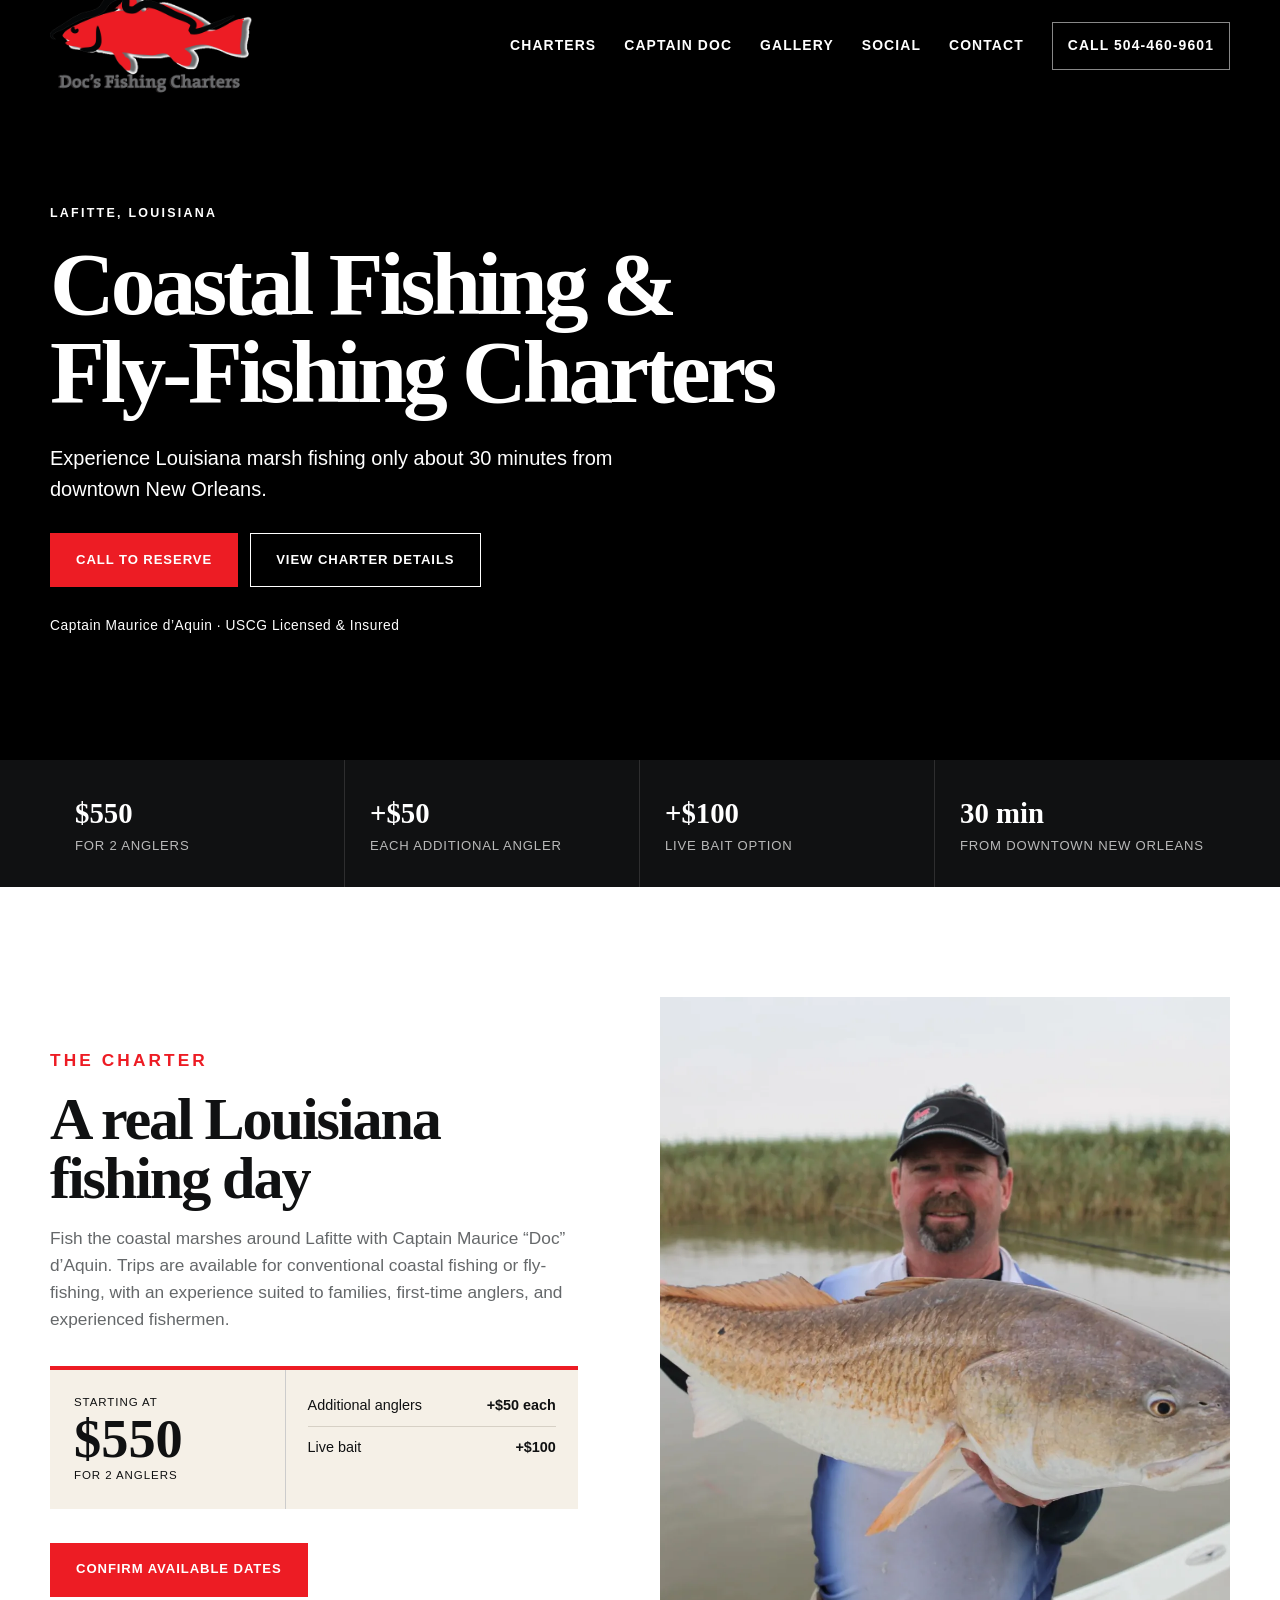
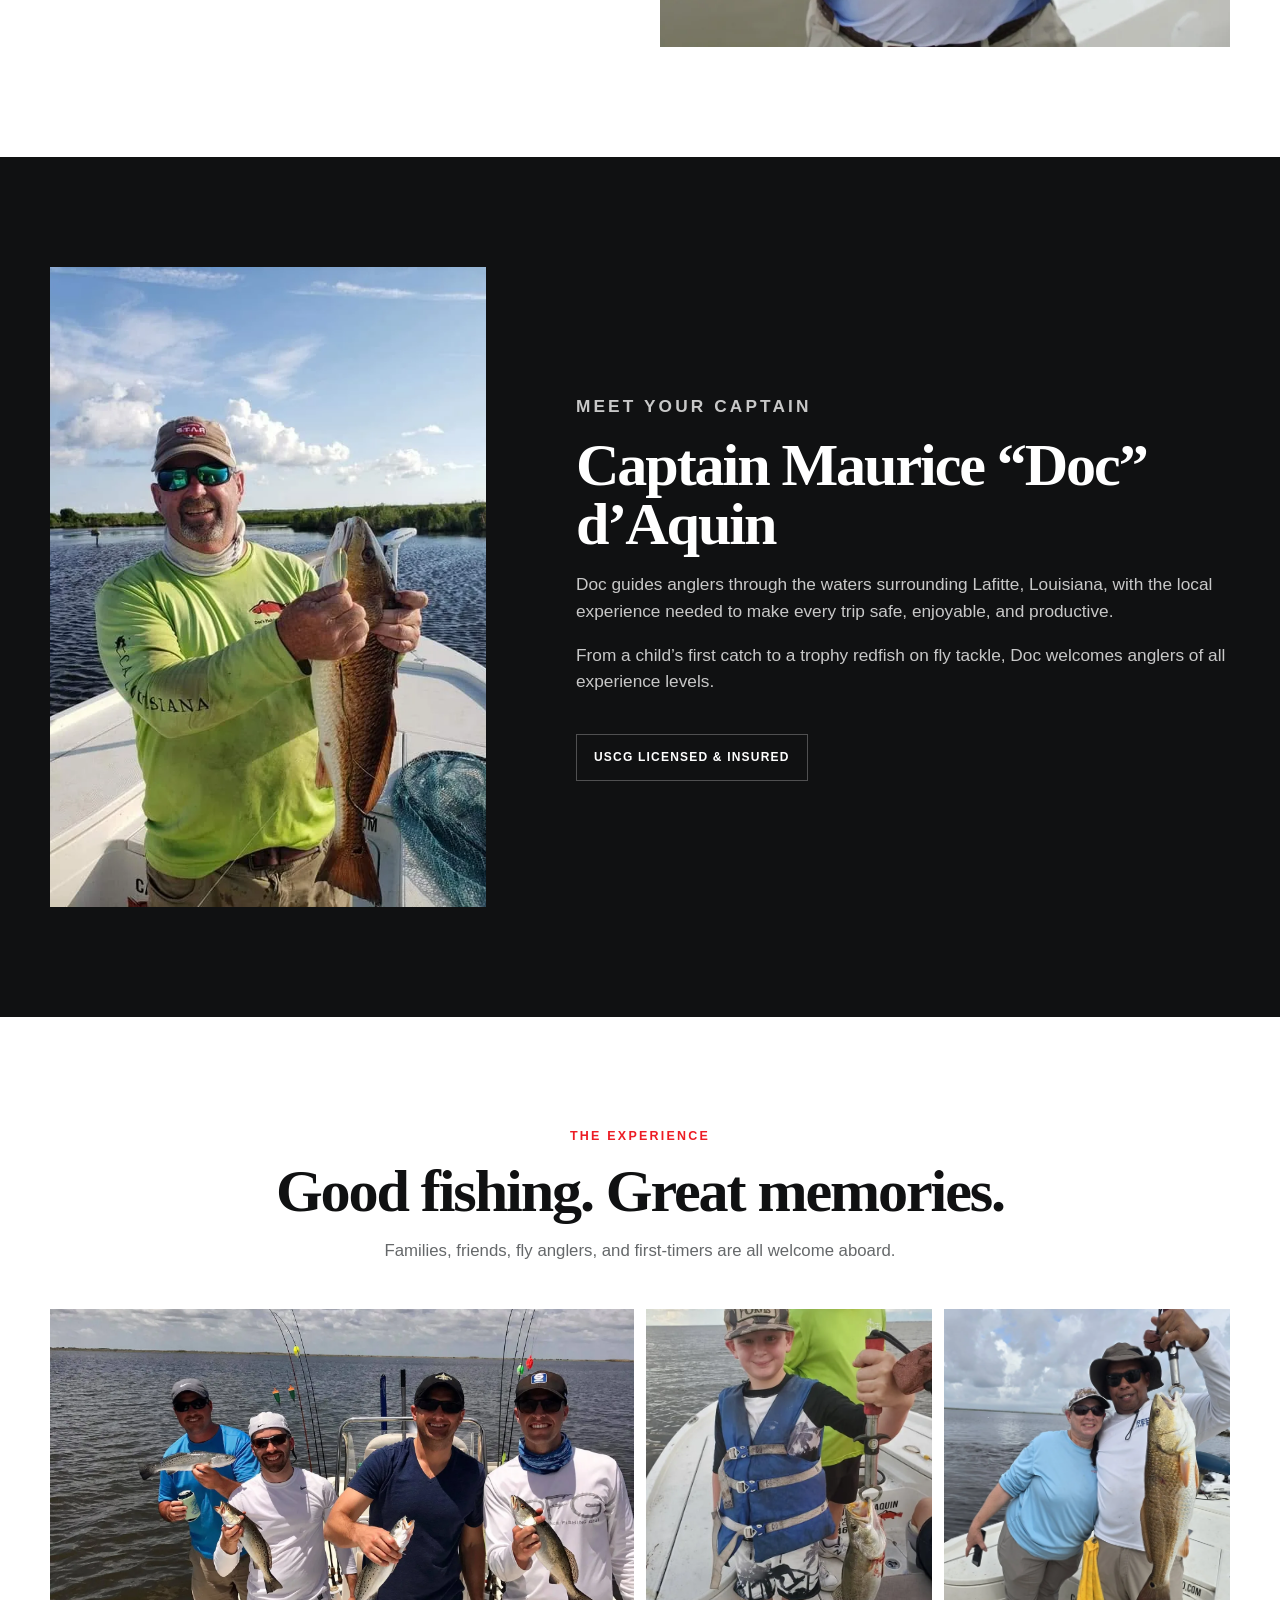
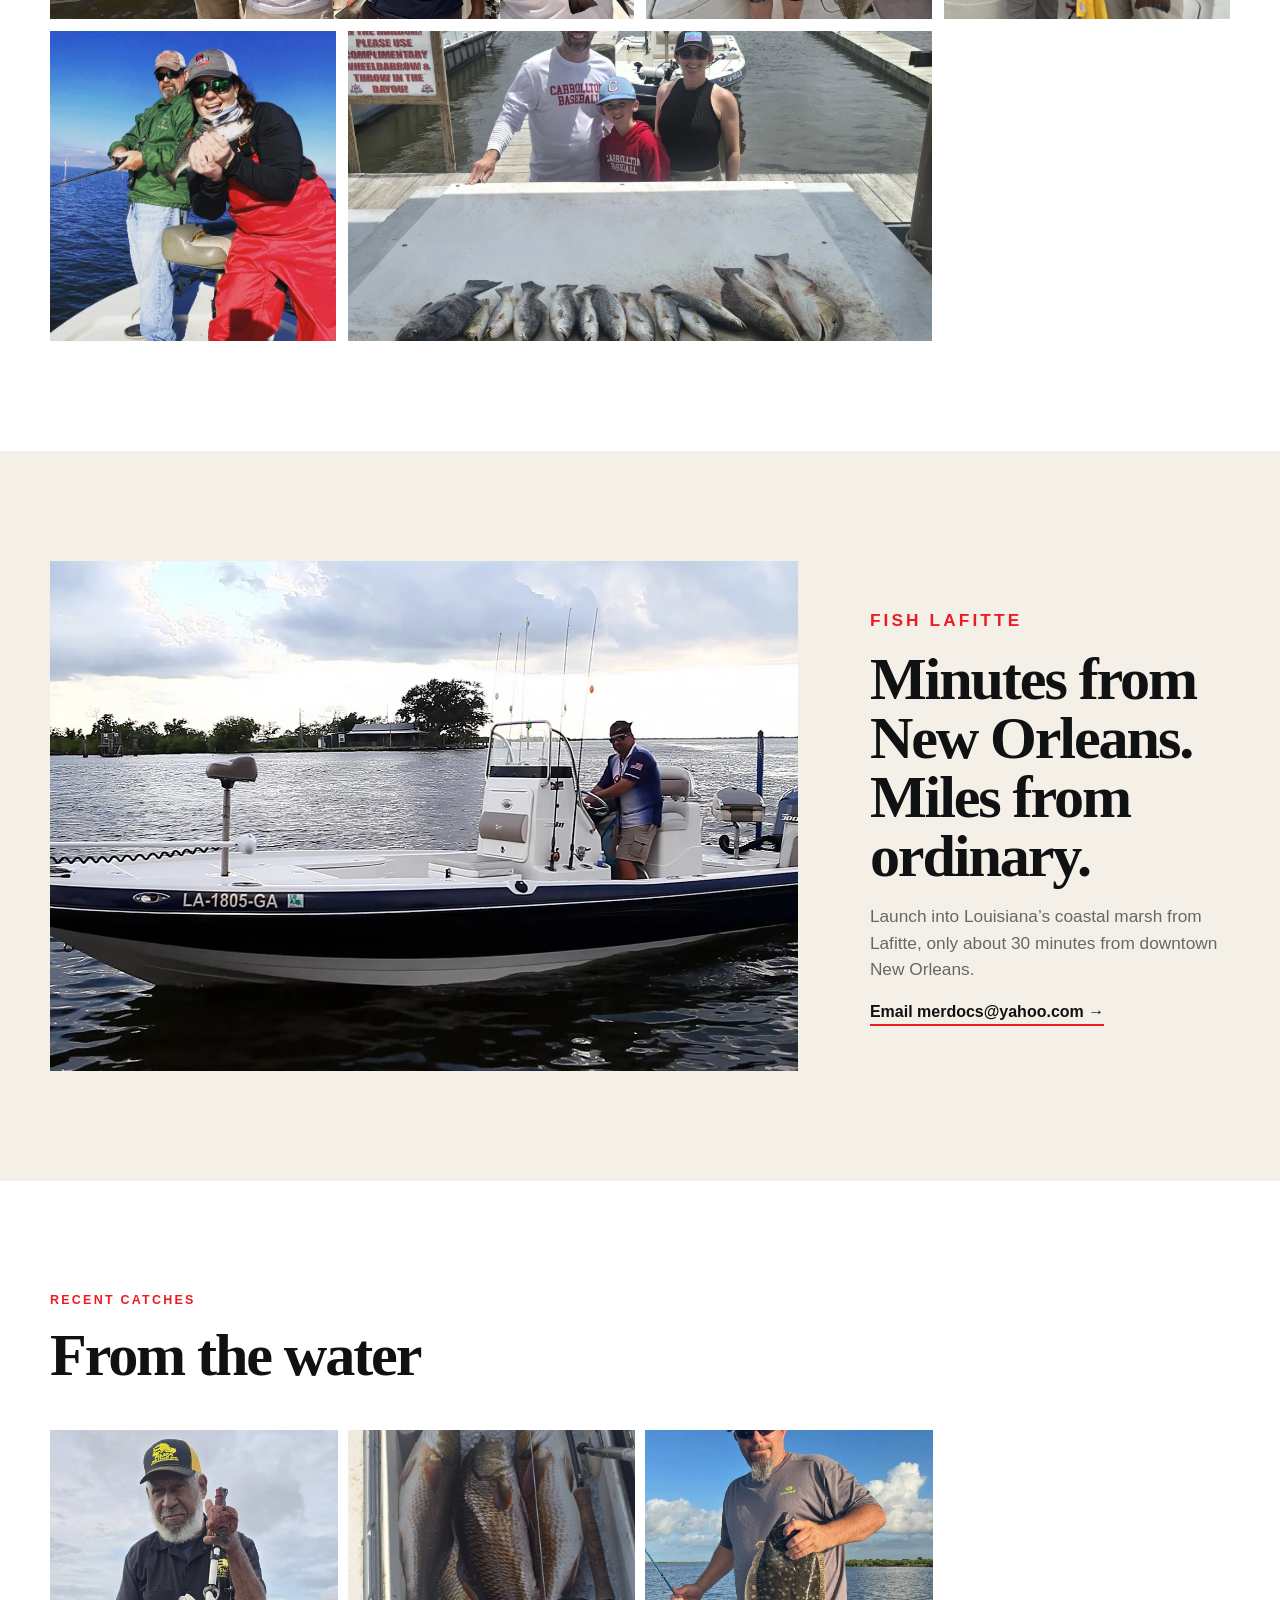
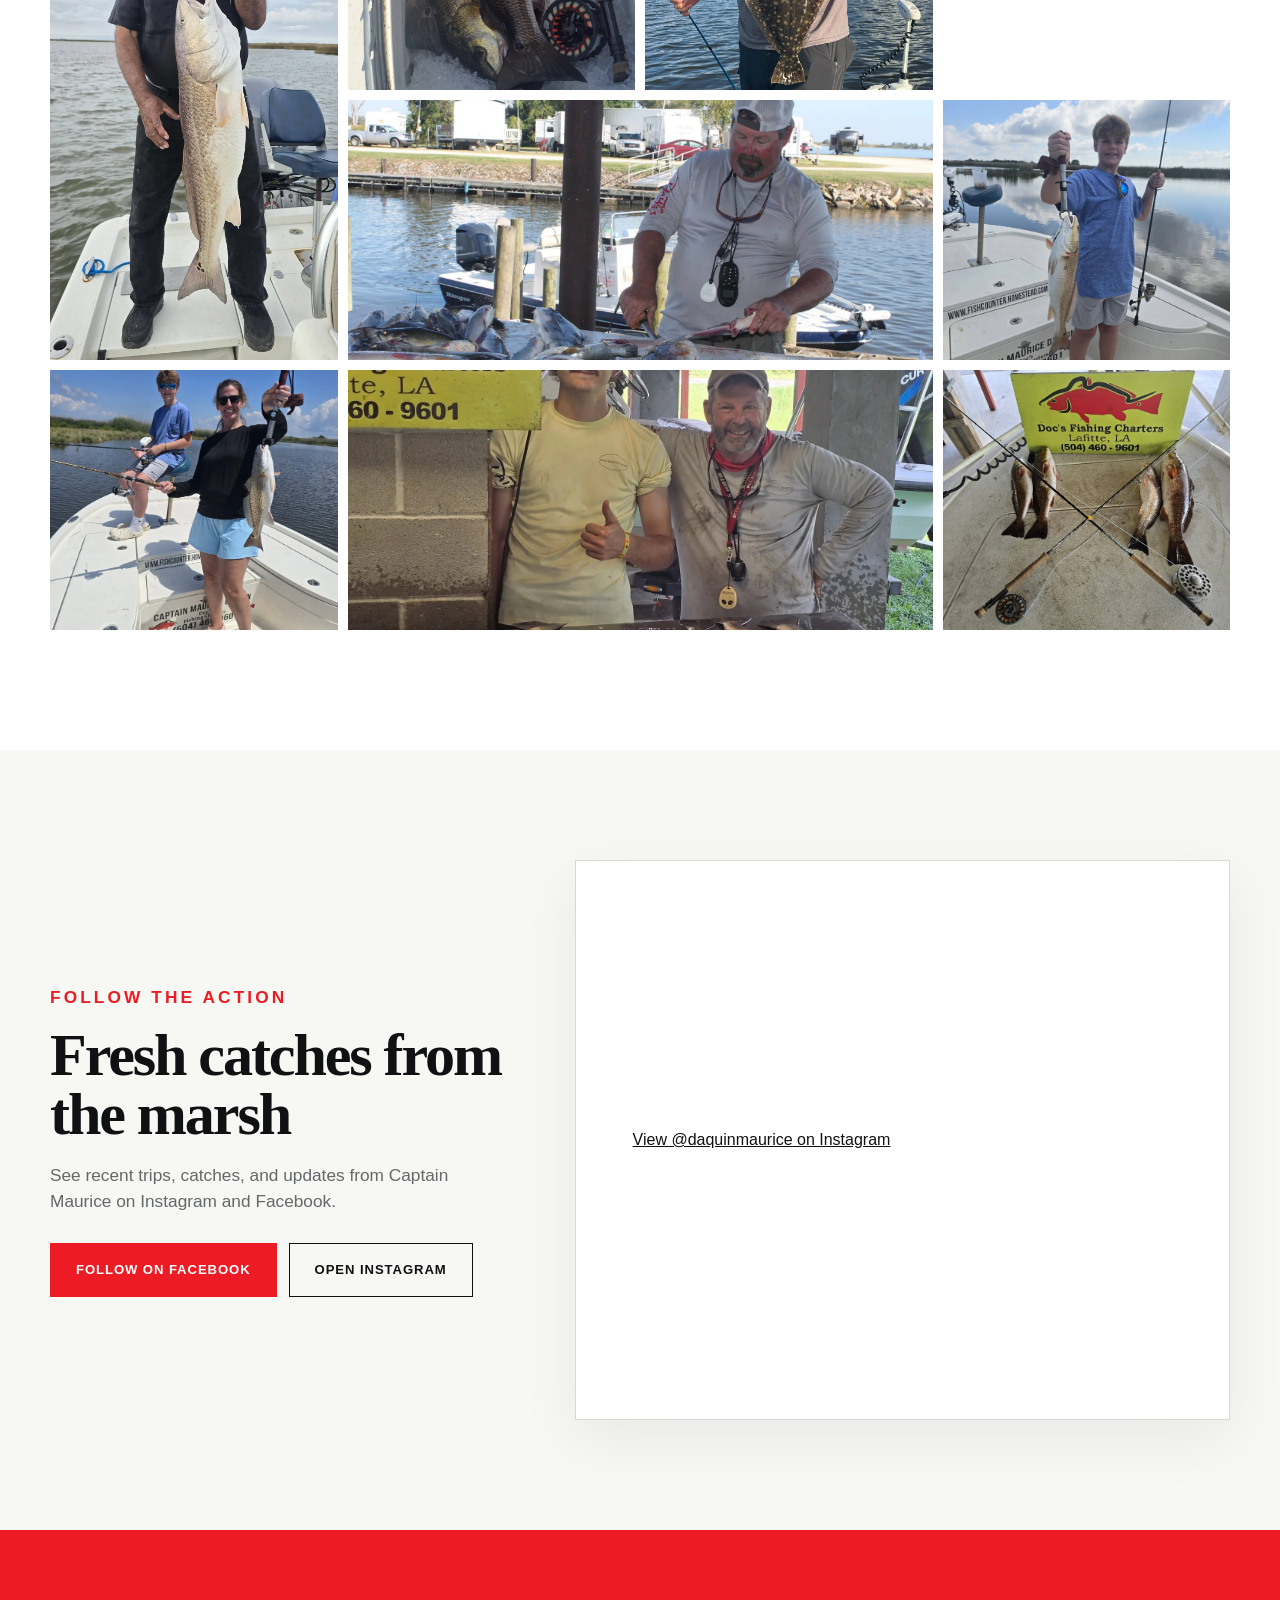
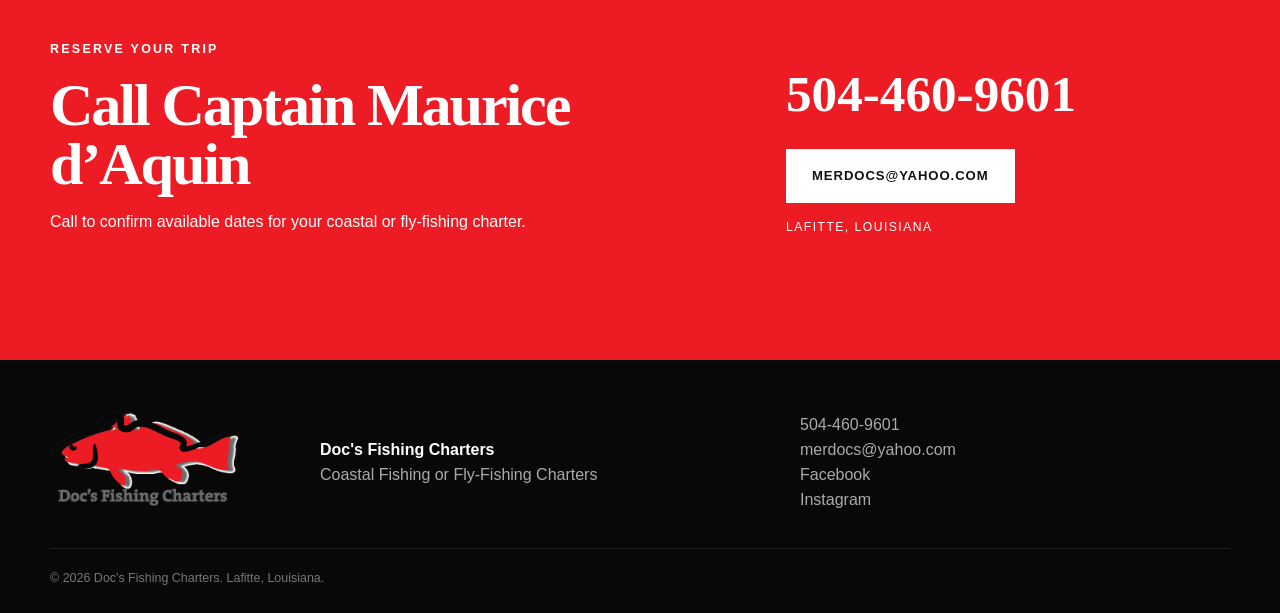
==== index.html @ 6fcf784c "Add files via upload" ====
<!doctype html>
<html lang="en">
<head>
  <meta charset="utf-8">
  <meta name="viewport" content="width=device-width,initial-scale=1">
  <meta name="description" content="Doc's Fishing Charters offers coastal fishing and fly-fishing charters from Lafitte, Louisiana, only about 30 minutes from downtown New Orleans.">
  <meta name="theme-color" content="#111111">
  <title>Doc's Fishing Charters | Lafitte, Louisiana</title>
  <link rel="icon" href="assets/images/logo.png">
  <link rel="stylesheet" href="styles.css">
</head>
<body>
  <header class="site-header" id="top">
    <a class="brand" href="#top" aria-label="Doc's Fishing Charters home">
      <img src="assets/images/logo.png" alt="Doc's Fishing Charters">
    </a>
    <button class="menu-toggle" aria-label="Open navigation" aria-expanded="false"><span></span><span></span><span></span></button>
    <nav class="nav" aria-label="Primary navigation">
      <a href="#charters">Charters</a>
      <a href="#captain">Captain Doc</a>
      <a href="#gallery">Gallery</a>
      <a href="#social">Social</a>
      <a href="#contact">Contact</a>
      <a class="nav-call" href="tel:+15044609601">Call 504-460-9601</a>
    </nav>
  </header>

  <main>
    <section class="hero" aria-labelledby="hero-title">
      <div class="hero-video" aria-hidden="true">
        <iframe
          src="https://www.youtube-nocookie.com/embed/9_fhUgNgHVY?autoplay=1&mute=1&controls=0&loop=1&playlist=9_fhUgNgHVY&playsinline=1&rel=0&disablekb=1"
          title="Doc's Fishing Charters Louisiana marsh fishing sizzle reel"
          allow="autoplay; encrypted-media; picture-in-picture"
          referrerpolicy="strict-origin-when-cross-origin"
          tabindex="-1"></iframe>
      </div>
      <div class="hero-shade"></div>
      <div class="hero-content wrap">
        <p class="eyebrow">Lafitte, Louisiana</p>
        <h1 id="hero-title">Coastal Fishing &amp;<br>Fly-Fishing Charters</h1>
        <p class="hero-copy">Experience Louisiana marsh fishing only about 30 minutes from downtown New Orleans.</p>
        <div class="hero-actions">
          <a class="button primary" href="tel:+15044609601">Call to Reserve</a>
          <a class="button ghost" href="#charters">View Charter Details</a>
        </div>
        <p class="credential">Captain Maurice d’Aquin · USCG Licensed &amp; Insured</p>
      </div>
    </section>

    <section class="quick-facts" aria-label="Charter highlights">
      <div class="wrap facts-grid">
        <div><strong>$550</strong><span>for 2 anglers</span></div>
        <div><strong>+$50</strong><span>each additional angler</span></div>
        <div><strong>+$100</strong><span>live bait option</span></div>
        <div><strong>30 min</strong><span>from downtown New Orleans</span></div>
      </div>
    </section>

    <section class="section charter-section" id="charters">
      <div class="wrap split">
        <div class="section-copy">
          <p class="eyebrow red">The Charter</p>
          <h2>A real Louisiana fishing day</h2>
          <p>Fish the coastal marshes around Lafitte with Captain Maurice “Doc” d’Aquin. Trips are available for conventional coastal fishing or fly-fishing, with an experience suited to families, first-time anglers, and experienced fishermen.</p>
          <div class="price-card">
            <div class="price-main"><span>Starting at</span><strong>$550</strong><small>for 2 anglers</small></div>
            <div class="price-lines">
              <p><span>Additional anglers</span><strong>+$50 each</strong></p>
              <p><span>Live bait</span><strong>+$100</strong></p>
            </div>
          </div>
          <a class="button primary" href="tel:+15044609601">Confirm Available Dates</a>
        </div>
        <figure class="feature-image">
          <img src="assets/images/img-0048-1.webp" alt="Captain Maurice d’Aquin holding a large redfish on his boat" loading="lazy">
        </figure>
      </div>
    </section>

    <section class="section dark-section" id="captain">
      <div class="wrap captain-grid">
        <div class="captain-photo">
          <img src="assets/images/61848782-1215152165321562-4117122926589771776-n-1.webp" alt="Captain Maurice Doc d’Aquin holding a redfish" loading="lazy">
        </div>
        <div class="captain-copy">
          <p class="eyebrow">Meet Your Captain</p>
          <h2>Captain Maurice “Doc” d’Aquin</h2>
          <p>Doc guides anglers through the waters surrounding Lafitte, Louisiana, with the local experience needed to make every trip safe, enjoyable, and productive.</p>
          <p>From a child’s first catch to a trophy redfish on fly tackle, Doc welcomes anglers of all experience levels.</p>
          <div class="license-badge">USCG Licensed &amp; Insured</div>
        </div>
      </div>
    </section>

    <section class="section experience-section">
      <div class="wrap">
        <div class="section-heading center">
          <p class="eyebrow red">The Experience</p>
          <h2>Good fishing. Great memories.</h2>
          <p>Families, friends, fly anglers, and first-timers are all welcome aboard.</p>
        </div>
        <div class="story-grid">
          <figure class="story story-wide"><img src="assets/images/653799443-10164136290968872-9219161919447376568-n-1.webp" alt="Group of anglers smiling with speckled trout" loading="lazy"></figure>
          <figure class="story"><img src="assets/images/67742854-1261805137322931-4483871034398736384-n-1.webp" alt="Young angler holding a fish" loading="lazy"></figure>
          <figure class="story"><img src="assets/images/741662304-3424170924419664-8781419931483296904-n-1.webp" alt="Happy guests holding a large redfish" loading="lazy"></figure>
          <figure class="story"><img src="assets/images/79534725-10217913184680340-8407300105694085120-n-1.webp" alt="Guest displaying a catch with Captain Doc nearby" loading="lazy"></figure>
          <figure class="story story-wide"><img src="assets/images/723844495-3400998040070286-5805133861811767776-n-1.webp" alt="Family after a successful fishing trip" loading="lazy"></figure>
        </div>
      </div>
    </section>

    <section class="section boat-section">
      <div class="wrap boat-layout">
        <div class="boat-image"><img src="assets/images/fishing-with-mer.webp" alt="Doc's Fishing Charters Ranger boat on the water" loading="lazy"></div>
        <div class="boat-copy">
          <p class="eyebrow red">Fish Lafitte</p>
          <h2>Minutes from New Orleans.<br>Miles from ordinary.</h2>
          <p>Launch into Louisiana’s coastal marsh from Lafitte, only about 30 minutes from downtown New Orleans.</p>
          <a class="text-link" href="mailto:merdocs@yahoo.com">Email merdocs@yahoo.com →</a>
        </div>
      </div>
    </section>

    <section class="section gallery-section" id="gallery">
      <div class="wrap">
        <div class="section-heading">
          <p class="eyebrow red">Recent Catches</p>
          <h2>From the water</h2>
        </div>
        <div class="gallery" id="galleryGrid">
          <button class="gallery-item tall" data-full="assets/images/614252625-3242489129254512-5376661224506839850-n.webp"><img src="assets/images/614252625-3242489129254512-5376661224506839850-n.webp" alt="Angler holding a trophy redfish" loading="lazy"></button>
          <button class="gallery-item" data-full="assets/images/744357832-3428011884035568-4346233812670254843-n-1.webp"><img src="assets/images/744357832-3428011884035568-4346233812670254843-n-1.webp" alt="Redfish and fly fishing gear on ice" loading="lazy"></button>
          <button class="gallery-item" data-full="assets/images/711136203-3386247821545308-6143196565808215203-n.webp"><img src="assets/images/711136203-3386247821545308-6143196565808215203-n.webp" alt="Angler holding a flounder" loading="lazy"></button>
          <button class="gallery-item wide" data-full="assets/images/472584372-10164748547058065-3553652363596080430-n-1.webp"><img src="assets/images/472584372-10164748547058065-3553652363596080430-n-1.webp" alt="Captain Doc cleaning a successful catch" loading="lazy"></button>
          <button class="gallery-item" data-full="assets/images/701718034-3373472376156186-9057270369313197748-n-1.webp"><img src="assets/images/701718034-3373472376156186-9057270369313197748-n-1.webp" alt="Young angler holding a redfish" loading="lazy"></button>
          <button class="gallery-item" data-full="assets/images/701437464-3373472262822864-8077372348466159086-n.webp"><img src="assets/images/701437464-3373472262822864-8077372348466159086-n.webp" alt="Mother and son fishing together" loading="lazy"></button>
          <button class="gallery-item wide" data-full="assets/images/741408932-3424171284419628-1984159209777754776-n-1.webp"><img src="assets/images/741408932-3424171284419628-1984159209777754776-n-1.webp" alt="Successful catch displayed after a charter" loading="lazy"></button>
          <button class="gallery-item" data-full="assets/images/740366055-3424171341086289-343820225170031485-n-1.webp"><img src="assets/images/740366055-3424171341086289-343820225170031485-n-1.webp" alt="Fly rods and redfish on the boat" loading="lazy"></button>
        </div>
      </div>
    </section>


    <section class="section social-section" id="social">
      <div class="wrap social-layout">
        <div class="social-copy">
          <p class="eyebrow red">Follow the Action</p>
          <h2>Fresh catches from the marsh</h2>
          <p>See recent trips, catches, and updates from Captain Maurice on Instagram and Facebook.</p>
          <div class="social-actions">
            <a class="button primary" href="https://www.facebook.com/captainmerdoc" target="_blank" rel="noopener noreferrer">Follow on Facebook</a>
            <a class="button social-outline" href="https://www.instagram.com/daquinmaurice/" target="_blank" rel="noopener noreferrer">Open Instagram</a>
          </div>
        </div>
        <div class="instagram-window" aria-label="Captain Maurice d'Aquin Instagram profile">
          <blockquote class="instagram-media" data-instgrm-permalink="https://www.instagram.com/daquinmaurice/" data-instgrm-version="14">
            <a href="https://www.instagram.com/daquinmaurice/" target="_blank" rel="noopener noreferrer">View @daquinmaurice on Instagram</a>
          </blockquote>
        </div>
      </div>
    </section>

    <section class="section contact-section" id="contact">
      <div class="wrap contact-card">
        <div>
          <p class="eyebrow">Reserve Your Trip</p>
          <h2>Call Captain Maurice d’Aquin</h2>
          <p>Call to confirm available dates for your coastal or fly-fishing charter.</p>
        </div>
        <div class="contact-actions">
          <a class="big-phone" href="tel:+15044609601">504-460-9601</a>
          <a class="button light" href="mailto:merdocs@yahoo.com">merdocs@yahoo.com</a>
          <span>Lafitte, Louisiana</span>
        </div>
      </div>
    </section>
  </main>

  <footer class="footer">
    <div class="wrap footer-grid">
      <img src="assets/images/logo.png" alt="Doc's Fishing Charters">
      <div><strong>Doc's Fishing Charters</strong><span>Coastal Fishing or Fly-Fishing Charters</span></div>
      <div><a href="tel:+15044609601">504-460-9601</a><a href="mailto:merdocs@yahoo.com">merdocs@yahoo.com</a><a href="https://www.facebook.com/captainmerdoc" target="_blank" rel="noopener noreferrer">Facebook</a><a href="https://www.instagram.com/daquinmaurice/" target="_blank" rel="noopener noreferrer">Instagram</a></div>
    </div>
    <div class="wrap copyright">© <span id="year"></span> Doc's Fishing Charters. Lafitte, Louisiana.</div>
  </footer>

  <dialog class="lightbox" id="lightbox"><button aria-label="Close image">×</button><img alt="Expanded fishing gallery image"></dialog>
  <script async src="https://www.instagram.com/embed.js"></script>
  <script src="script.js"></script>
</body>
</html>
---- styles.css ----
:root{--red:#ed1c24;--ink:#101112;--cream:#f5f0e7;--paper:#fff;--muted:#65686a;--line:#d9d9d4;--wrap:1180px}
*{box-sizing:border-box}html{scroll-behavior:smooth}body{margin:0;background:var(--paper);color:var(--ink);font-family:Arial,Helvetica,sans-serif;line-height:1.55}img{display:block;width:100%}a{color:inherit}.wrap{width:min(calc(100% - 40px),var(--wrap));margin:auto}.site-header{height:92px;display:flex;align-items:center;justify-content:space-between;padding:0 max(24px,calc((100vw - var(--wrap))/2));position:absolute;z-index:20;width:100%;top:0;color:white}.brand img{width:225px;filter:drop-shadow(0 3px 8px #0008)}.nav{display:flex;align-items:center;gap:28px}.nav a{text-decoration:none;font-size:.87rem;font-weight:700;text-transform:uppercase;letter-spacing:.08em}.nav-call{border:1px solid #fff8;padding:12px 15px}.menu-toggle{display:none;background:none;border:0;padding:8px}.menu-toggle span{display:block;width:26px;height:2px;background:#fff;margin:5px}.hero{min-height:760px;display:flex;align-items:center;position:relative;overflow:hidden;color:#fff;background:url('assets/images/img-6142-1.webp') center 46%/cover no-repeat}.hero-video{position:absolute;inset:0;overflow:hidden;background:#000}.hero-video iframe{position:absolute;top:50%;left:50%;width:177.78vh;min-width:100%;height:56.25vw;min-height:100%;transform:translate(-50%,-50%) scale(1.03);border:0;pointer-events:none}.hero:after{content:"";position:absolute;inset:0;background:linear-gradient(90deg,#000c 0%,#0008 45%,#0001 75%),linear-gradient(0deg,#0009,transparent 45%)}.hero-shade{position:absolute;inset:0;background:radial-gradient(circle at 70% 40%,transparent,#0002)}.hero-content{position:relative;z-index:2;padding-top:95px}.eyebrow{text-transform:uppercase;font-weight:800;letter-spacing:.18em;font-size:.78rem;margin:0 0 16px}.eyebrow.red{color:var(--red)}h1,h2{font-family:Georgia,'Times New Roman',serif;line-height:.98;margin:0}h1{font-size:clamp(3.6rem,7vw,6.9rem);max-width:940px;letter-spacing:-.045em}h2{font-size:clamp(2.55rem,4.7vw,5rem);letter-spacing:-.035em}.hero-copy{font-size:1.25rem;max-width:610px;margin:28px 0}.hero-actions{display:flex;gap:12px;flex-wrap:wrap}.button{display:inline-flex;align-items:center;justify-content:center;min-height:54px;padding:0 25px;text-decoration:none;font-weight:800;text-transform:uppercase;letter-spacing:.07em;font-size:.82rem;border:1px solid transparent}.button.primary{background:var(--red);color:#fff}.button.ghost{border-color:#fff;color:#fff;background:#0002}.button.light{background:#fff;color:var(--ink)}.credential{margin-top:28px;font-size:.86rem;letter-spacing:.04em}.quick-facts{background:var(--ink);color:#fff}.facts-grid{display:grid;grid-template-columns:repeat(4,1fr)}.facts-grid div{padding:31px 25px;border-right:1px solid #ffffff20}.facts-grid div:last-child{border:0}.facts-grid strong,.facts-grid span{display:block}.facts-grid strong{font-family:Georgia,serif;font-size:1.8rem}.facts-grid span{color:#b9b9b9;font-size:.82rem;text-transform:uppercase;letter-spacing:.06em}.section{padding:110px 0}.split{display:grid;grid-template-columns:1fr 1.08fr;gap:82px;align-items:center}.section-copy>p{color:var(--muted);font-size:1.08rem;max-width:600px}.feature-image{margin:0;height:650px;overflow:hidden}.feature-image img{height:100%;object-fit:cover}.price-card{margin:34px 0;border-top:4px solid var(--red);background:var(--cream);display:grid;grid-template-columns:1fr 1.25fr}.price-main{padding:24px}.price-main span,.price-main small{display:block;text-transform:uppercase;letter-spacing:.08em;font-size:.72rem}.price-main strong{display:block;font-family:Georgia,serif;font-size:3.4rem;line-height:1}.price-lines{padding:15px 22px;border-left:1px solid #ccc}.price-lines p{display:flex;justify-content:space-between;gap:15px;border-bottom:1px solid #d6d0c5;padding:9px 0;margin:0;font-size:.9rem}.price-lines p:last-child{border:0}.dark-section{background:var(--ink);color:#fff}.captain-grid{display:grid;grid-template-columns:.8fr 1.2fr;align-items:center;gap:90px}.captain-photo{height:640px}.captain-photo img{height:100%;object-fit:cover}.captain-copy p{color:#c8c8c8;max-width:650px;font-size:1.08rem}.license-badge{display:inline-block;margin-top:22px;border:1px solid #fff4;padding:13px 17px;text-transform:uppercase;letter-spacing:.1em;font-size:.75rem;font-weight:bold}.section-heading{margin-bottom:45px}.section-heading.center{text-align:center}.section-heading.center p{max-width:650px;margin-left:auto;margin-right:auto}.section-heading>p:last-child{color:var(--muted);font-size:1.05rem}.story-grid{display:grid;grid-template-columns:repeat(4,1fr);grid-auto-rows:310px;gap:12px}.story{margin:0;overflow:hidden}.story-wide{grid-column:span 2}.story img{height:100%;object-fit:cover;transition:transform .5s}.story:hover img{transform:scale(1.03)}.boat-section{background:var(--cream)}.boat-layout{display:grid;grid-template-columns:1.35fr .65fr;gap:72px;align-items:center}.boat-image{height:510px}.boat-image img{height:100%;object-fit:cover}.boat-copy p{color:var(--muted);font-size:1.08rem}.text-link{font-weight:800;text-decoration:none;border-bottom:2px solid var(--red);padding-bottom:4px}.gallery-section{padding-bottom:120px}.gallery{display:grid;grid-template-columns:repeat(4,1fr);grid-auto-rows:260px;gap:10px}.gallery-item{border:0;padding:0;background:#ddd;overflow:hidden;cursor:zoom-in}.gallery-item.wide{grid-column:span 2}.gallery-item.tall{grid-row:span 2}.gallery-item img{height:100%;object-fit:cover;transition:transform .4s,filter .4s}.gallery-item:hover img{transform:scale(1.035);filter:contrast(1.05)}.social-section{background:#f7f7f4}.social-layout{display:grid;grid-template-columns:.82fr 1.18fr;gap:70px;align-items:center}.social-copy>p{color:var(--muted);font-size:1.08rem;max-width:520px}.social-actions{display:flex;gap:12px;flex-wrap:wrap;margin-top:28px}.button.social-outline{border-color:var(--ink);color:var(--ink);background:transparent}.instagram-window{min-height:560px;background:#fff;border:1px solid var(--line);padding:18px;display:flex;align-items:center;justify-content:center;box-shadow:0 18px 55px #00000010;overflow:hidden}.instagram-window .instagram-media{margin:0!important;min-width:0!important;width:100%!important;max-width:540px!important}.instagram-window>a{font-weight:700}.footer-grid a:hover,.text-link:hover{color:#fff}
.contact-section{background:var(--red);color:#fff}.contact-card{display:grid;grid-template-columns:1.2fr .8fr;gap:70px;align-items:center}.contact-card p{max-width:550px}.contact-actions{display:flex;flex-direction:column;align-items:flex-start;gap:15px}.big-phone{font-family:Georgia,serif;font-size:clamp(2rem,4vw,3.5rem);font-weight:bold;text-decoration:none}.contact-actions span{text-transform:uppercase;letter-spacing:.12em;font-size:.76rem}.footer{background:#080808;color:#fff;padding:52px 0 24px}.footer-grid{display:grid;grid-template-columns:220px 1fr 1fr;gap:50px;align-items:center}.footer-grid img{width:210px}.footer-grid div{display:flex;flex-direction:column}.footer-grid span,.footer-grid a{color:#aaa;text-decoration:none}.copyright{border-top:1px solid #ffffff18;margin-top:35px;padding-top:20px;color:#777;font-size:.78rem}.lightbox{padding:0;border:0;background:#0000;max-width:92vw;max-height:92vh}.lightbox::backdrop{background:#000e}.lightbox img{max-width:90vw;max-height:88vh;object-fit:contain}.lightbox button{position:fixed;right:22px;top:14px;color:#fff;background:none;border:0;font-size:3rem;cursor:pointer}
@media(prefers-reduced-motion:reduce){.hero-video{display:none}}
@media(max-width:900px){.site-header{height:78px}.brand img{width:170px}.menu-toggle{display:block;z-index:22}.nav{position:fixed;inset:0 0 auto 0;background:#0c0c0c;padding:110px 28px 36px;display:none;flex-direction:column;align-items:flex-start}.nav.open{display:flex}.hero{min-height:690px}.facts-grid{grid-template-columns:1fr 1fr}.facts-grid div:nth-child(2){border-right:0}.facts-grid div{border-bottom:1px solid #ffffff20}.split,.captain-grid,.boat-layout,.contact-card,.social-layout{grid-template-columns:1fr;gap:45px}.feature-image,.captain-photo{height:540px}.captain-copy{order:-1}.story-grid{grid-template-columns:1fr 1fr}.gallery{grid-template-columns:1fr 1fr}.instagram-window{min-height:500px}.footer-grid{grid-template-columns:1fr}.footer-grid img{width:190px}}
@media(max-width:560px){.wrap{width:min(calc(100% - 28px),var(--wrap))}.hero{min-height:720px;background-position:62% center}.hero-video iframe{width:220vh;min-width:140%;height:70vw;min-height:100%}.hero-content{padding-top:100px}.hero-copy{font-size:1.05rem}.button{width:100%}.facts-grid{grid-template-columns:1fr 1fr}.facts-grid div{padding:22px 15px}.facts-grid strong{font-size:1.45rem}.section{padding:78px 0}.price-card{grid-template-columns:1fr}.price-lines{border-left:0;border-top:1px solid #ccc}.feature-image,.captain-photo{height:460px}.story-grid{grid-auto-rows:230px}.story-wide{grid-column:span 2}.gallery{grid-auto-rows:190px}.gallery-item.wide{grid-column:span 2}.social-actions .button{width:100%}.instagram-window{min-height:470px;padding:8px}.contact-actions .button{width:auto}.footer{padding-top:42px}}
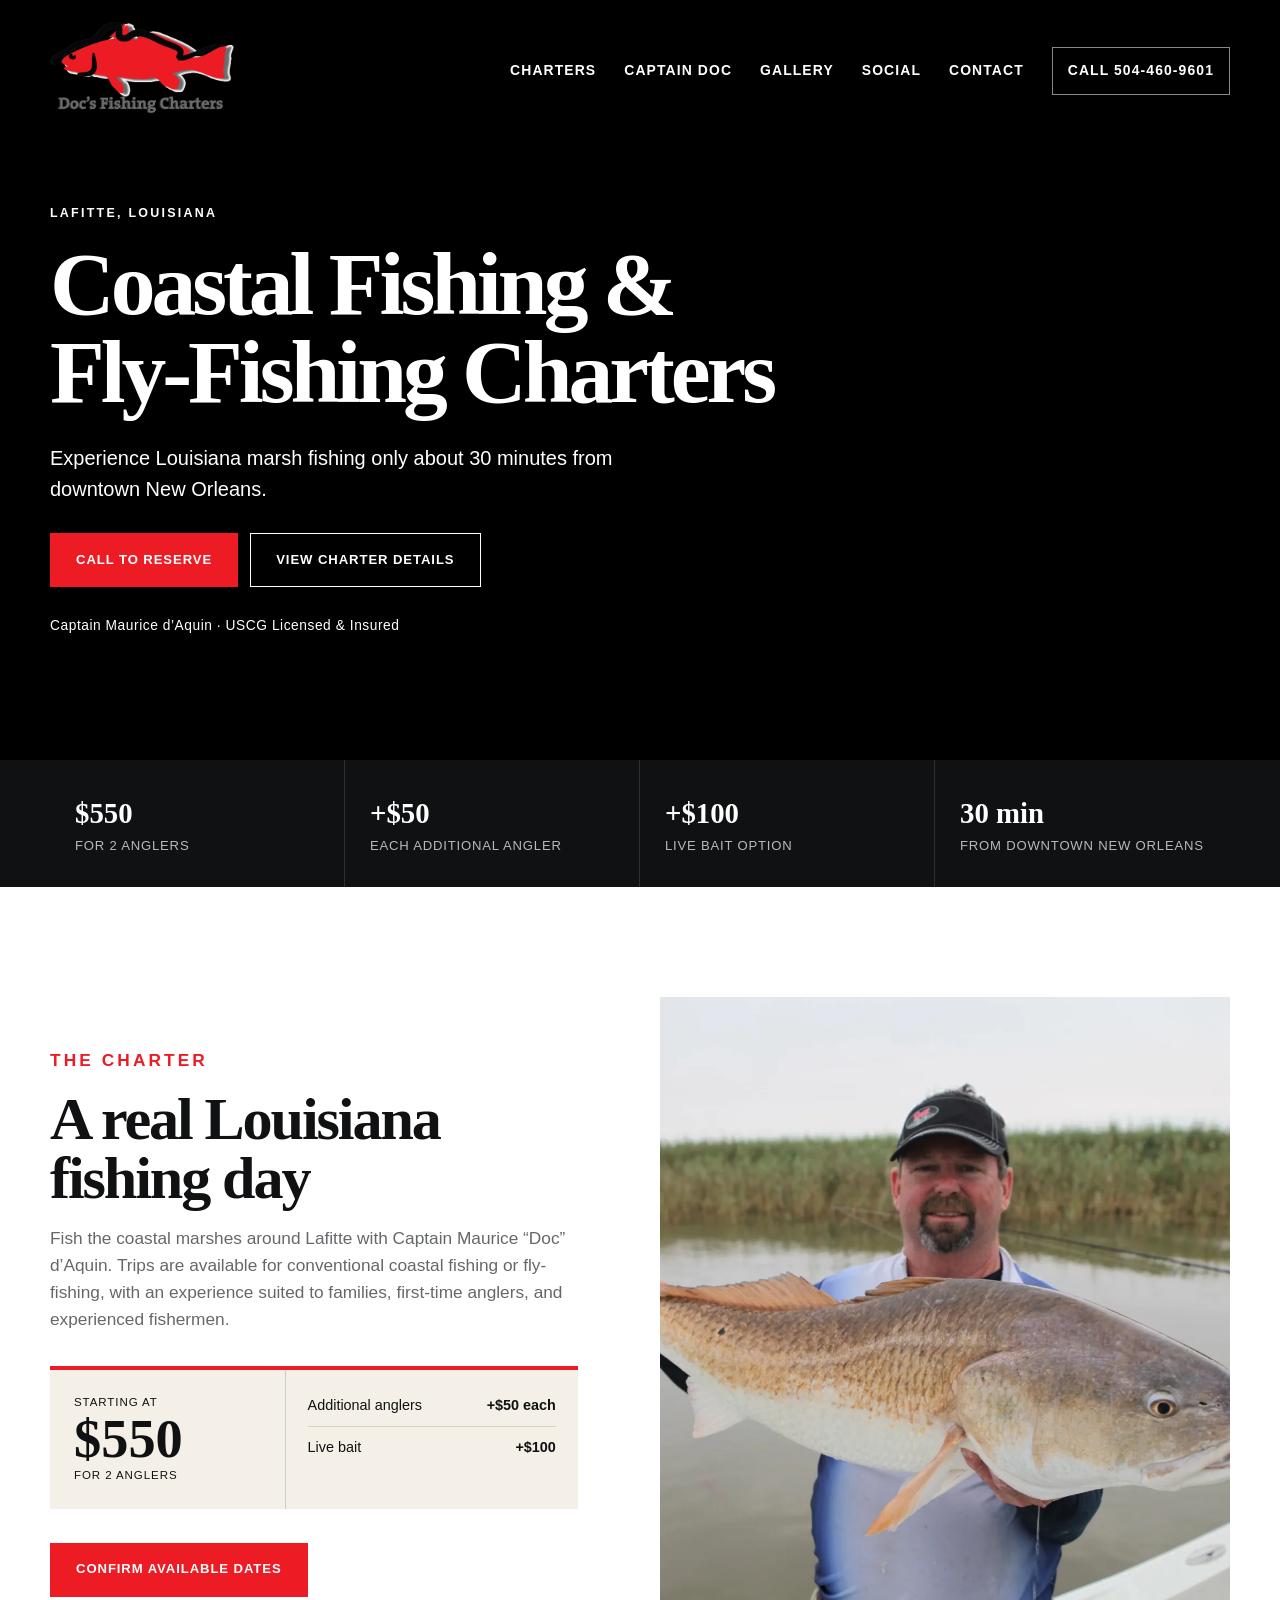
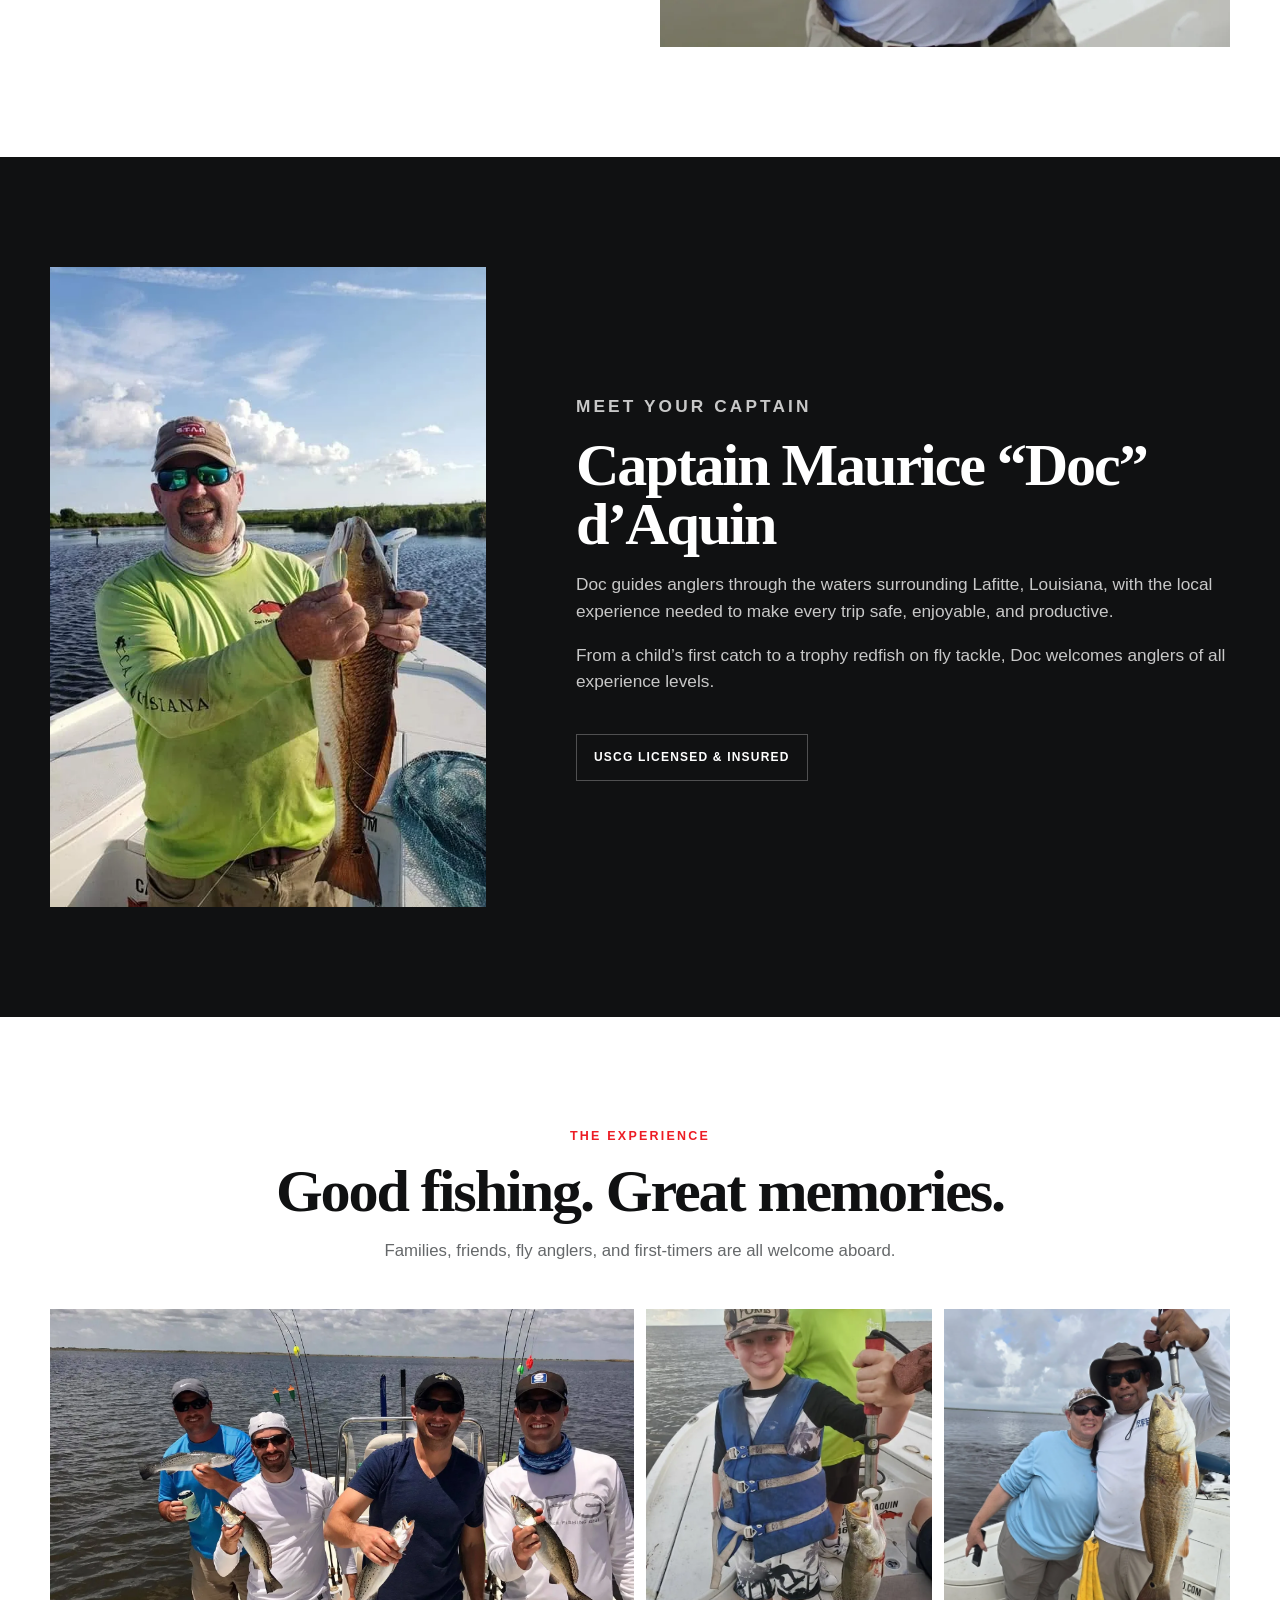
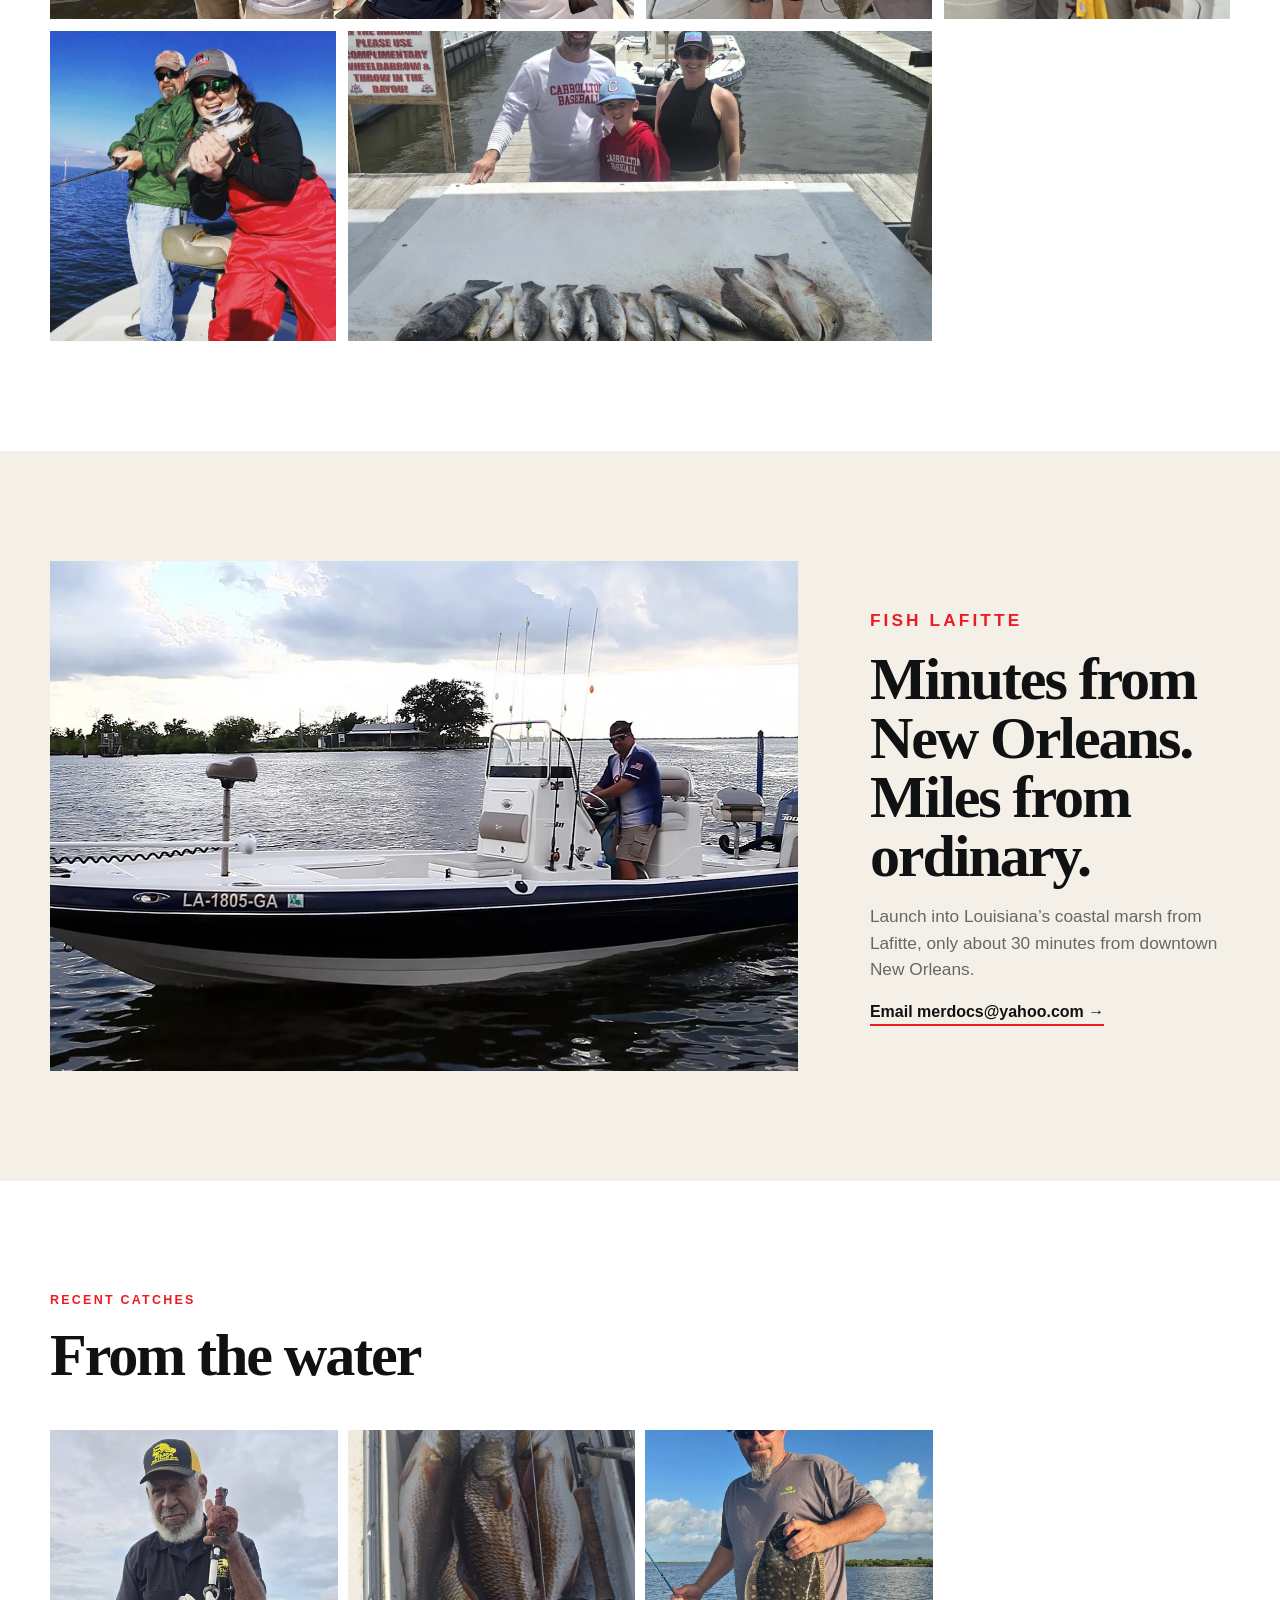
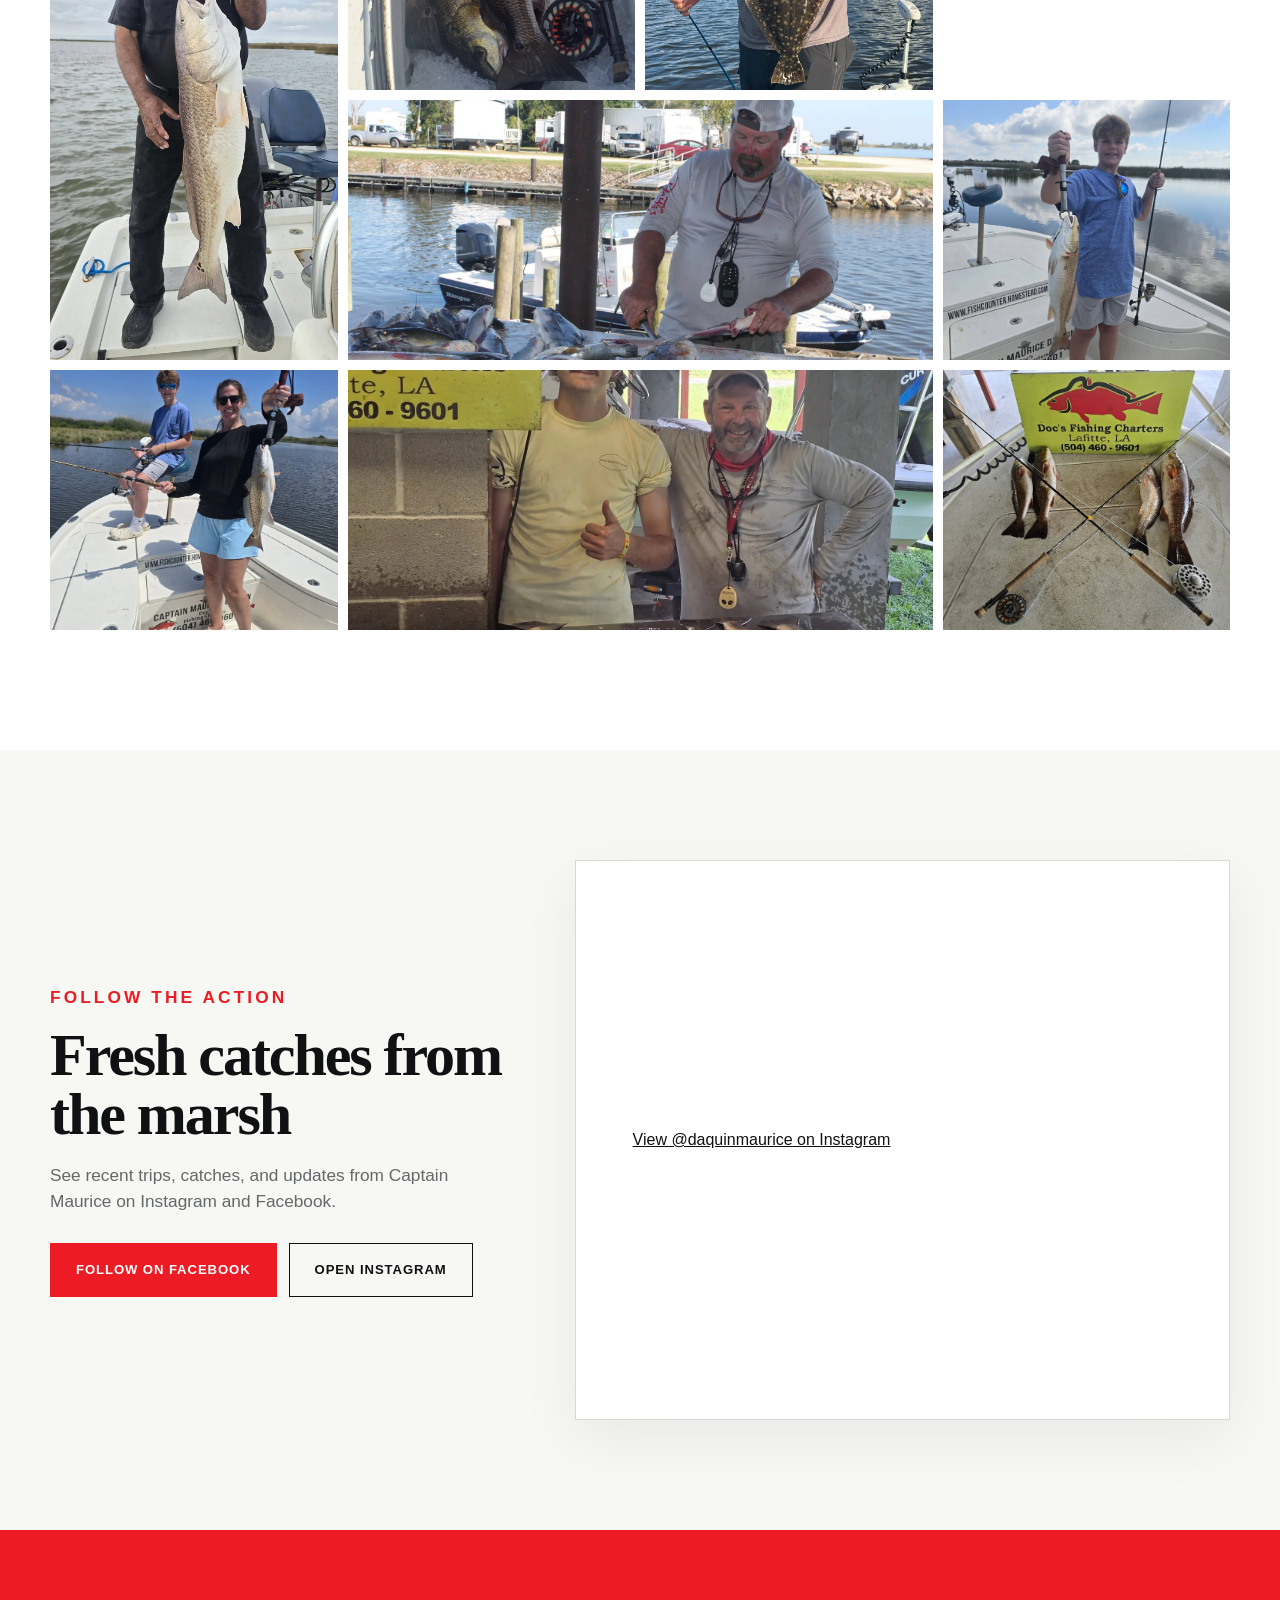
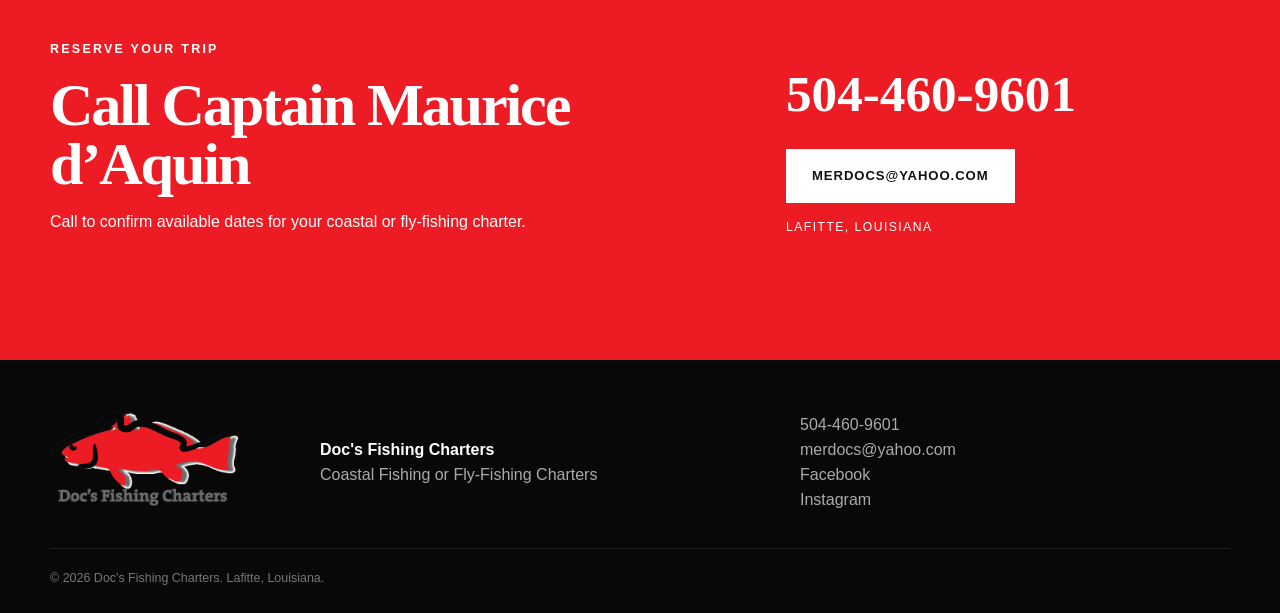
==== commit 67975ee7: "Add files via upload" ====
--- a/index.html
+++ b/index.html
@@ -29,8 +29,16 @@
     <section class="hero" aria-labelledby="hero-title">
       <div class="hero-video" aria-hidden="true">
         <iframe
-          src="https://www.youtube-nocookie.com/embed/9_fhUgNgHVY?autoplay=1&mute=1&controls=0&loop=1&playlist=9_fhUgNgHVY&playsinline=1&rel=0&disablekb=1"
+          class="hero-video-desktop"
+          src="https://www.youtube-nocookie.com/embed/9_fhUgNgHVY?autoplay=1&mute=1&controls=0&loop=1&playlist=9_fhUgNgHVY&playsinline=1&rel=0&disablekb=1&modestbranding=1"
           title="Doc's Fishing Charters Louisiana marsh fishing sizzle reel"
+          allow="autoplay; encrypted-media; picture-in-picture"
+          referrerpolicy="strict-origin-when-cross-origin"
+          tabindex="-1"></iframe>
+        <iframe
+          class="hero-video-mobile"
+          src="https://www.youtube-nocookie.com/embed/2xbGnpimlJg?autoplay=1&mute=1&controls=0&loop=1&playlist=2xbGnpimlJg&playsinline=1&rel=0&disablekb=1&modestbranding=1"
+          title="Doc's Fishing Charters vertical mobile sizzle reel"
           allow="autoplay; encrypted-media; picture-in-picture"
           referrerpolicy="strict-origin-when-cross-origin"
           tabindex="-1"></iframe>
--- a/styles.css
+++ b/styles.css
@@ -4,3 +4,32 @@
 @media(prefers-reduced-motion:reduce){.hero-video{display:none}}
 @media(max-width:900px){.site-header{height:78px}.brand img{width:170px}.menu-toggle{display:block;z-index:22}.nav{position:fixed;inset:0 0 auto 0;background:#0c0c0c;padding:110px 28px 36px;display:none;flex-direction:column;align-items:flex-start}.nav.open{display:flex}.hero{min-height:690px}.facts-grid{grid-template-columns:1fr 1fr}.facts-grid div:nth-child(2){border-right:0}.facts-grid div{border-bottom:1px solid #ffffff20}.split,.captain-grid,.boat-layout,.contact-card,.social-layout{grid-template-columns:1fr;gap:45px}.feature-image,.captain-photo{height:540px}.captain-copy{order:-1}.story-grid{grid-template-columns:1fr 1fr}.gallery{grid-template-columns:1fr 1fr}.instagram-window{min-height:500px}.footer-grid{grid-template-columns:1fr}.footer-grid img{width:190px}}
 @media(max-width:560px){.wrap{width:min(calc(100% - 28px),var(--wrap))}.hero{min-height:720px;background-position:62% center}.hero-video iframe{width:220vh;min-width:140%;height:70vw;min-height:100%}.hero-content{padding-top:100px}.hero-copy{font-size:1.05rem}.button{width:100%}.facts-grid{grid-template-columns:1fr 1fr}.facts-grid div{padding:22px 15px}.facts-grid strong{font-size:1.45rem}.section{padding:78px 0}.price-card{grid-template-columns:1fr}.price-lines{border-left:0;border-top:1px solid #ccc}.feature-image,.captain-photo{height:460px}.story-grid{grid-auto-rows:230px}.story-wide{grid-column:span 2}.gallery{grid-auto-rows:190px}.gallery-item.wide{grid-column:span 2}.social-actions .button{width:100%}.instagram-window{min-height:470px;padding:8px}.contact-actions .button{width:auto}.footer{padding-top:42px}}
+
+/* v3: device-specific hero video and logo spacing */
+.hero-video-mobile{display:none}
+.site-header{height:auto;min-height:104px;padding-top:22px;padding-bottom:12px}
+.brand img{width:205px}
+
+@media(max-width:900px){
+  .site-header{min-height:104px;padding-top:20px;padding-bottom:12px}
+  .brand img{width:152px}
+  .hero-content{padding-top:128px}
+}
+
+@media(max-width:560px){
+  .hero{min-height:100svh}
+  .hero-video-desktop{display:none}
+  .hero-video-mobile{display:block}
+  .hero-video iframe.hero-video-mobile{
+    top:50%;
+    left:50%;
+    width:56.25vh;
+    min-width:100%;
+    height:177.78vw;
+    min-height:100%;
+    transform:translate(-50%,-50%) scale(1.01);
+  }
+  .site-header{padding-top:max(18px,env(safe-area-inset-top));padding-left:22px;padding-right:22px}
+  .brand img{width:145px}
+  .hero-content{padding-top:150px;padding-bottom:58px}
+}
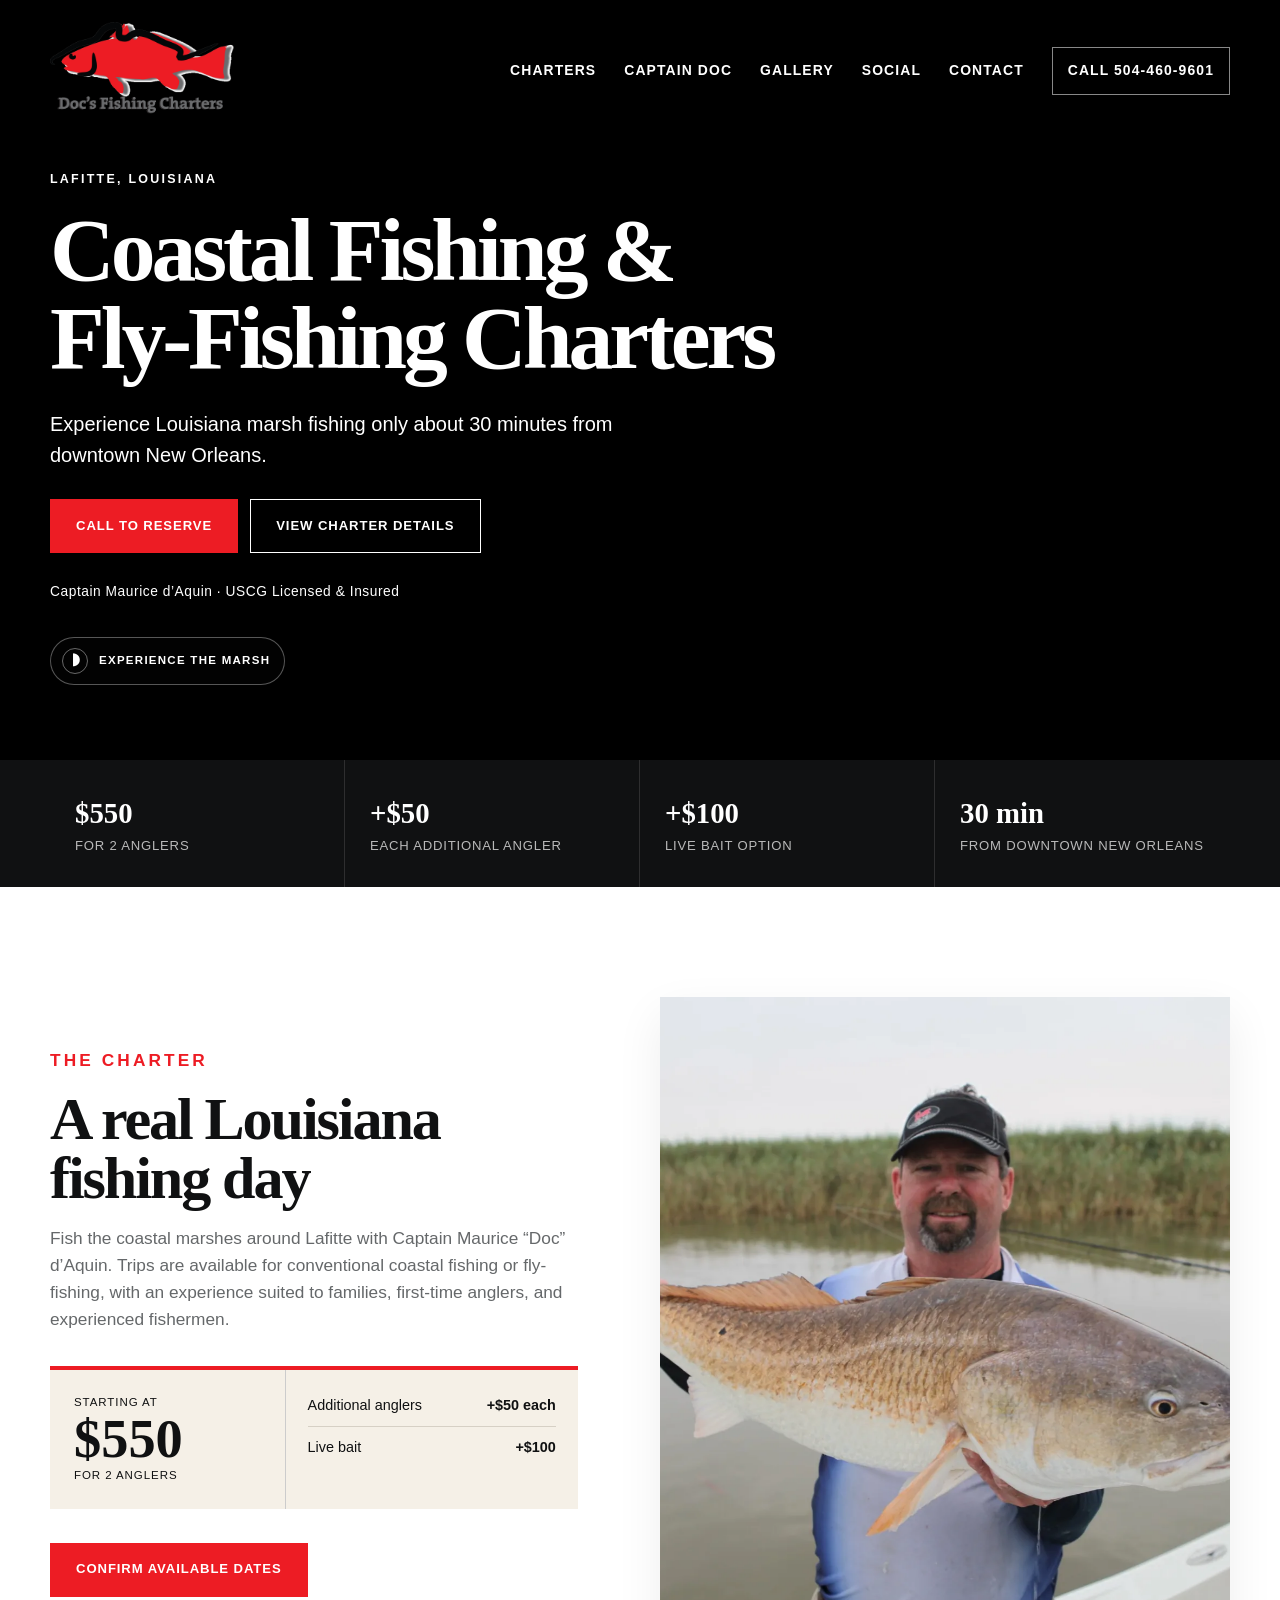
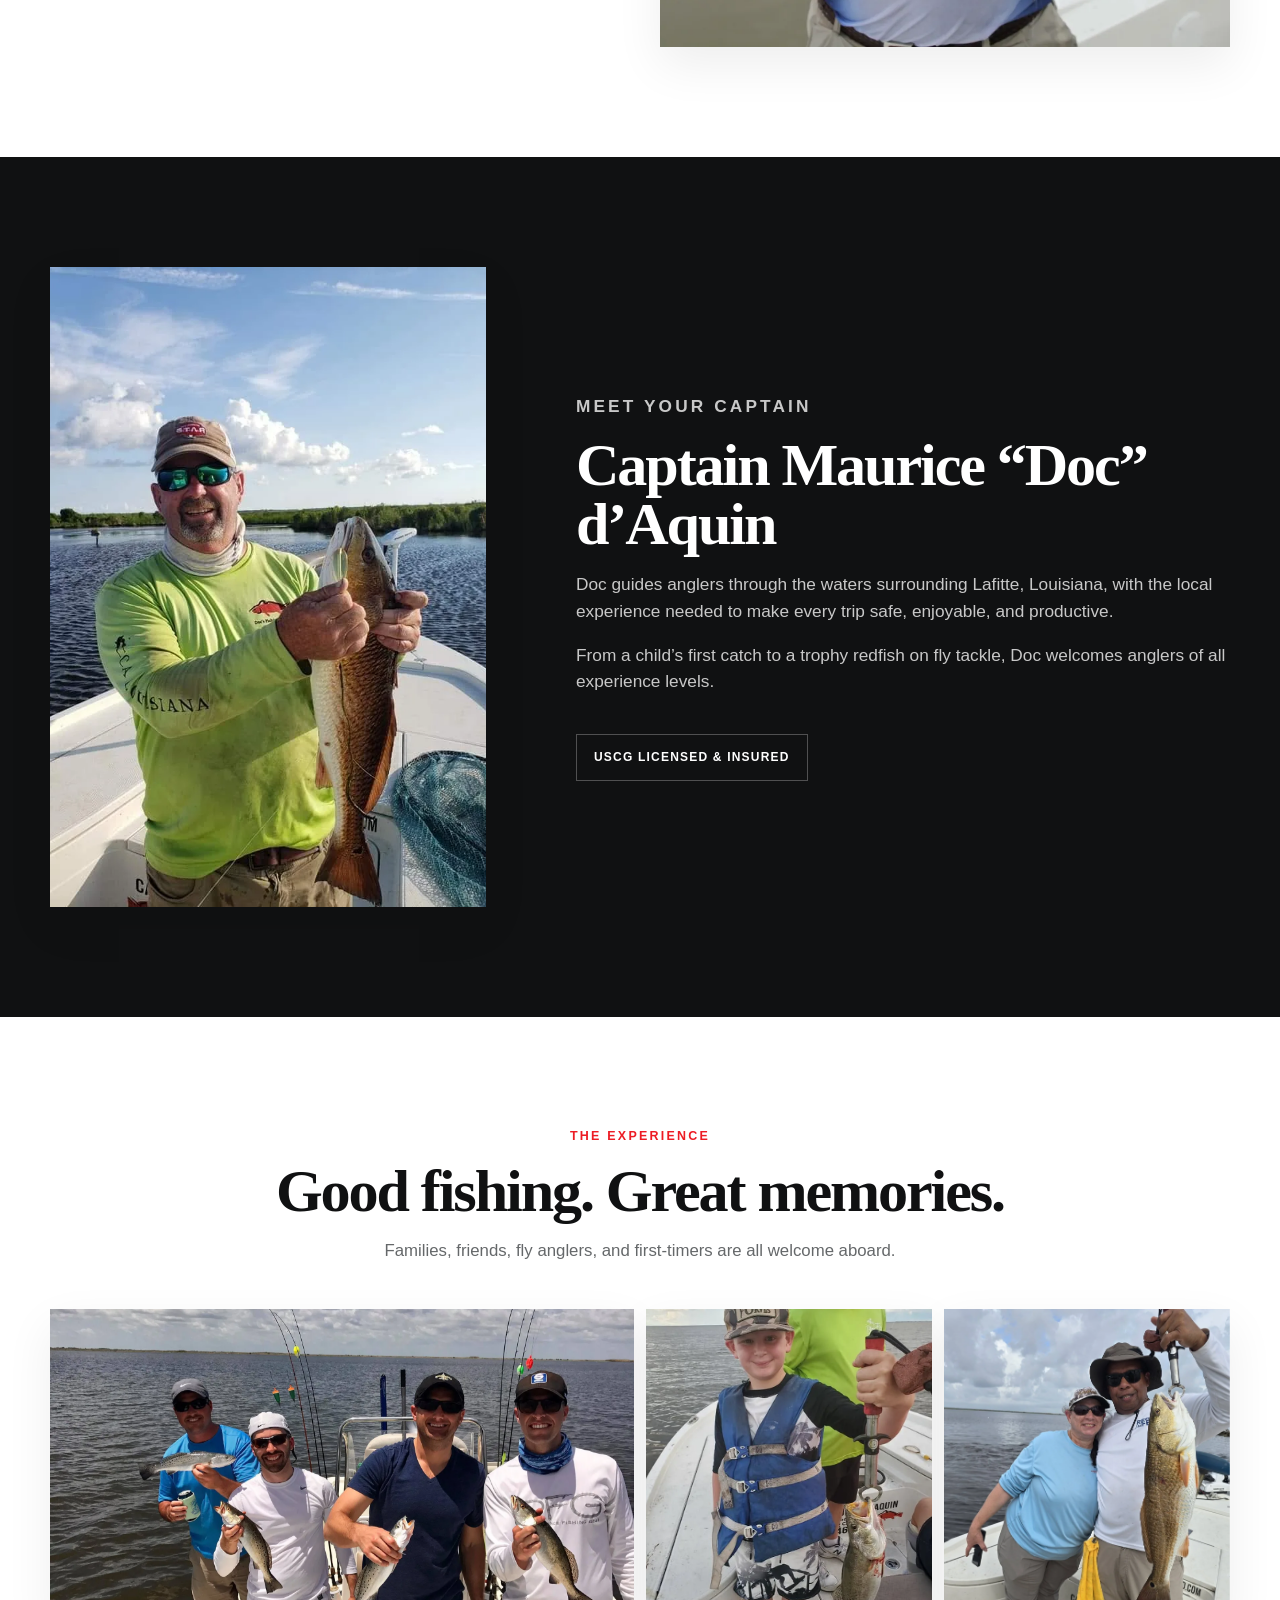
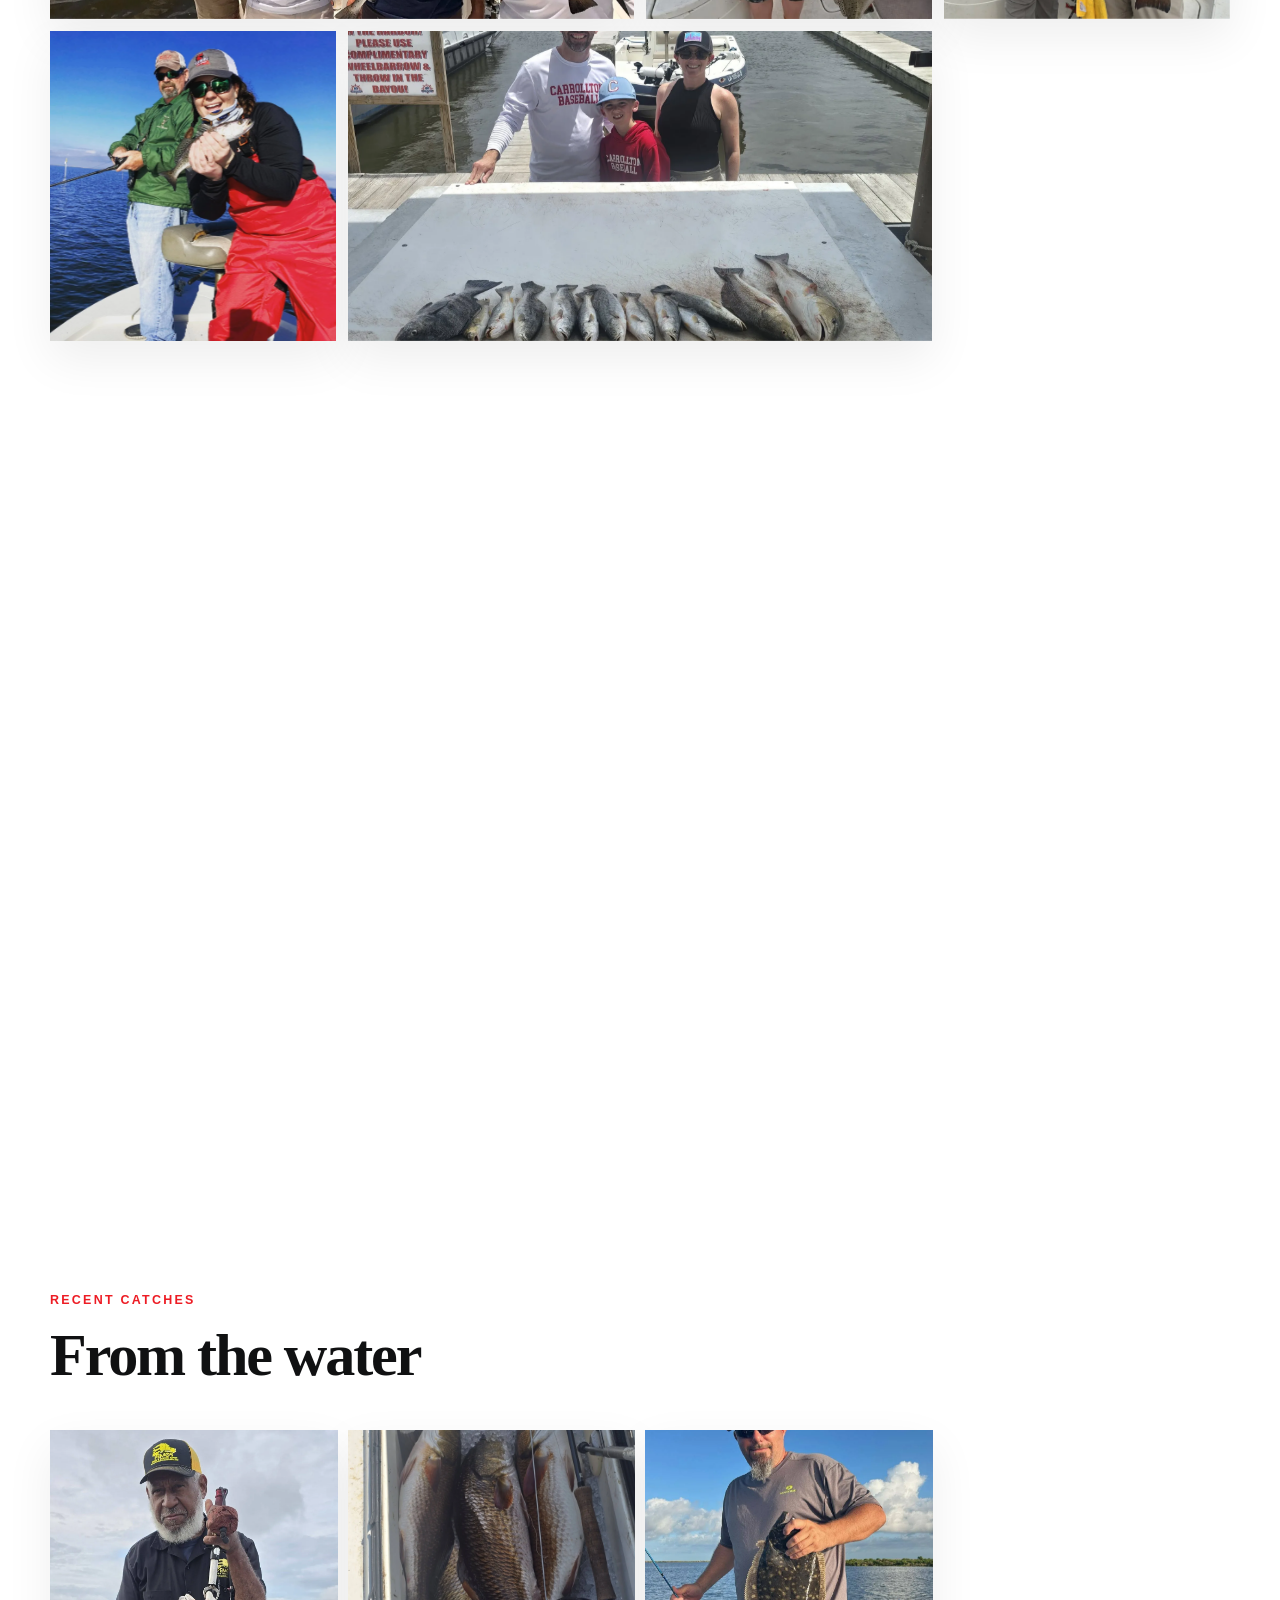
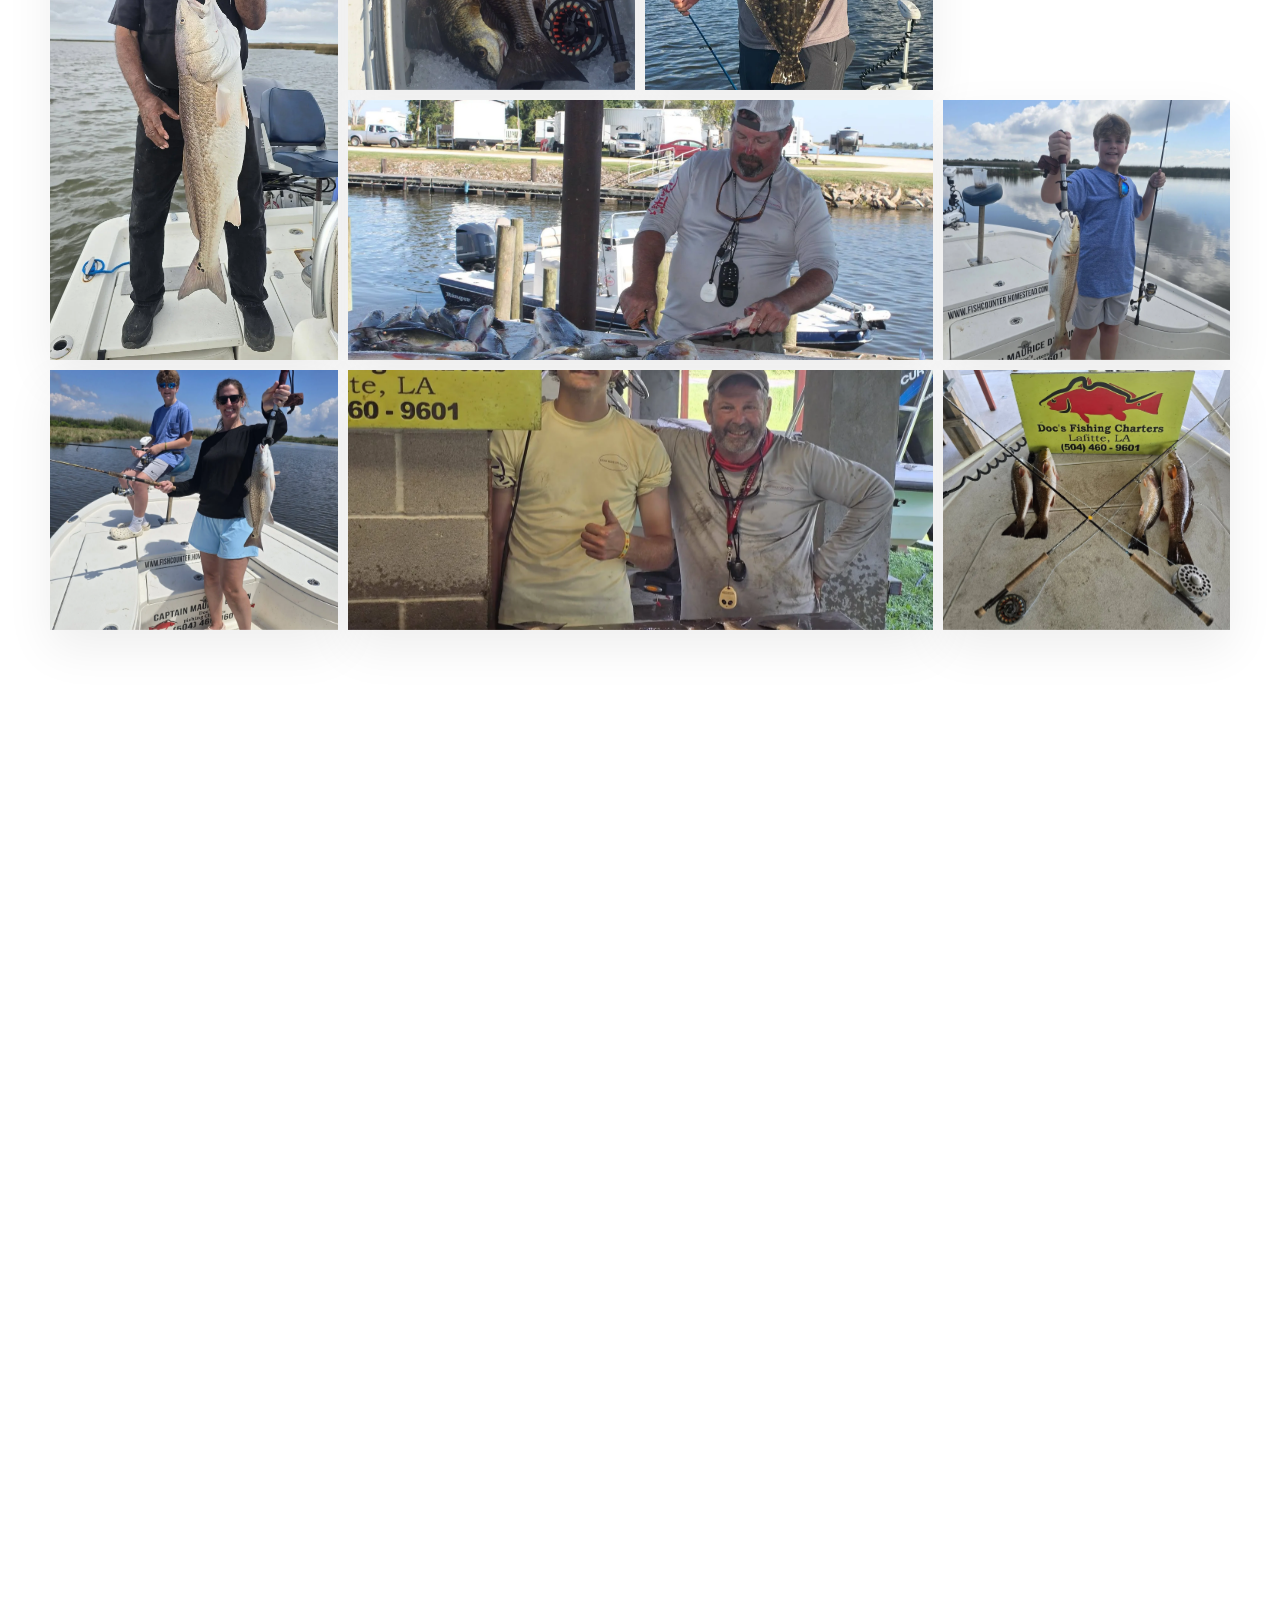
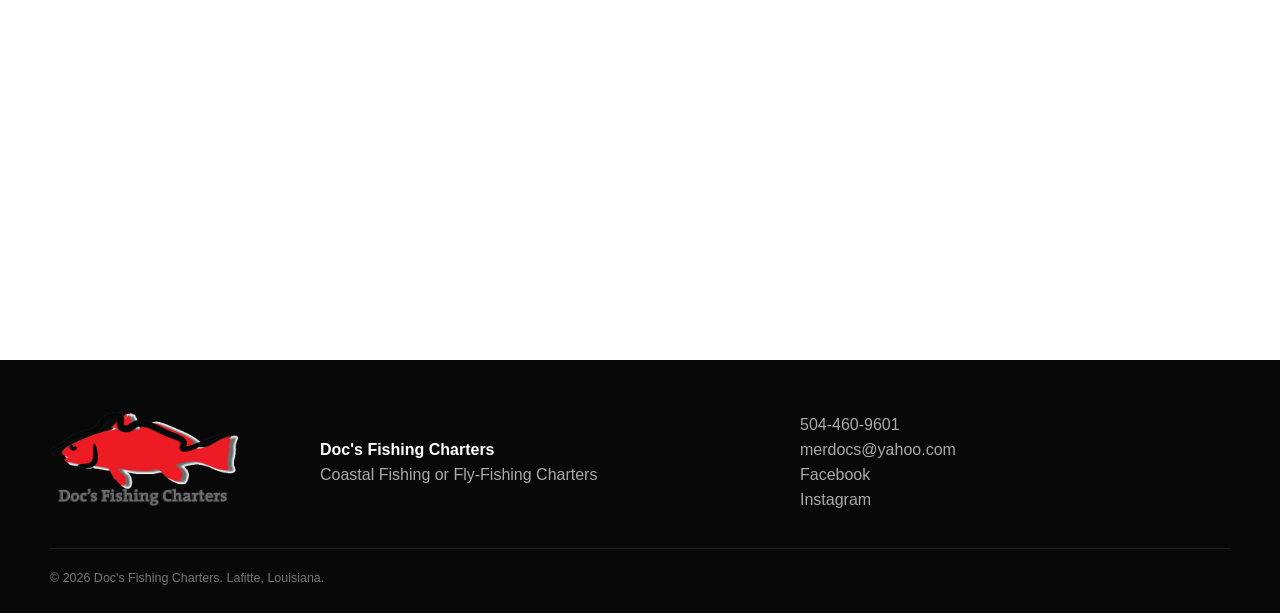
==== commit e6d65d94: "Add files via upload" ====
--- a/index.html
+++ b/index.html
@@ -6,7 +6,8 @@
   <meta name="description" content="Doc's Fishing Charters offers coastal fishing and fly-fishing charters from Lafitte, Louisiana, only about 30 minutes from downtown New Orleans.">
   <meta name="theme-color" content="#111111">
   <title>Doc's Fishing Charters | Lafitte, Louisiana</title>
-  <link rel="icon" href="assets/images/logo.png">
+  <link rel="icon" type="image/png" sizes="512x512" href="favicon.png">
+  <link rel="apple-touch-icon" href="favicon.png">
   <link rel="stylesheet" href="styles.css">
 </head>
 <body>
@@ -29,15 +30,17 @@
     <section class="hero" aria-labelledby="hero-title">
       <div class="hero-video" aria-hidden="true">
         <iframe
+          id="heroVideoDesktop"
           class="hero-video-desktop"
-          src="https://www.youtube-nocookie.com/embed/9_fhUgNgHVY?autoplay=1&mute=1&controls=0&loop=1&playlist=9_fhUgNgHVY&playsinline=1&rel=0&disablekb=1&modestbranding=1"
+          src="https://www.youtube-nocookie.com/embed/9_fhUgNgHVY?autoplay=1&mute=1&controls=0&loop=1&playlist=9_fhUgNgHVY&playsinline=1&rel=0&disablekb=1&modestbranding=1&enablejsapi=1"
           title="Doc's Fishing Charters Louisiana marsh fishing sizzle reel"
           allow="autoplay; encrypted-media; picture-in-picture"
           referrerpolicy="strict-origin-when-cross-origin"
           tabindex="-1"></iframe>
         <iframe
+          id="heroVideoMobile"
           class="hero-video-mobile"
-          src="https://www.youtube-nocookie.com/embed/2xbGnpimlJg?autoplay=1&mute=1&controls=0&loop=1&playlist=2xbGnpimlJg&playsinline=1&rel=0&disablekb=1&modestbranding=1"
+          src="https://www.youtube-nocookie.com/embed/2xbGnpimlJg?autoplay=1&mute=1&controls=0&loop=1&playlist=2xbGnpimlJg&playsinline=1&rel=0&disablekb=1&modestbranding=1&enablejsapi=1"
           title="Doc's Fishing Charters vertical mobile sizzle reel"
           allow="autoplay; encrypted-media; picture-in-picture"
           referrerpolicy="strict-origin-when-cross-origin"
@@ -53,10 +56,14 @@
           <a class="button ghost" href="#charters">View Charter Details</a>
         </div>
         <p class="credential">Captain Maurice d’Aquin · USCG Licensed &amp; Insured</p>
-      </div>
-    </section>
-
-    <section class="quick-facts" aria-label="Charter highlights">
+        <button class="marsh-sound" id="marshSound" type="button" aria-pressed="false">
+          <span class="sound-icon" aria-hidden="true">◖</span>
+          <span class="sound-label">Experience the Marsh</span>
+        </button>
+      </div>
+    </section>
+
+    <section class="quick-facts reveal" aria-label="Charter highlights">
       <div class="wrap facts-grid">
         <div><strong>$550</strong><span>for 2 anglers</span></div>
         <div><strong>+$50</strong><span>each additional angler</span></div>
@@ -65,7 +72,7 @@
       </div>
     </section>
 
-    <section class="section charter-section" id="charters">
+    <section class="section reveal charter-section" id="charters">
       <div class="wrap split">
         <div class="section-copy">
           <p class="eyebrow red">The Charter</p>
@@ -86,7 +93,7 @@
       </div>
     </section>
 
-    <section class="section dark-section" id="captain">
+    <section class="section reveal dark-section" id="captain">
       <div class="wrap captain-grid">
         <div class="captain-photo">
           <img src="assets/images/61848782-1215152165321562-4117122926589771776-n-1.webp" alt="Captain Maurice Doc d’Aquin holding a redfish" loading="lazy">
@@ -101,14 +108,14 @@
       </div>
     </section>
 
-    <section class="section experience-section">
+    <section class="section reveal experience-section">
       <div class="wrap">
         <div class="section-heading center">
           <p class="eyebrow red">The Experience</p>
           <h2>Good fishing. Great memories.</h2>
           <p>Families, friends, fly anglers, and first-timers are all welcome aboard.</p>
         </div>
-        <div class="story-grid">
+        <div class="story-grid stagger-group">
           <figure class="story story-wide"><img src="assets/images/653799443-10164136290968872-9219161919447376568-n-1.webp" alt="Group of anglers smiling with speckled trout" loading="lazy"></figure>
           <figure class="story"><img src="assets/images/67742854-1261805137322931-4483871034398736384-n-1.webp" alt="Young angler holding a fish" loading="lazy"></figure>
           <figure class="story"><img src="assets/images/741662304-3424170924419664-8781419931483296904-n-1.webp" alt="Happy guests holding a large redfish" loading="lazy"></figure>
@@ -118,7 +125,7 @@
       </div>
     </section>
 
-    <section class="section boat-section">
+    <section class="section reveal boat-section">
       <div class="wrap boat-layout">
         <div class="boat-image"><img src="assets/images/fishing-with-mer.webp" alt="Doc's Fishing Charters Ranger boat on the water" loading="lazy"></div>
         <div class="boat-copy">
@@ -130,13 +137,13 @@
       </div>
     </section>
 
-    <section class="section gallery-section" id="gallery">
+    <section class="section reveal gallery-section" id="gallery">
       <div class="wrap">
         <div class="section-heading">
           <p class="eyebrow red">Recent Catches</p>
           <h2>From the water</h2>
         </div>
-        <div class="gallery" id="galleryGrid">
+        <div class="gallery stagger-group" id="galleryGrid">
           <button class="gallery-item tall" data-full="assets/images/614252625-3242489129254512-5376661224506839850-n.webp"><img src="assets/images/614252625-3242489129254512-5376661224506839850-n.webp" alt="Angler holding a trophy redfish" loading="lazy"></button>
           <button class="gallery-item" data-full="assets/images/744357832-3428011884035568-4346233812670254843-n-1.webp"><img src="assets/images/744357832-3428011884035568-4346233812670254843-n-1.webp" alt="Redfish and fly fishing gear on ice" loading="lazy"></button>
           <button class="gallery-item" data-full="assets/images/711136203-3386247821545308-6143196565808215203-n.webp"><img src="assets/images/711136203-3386247821545308-6143196565808215203-n.webp" alt="Angler holding a flounder" loading="lazy"></button>
@@ -150,7 +157,7 @@
     </section>
 
 
-    <section class="section social-section" id="social">
+    <section class="section reveal social-section" id="social">
       <div class="wrap social-layout">
         <div class="social-copy">
           <p class="eyebrow red">Follow the Action</p>
@@ -169,7 +176,7 @@
       </div>
     </section>
 
-    <section class="section contact-section" id="contact">
+    <section class="section reveal contact-section" id="contact">
       <div class="wrap contact-card">
         <div>
           <p class="eyebrow">Reserve Your Trip</p>
--- a/styles.css
+++ b/styles.css
@@ -33,3 +33,46 @@
   .brand img{width:145px}
   .hero-content{padding-top:150px;padding-bottom:58px}
 }
+
+/* Mobile boat photo: preserve the full landscape composition instead of cropping it vertically. */
+@media (max-width:560px){
+  .boat-image{
+    height:auto;
+    aspect-ratio:16 / 9;
+    overflow:hidden;
+  }
+  .boat-image img{
+    width:100%;
+    height:100%;
+    object-fit:contain;
+    object-position:center;
+  }
+}
+
+/* Phase 2 + 3: cinematic polish and an optional immersive marsh experience */
+html{scroll-behavior:smooth}
+body{overflow-x:hidden}
+.hero{isolation:isolate}
+.hero-video{will-change:transform;transform:translate3d(0,var(--hero-parallax,0px),0);transition:transform .08s linear}
+.hero:before{content:"";position:absolute;inset:0;z-index:1;pointer-events:none;opacity:.16;background-image:url("data:image/svg+xml,%3Csvg viewBox='0 0 160 160' xmlns='http://www.w3.org/2000/svg'%3E%3Cfilter id='n'%3E%3CfeTurbulence type='fractalNoise' baseFrequency='.9' numOctaves='2' stitchTiles='stitch'/%3E%3C/filter%3E%3Crect width='100%25' height='100%25' filter='url(%23n)' opacity='.22'/%3E%3C/svg%3E");mix-blend-mode:soft-light}
+.hero-content>*{animation:heroRise .9s cubic-bezier(.2,.75,.25,1) both}
+.hero-content>.eyebrow{animation-delay:.08s}.hero-content>h1{animation-delay:.16s}.hero-content>.hero-copy{animation-delay:.25s}.hero-content>.hero-actions{animation-delay:.34s}.hero-content>.credential{animation-delay:.43s}.hero-content>.marsh-sound{animation-delay:.52s}
+@keyframes heroRise{from{opacity:0;transform:translateY(24px)}to{opacity:1;transform:none}}
+.button,.nav a,.text-link{transition:transform .25s ease,background-color .25s ease,color .25s ease,border-color .25s ease,box-shadow .25s ease}
+.button:hover{transform:translateY(-2px);box-shadow:0 12px 30px #0002}.button:active{transform:translateY(0)}
+.marsh-sound{margin-top:20px;display:inline-flex;align-items:center;gap:11px;padding:10px 14px 10px 11px;border:1px solid #ffffff55;background:#07070766;color:#fff;backdrop-filter:blur(10px);-webkit-backdrop-filter:blur(10px);font:inherit;font-size:.72rem;font-weight:800;letter-spacing:.11em;text-transform:uppercase;cursor:pointer;border-radius:999px;transition:background .25s ease,border-color .25s ease,transform .25s ease}
+.marsh-sound:hover{background:#111c;border-color:#fff;transform:translateY(-1px)}
+.sound-icon{width:26px;height:26px;border:1px solid #ffffff66;border-radius:50%;display:grid;place-items:center;font-size:1rem;transform:rotate(180deg)}
+.marsh-sound[aria-pressed="true"] .sound-icon{animation:soundPulse 1.5s ease-in-out infinite}.marsh-sound[aria-pressed="true"]{background:#d71920e6;border-color:#d71920}
+@keyframes soundPulse{50%{box-shadow:0 0 0 7px #fff0}}
+.js .reveal{opacity:0;transform:translateY(34px);transition:opacity .85s ease,transform .85s cubic-bezier(.2,.7,.2,1)}
+.js .reveal.in-view{opacity:1;transform:none}
+.js .stagger-group>*{opacity:0;transform:translateY(26px);transition:opacity .7s ease,transform .7s cubic-bezier(.2,.7,.2,1)}
+.js .stagger-group.in-view>*{opacity:1;transform:none}
+.js .stagger-group.in-view>*:nth-child(2){transition-delay:.07s}.js .stagger-group.in-view>*:nth-child(3){transition-delay:.14s}.js .stagger-group.in-view>*:nth-child(4){transition-delay:.21s}.js .stagger-group.in-view>*:nth-child(5){transition-delay:.28s}.js .stagger-group.in-view>*:nth-child(6){transition-delay:.35s}.js .stagger-group.in-view>*:nth-child(7){transition-delay:.42s}.js .stagger-group.in-view>*:nth-child(8){transition-delay:.49s}
+.quick-facts strong{font-variant-numeric:tabular-nums}
+.story,.gallery-item,.feature-image,.captain-photo,.boat-image{box-shadow:0 18px 45px #00000012}
+.story img,.gallery-item img,.feature-image img,.captain-photo img,.boat-image img{will-change:transform}
+@media(min-width:901px){.feature-image img,.captain-photo img,.boat-image img{transition:transform 1s cubic-bezier(.2,.7,.2,1)}.feature-image:hover img,.captain-photo:hover img,.boat-image:hover img{transform:scale(1.025)}}
+@media(max-width:560px){.marsh-sound{margin-top:18px}.hero-content>.marsh-sound{width:auto}.sound-label{font-size:.66rem}.hero-video{transform:none!important}}
+@media(prefers-reduced-motion:reduce){html{scroll-behavior:auto}.hero-content>*{animation:none}.hero-video{transform:none!important}.js .reveal,.js .stagger-group>*{opacity:1;transform:none;transition:none}.marsh-sound[aria-pressed="true"] .sound-icon{animation:none}}
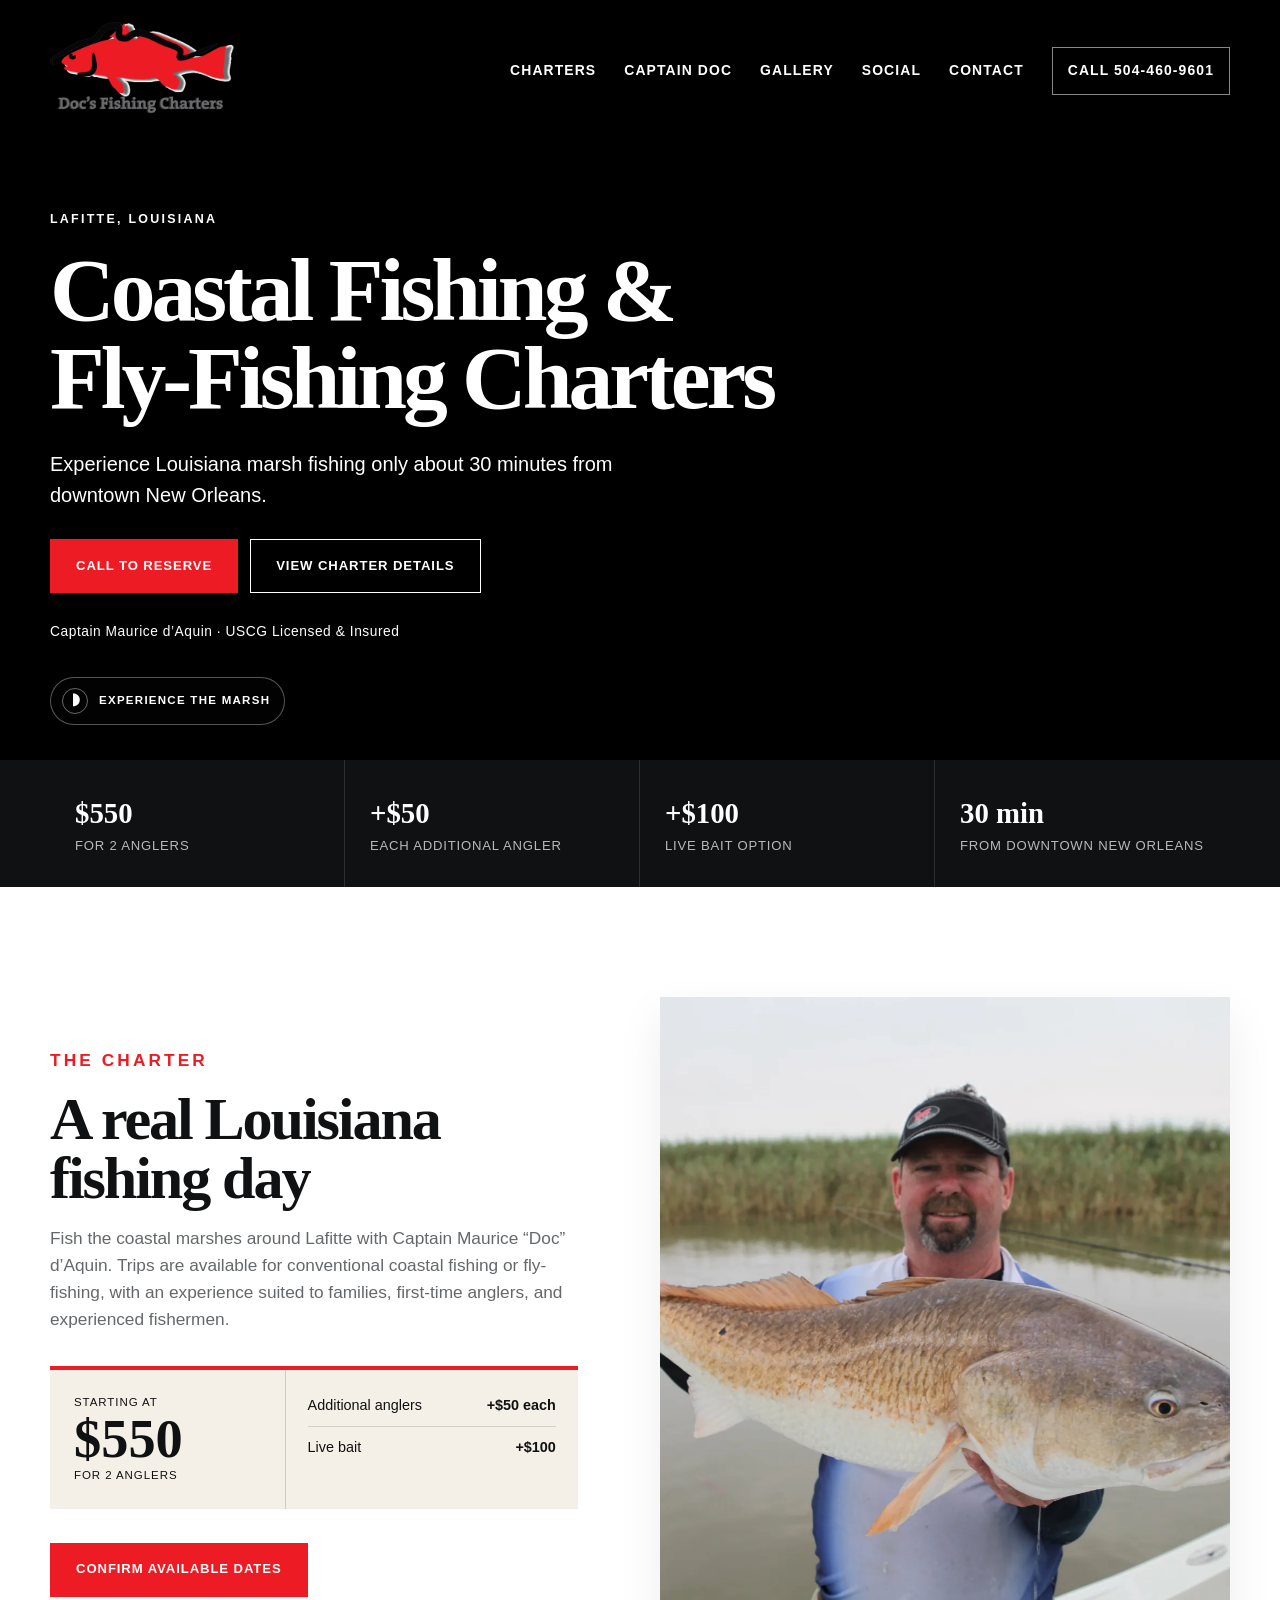
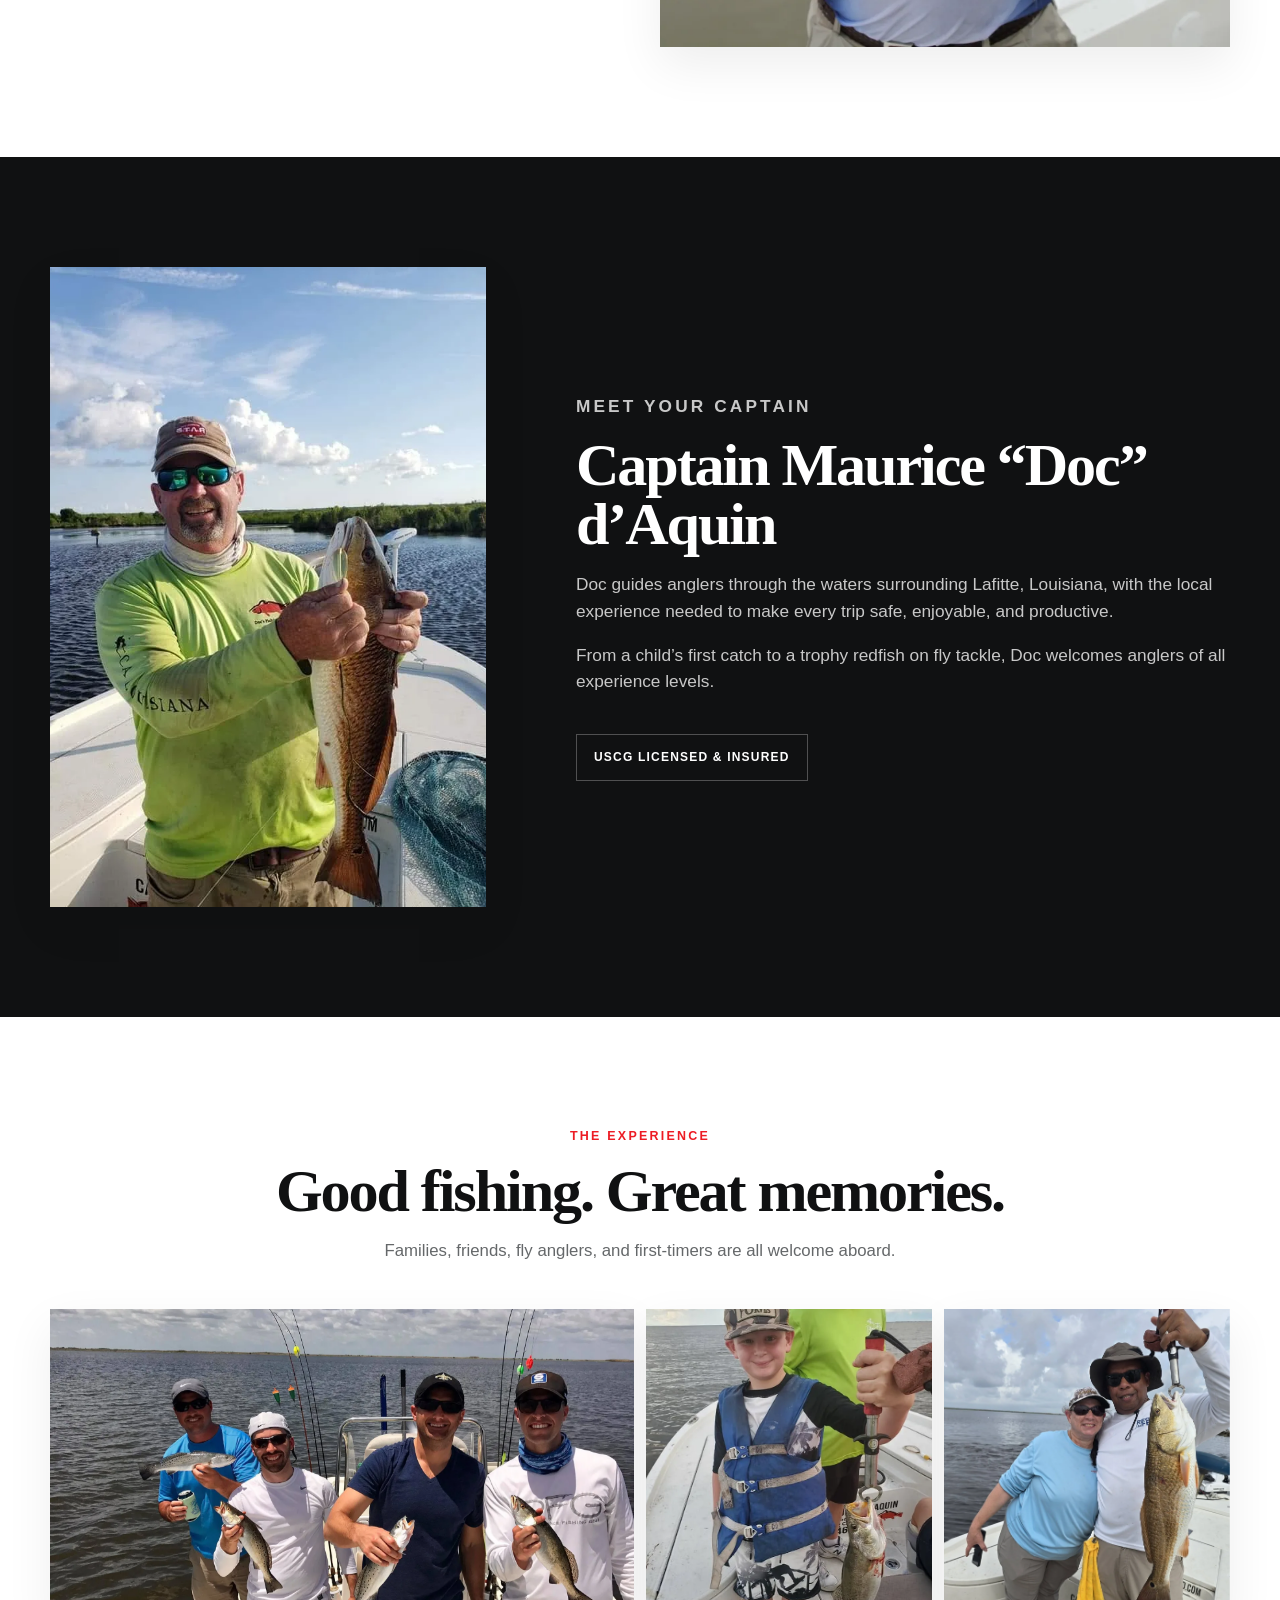
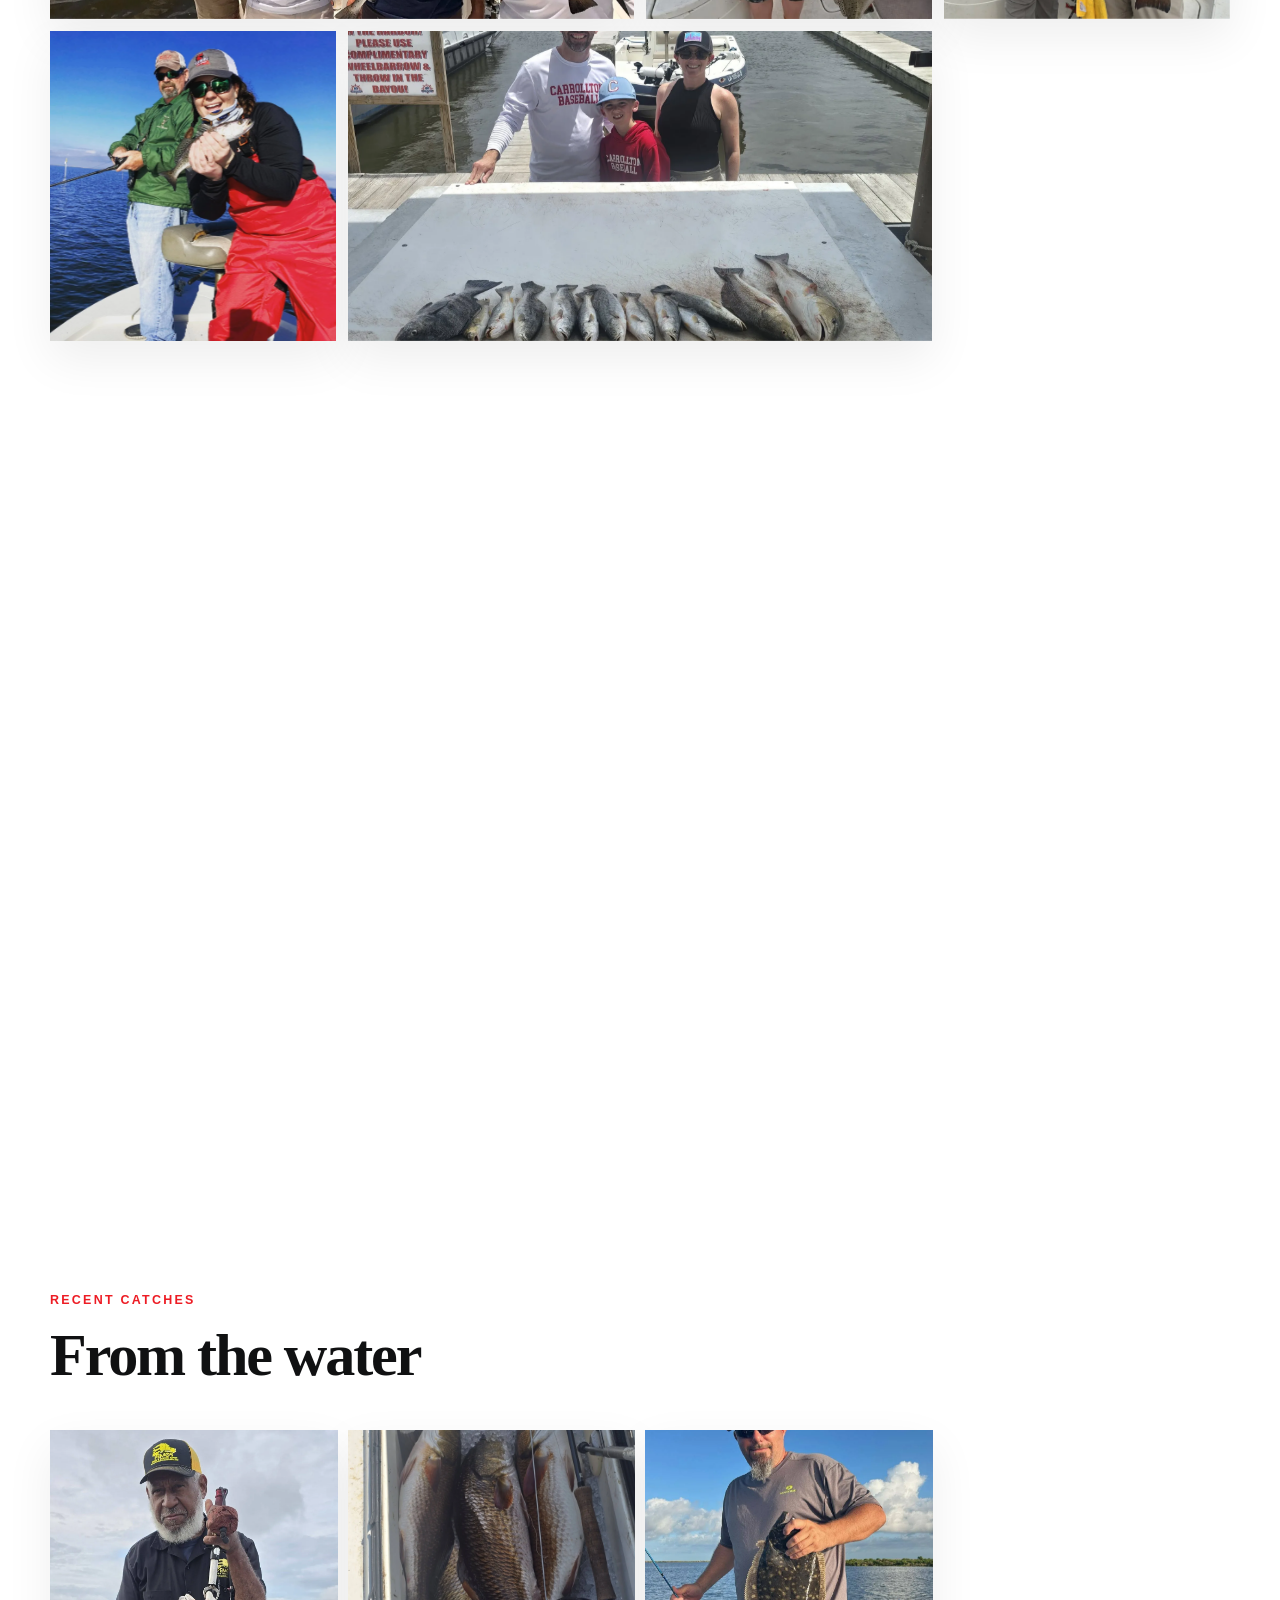
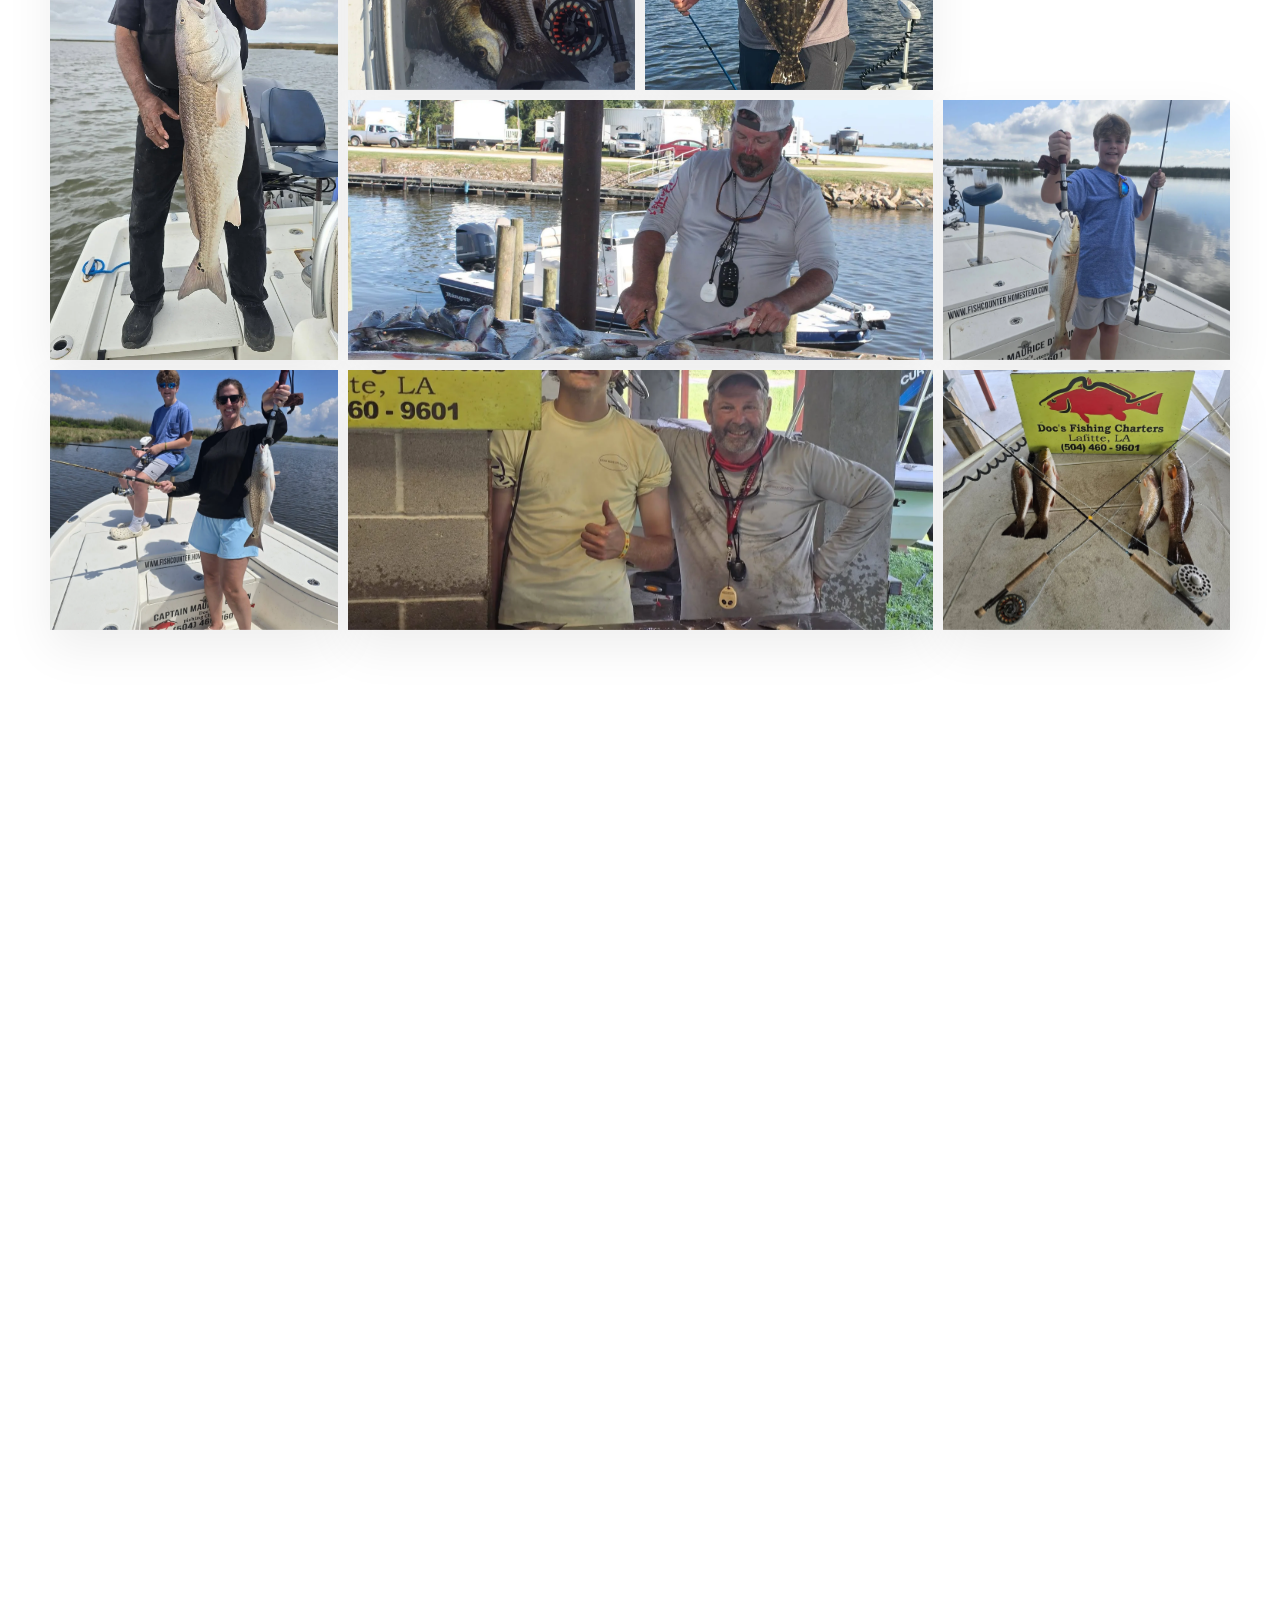
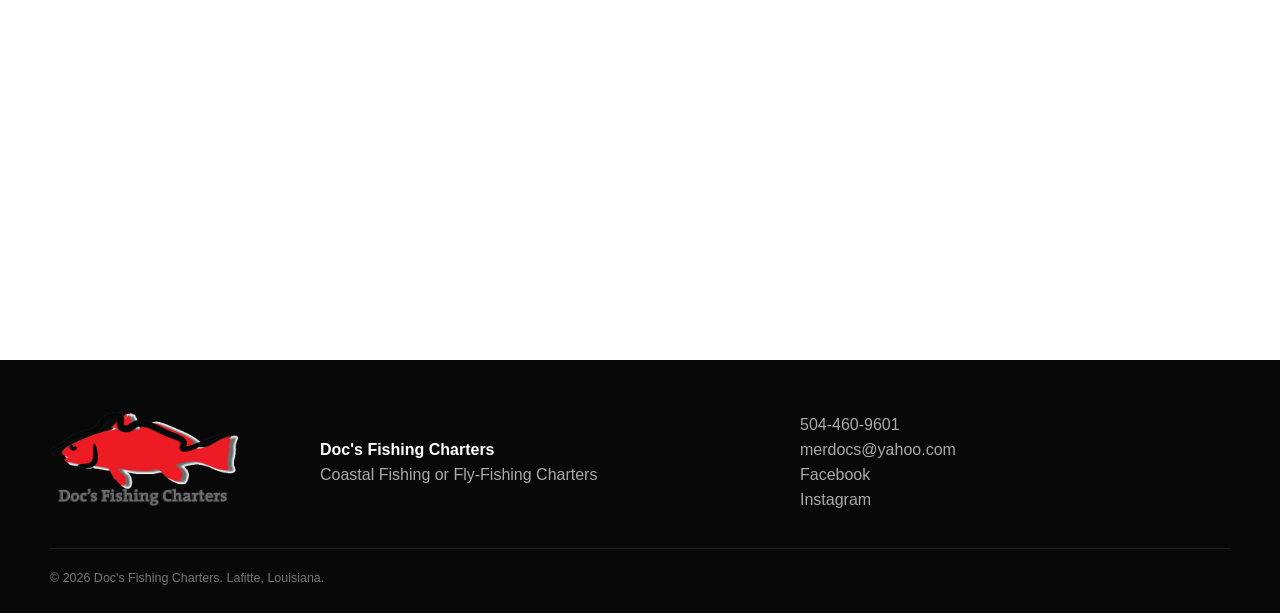
==== commit fb02fdf5: "Add files via upload" ====
--- a/index.html
+++ b/index.html
@@ -29,10 +29,11 @@
   <main>
     <section class="hero" aria-labelledby="hero-title">
       <div class="hero-video" aria-hidden="true">
+        <div class="hero-video-cover" id="heroVideoCover"></div>
         <iframe
           id="heroVideoDesktop"
           class="hero-video-desktop"
-          src="https://www.youtube-nocookie.com/embed/9_fhUgNgHVY?autoplay=1&mute=1&controls=0&loop=1&playlist=9_fhUgNgHVY&playsinline=1&rel=0&disablekb=1&modestbranding=1&enablejsapi=1"
+          src="https://www.youtube-nocookie.com/embed/YaYnaDWwGmY?autoplay=1&mute=1&controls=0&loop=1&playlist=YaYnaDWwGmY&playsinline=1&rel=0&disablekb=1&modestbranding=1&enablejsapi=1"
           title="Doc's Fishing Charters Louisiana marsh fishing sizzle reel"
           allow="autoplay; encrypted-media; picture-in-picture"
           referrerpolicy="strict-origin-when-cross-origin"
@@ -40,7 +41,7 @@
         <iframe
           id="heroVideoMobile"
           class="hero-video-mobile"
-          src="https://www.youtube-nocookie.com/embed/2xbGnpimlJg?autoplay=1&mute=1&controls=0&loop=1&playlist=2xbGnpimlJg&playsinline=1&rel=0&disablekb=1&modestbranding=1&enablejsapi=1"
+          src="https://www.youtube-nocookie.com/embed/CaNPLT77nIQ?autoplay=1&mute=1&controls=0&loop=1&playlist=CaNPLT77nIQ&playsinline=1&rel=0&disablekb=1&modestbranding=1&enablejsapi=1"
           title="Doc's Fishing Charters vertical mobile sizzle reel"
           allow="autoplay; encrypted-media; picture-in-picture"
           referrerpolicy="strict-origin-when-cross-origin"
--- a/styles.css
+++ b/styles.css
@@ -76,3 +76,16 @@
 @media(min-width:901px){.feature-image img,.captain-photo img,.boat-image img{transition:transform 1s cubic-bezier(.2,.7,.2,1)}.feature-image:hover img,.captain-photo:hover img,.boat-image:hover img{transform:scale(1.025)}}
 @media(max-width:560px){.marsh-sound{margin-top:18px}.hero-content>.marsh-sound{width:auto}.sound-label{font-size:.66rem}.hero-video{transform:none!important}}
 @media(prefers-reduced-motion:reduce){html{scroll-behavior:auto}.hero-content>*{animation:none}.hero-video{transform:none!important}.js .reveal,.js .stagger-group>*{opacity:1;transform:none;transition:none}.marsh-sound[aria-pressed="true"] .sound-icon{animation:none}}
+
+/* Header clearance: keep the location eyebrow and hero copy below the desktop logo. */
+@media (min-width:901px){
+  .hero-content{
+    padding-top:175px;
+  }
+}
+
+
+/* Clean hero startup: cover the YouTube player until autoplay is underway. */
+.hero-video-cover{position:absolute;inset:0;z-index:2;background:url('assets/images/img-6142-1.webp') center 46%/cover no-repeat;opacity:1;transition:opacity .65s ease;pointer-events:none}
+.hero-video-cover.is-hidden{opacity:0}
+@media(max-width:560px){.hero-video-cover{background-position:center center}}
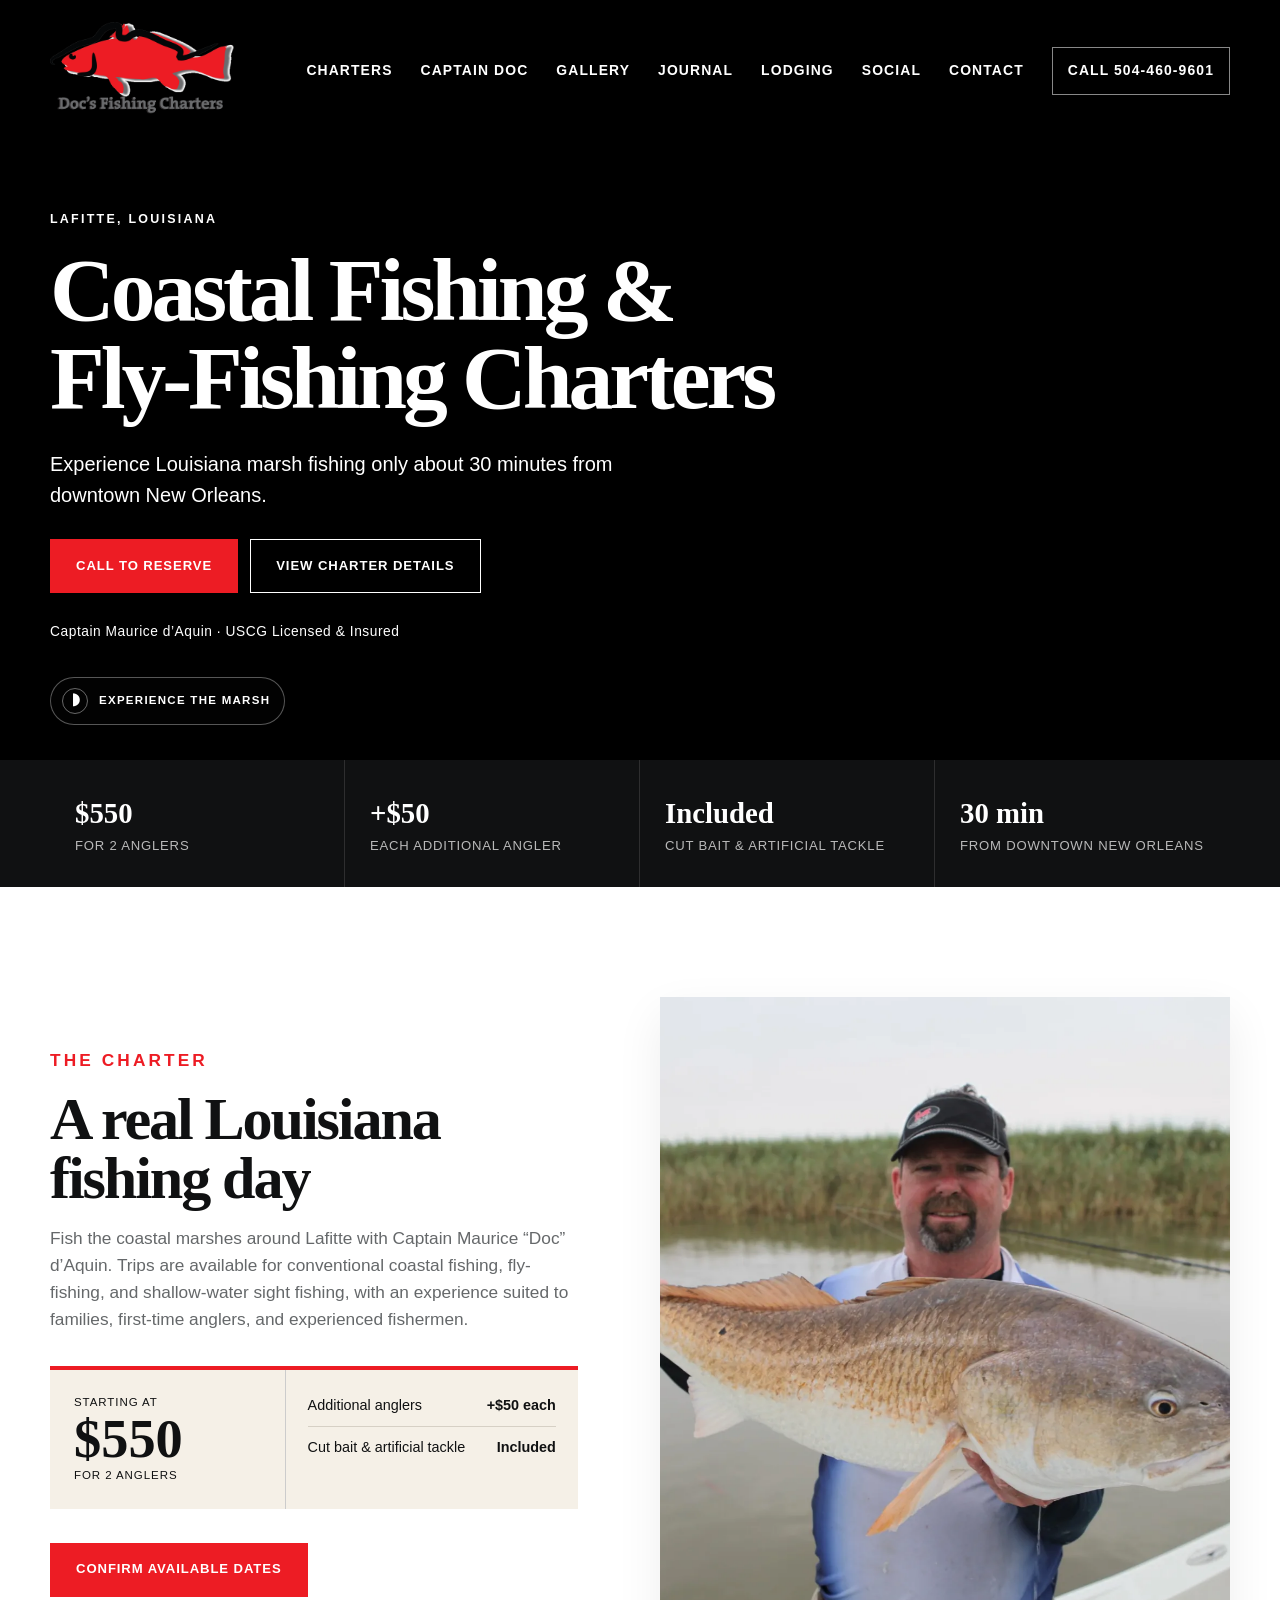
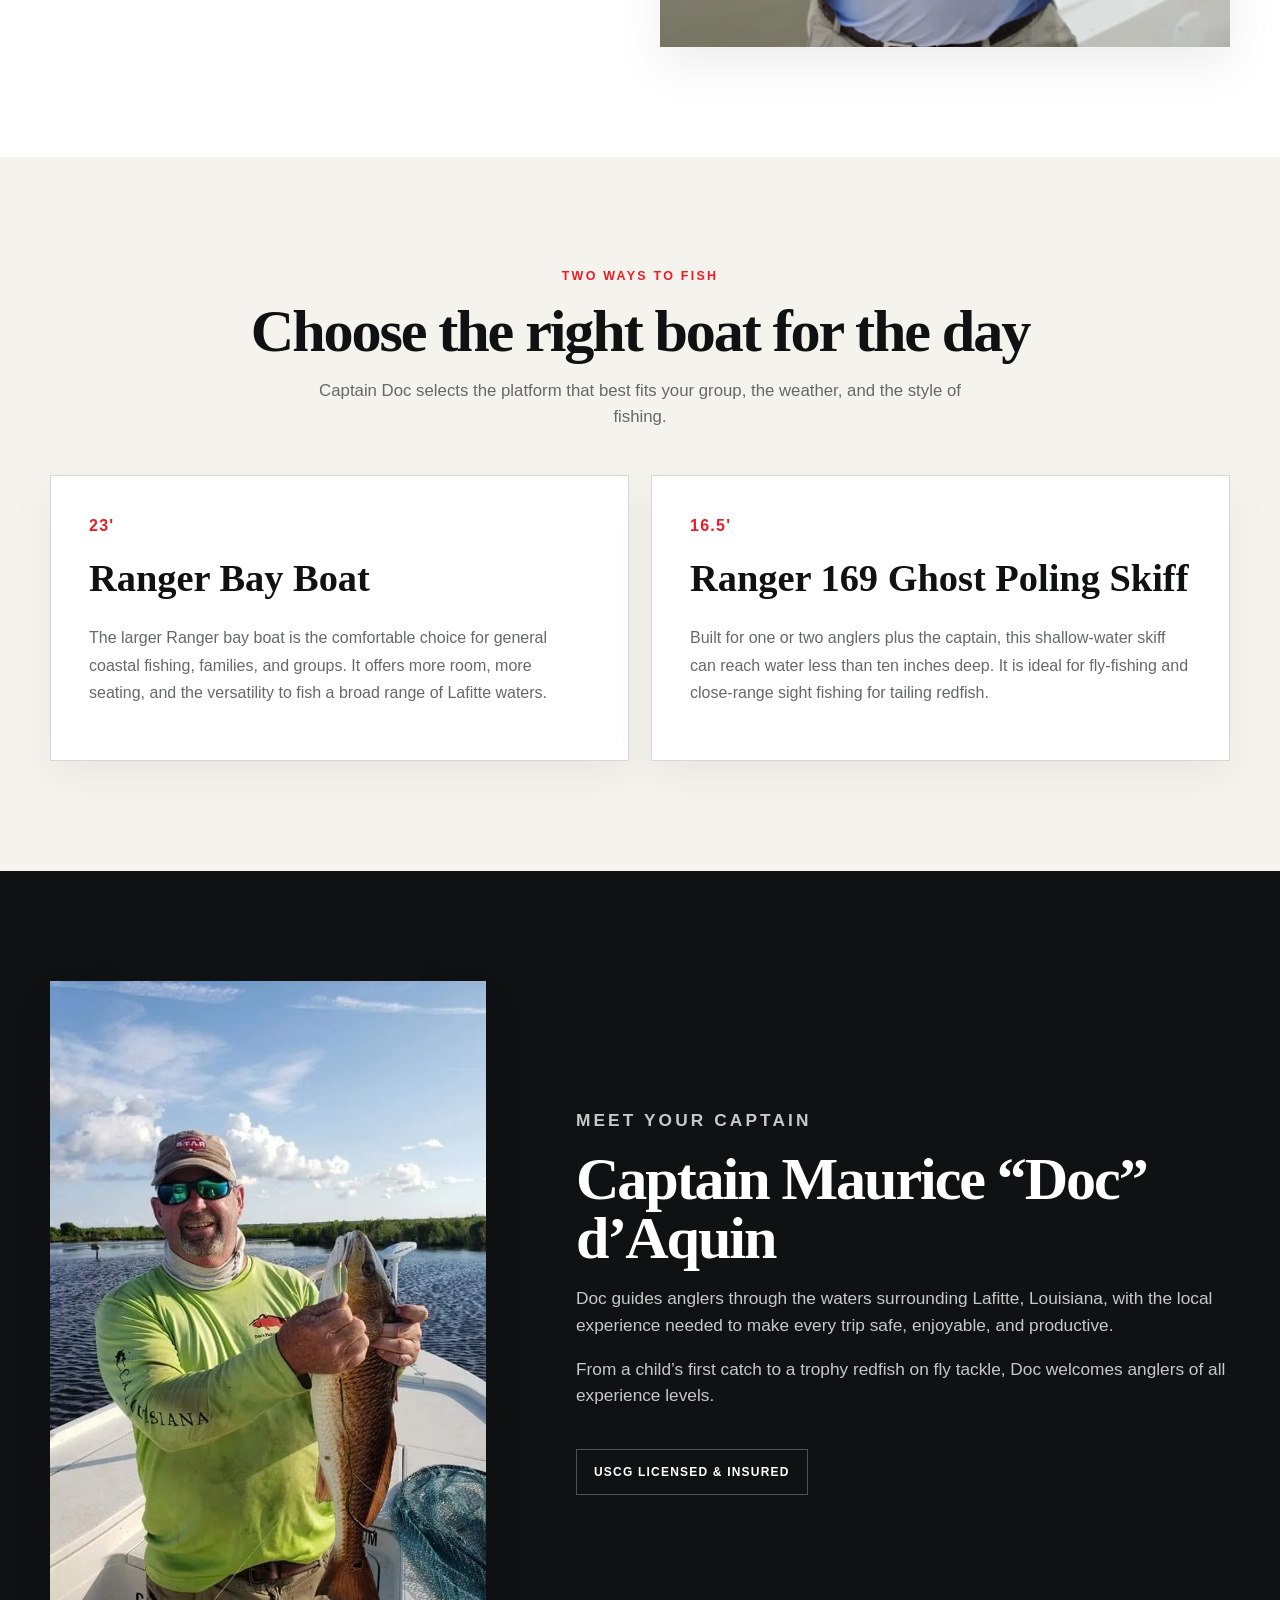
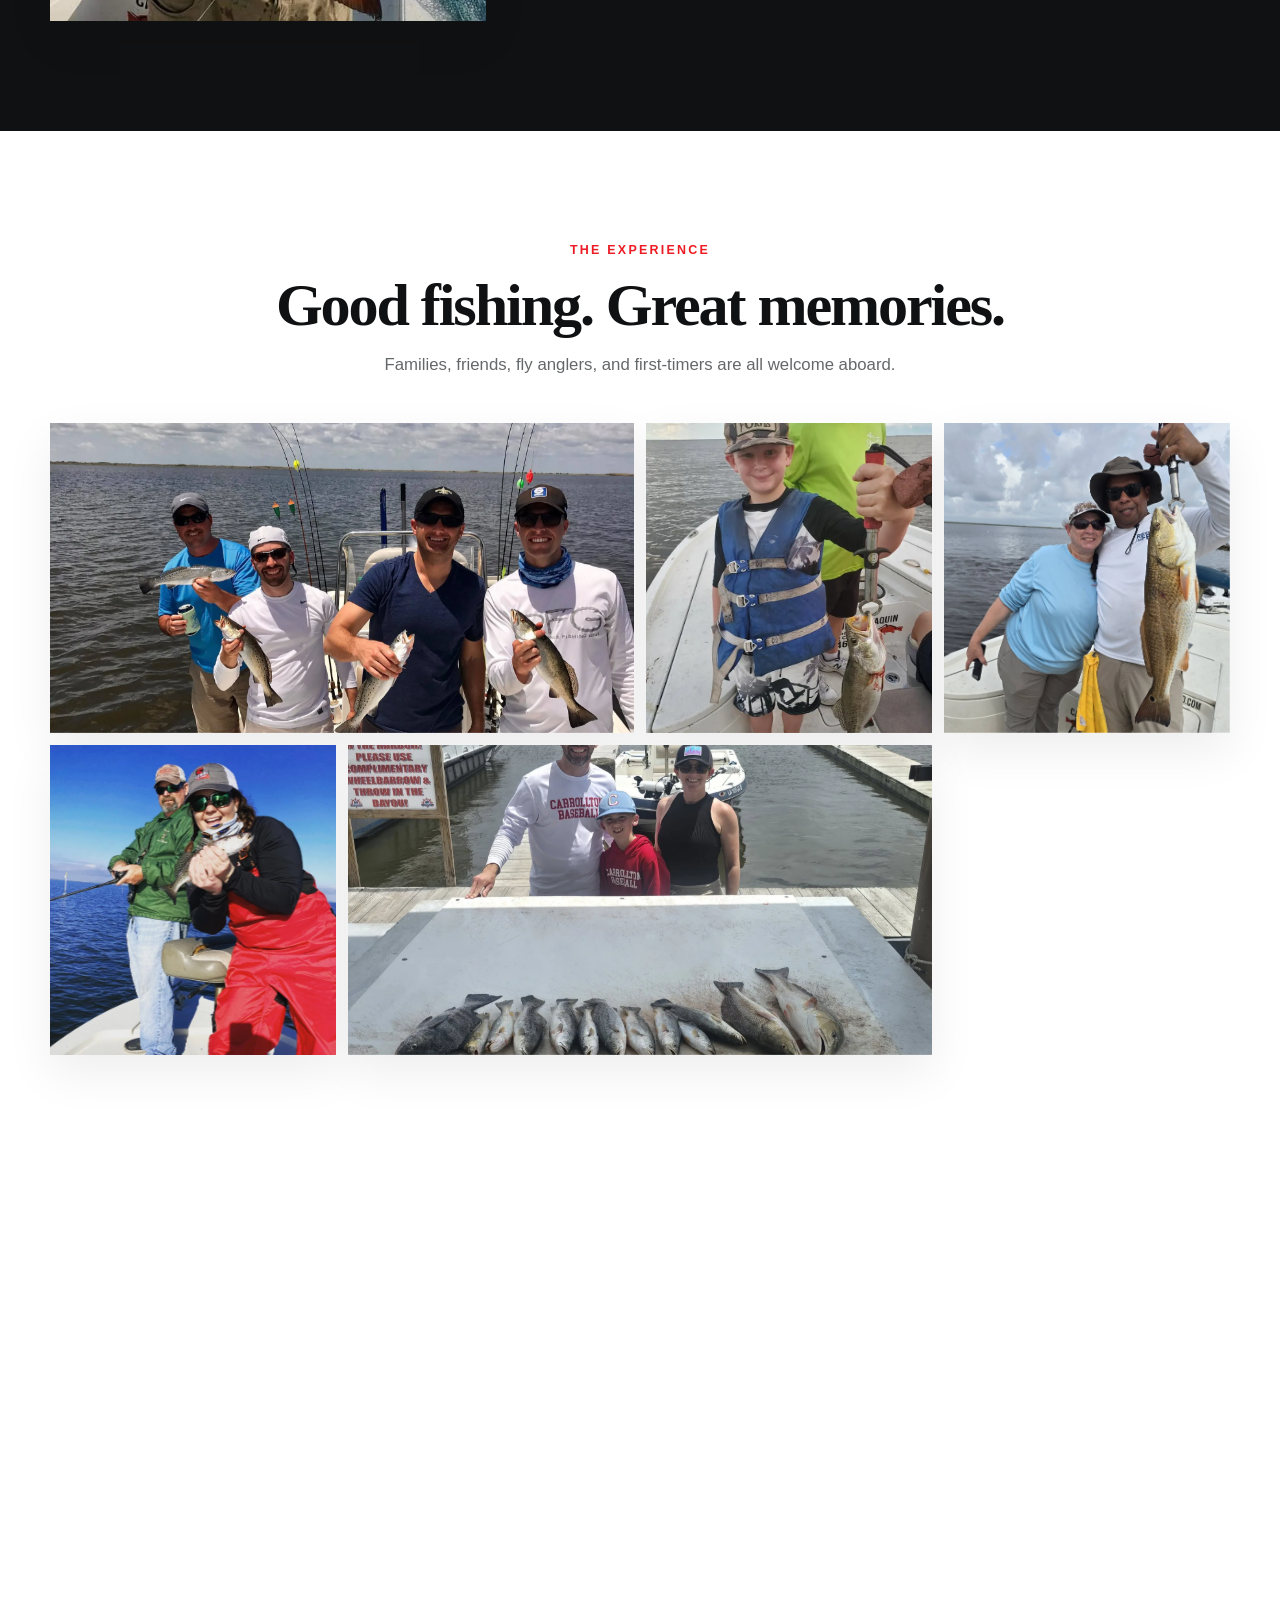
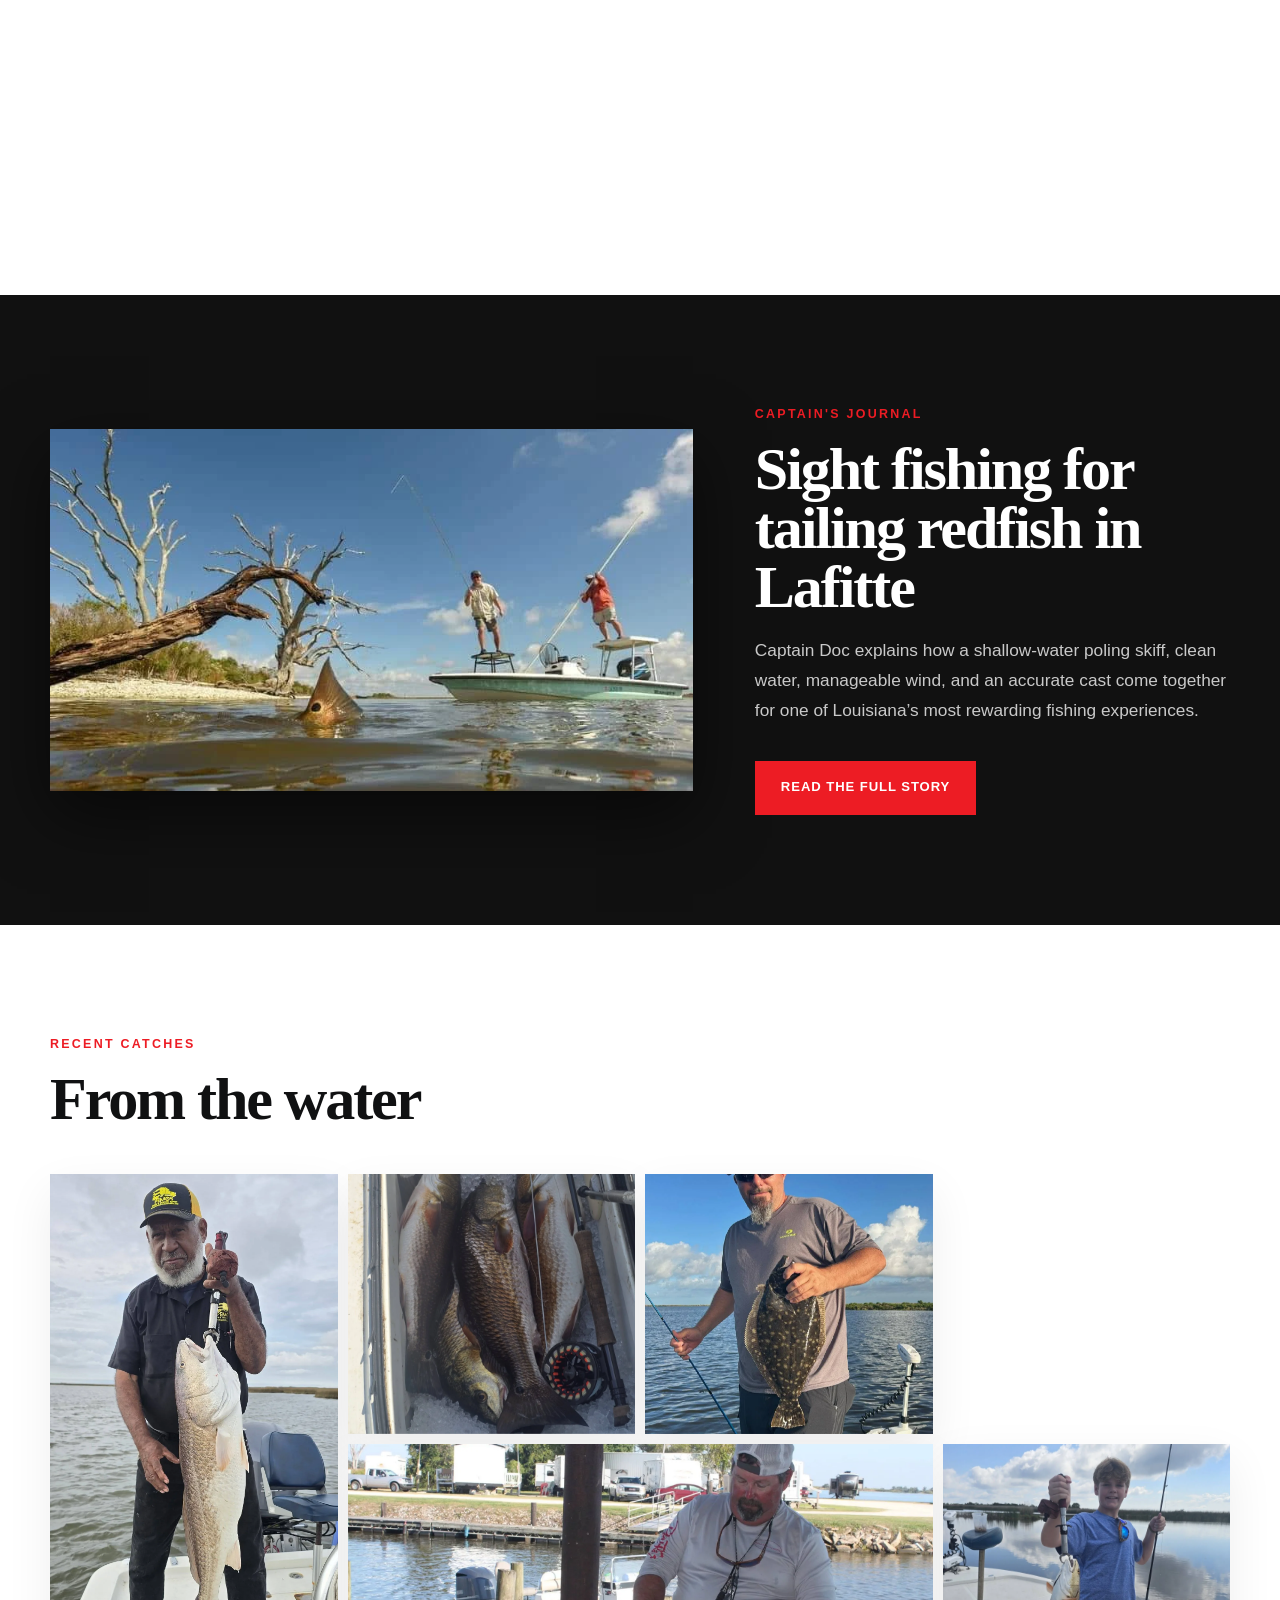
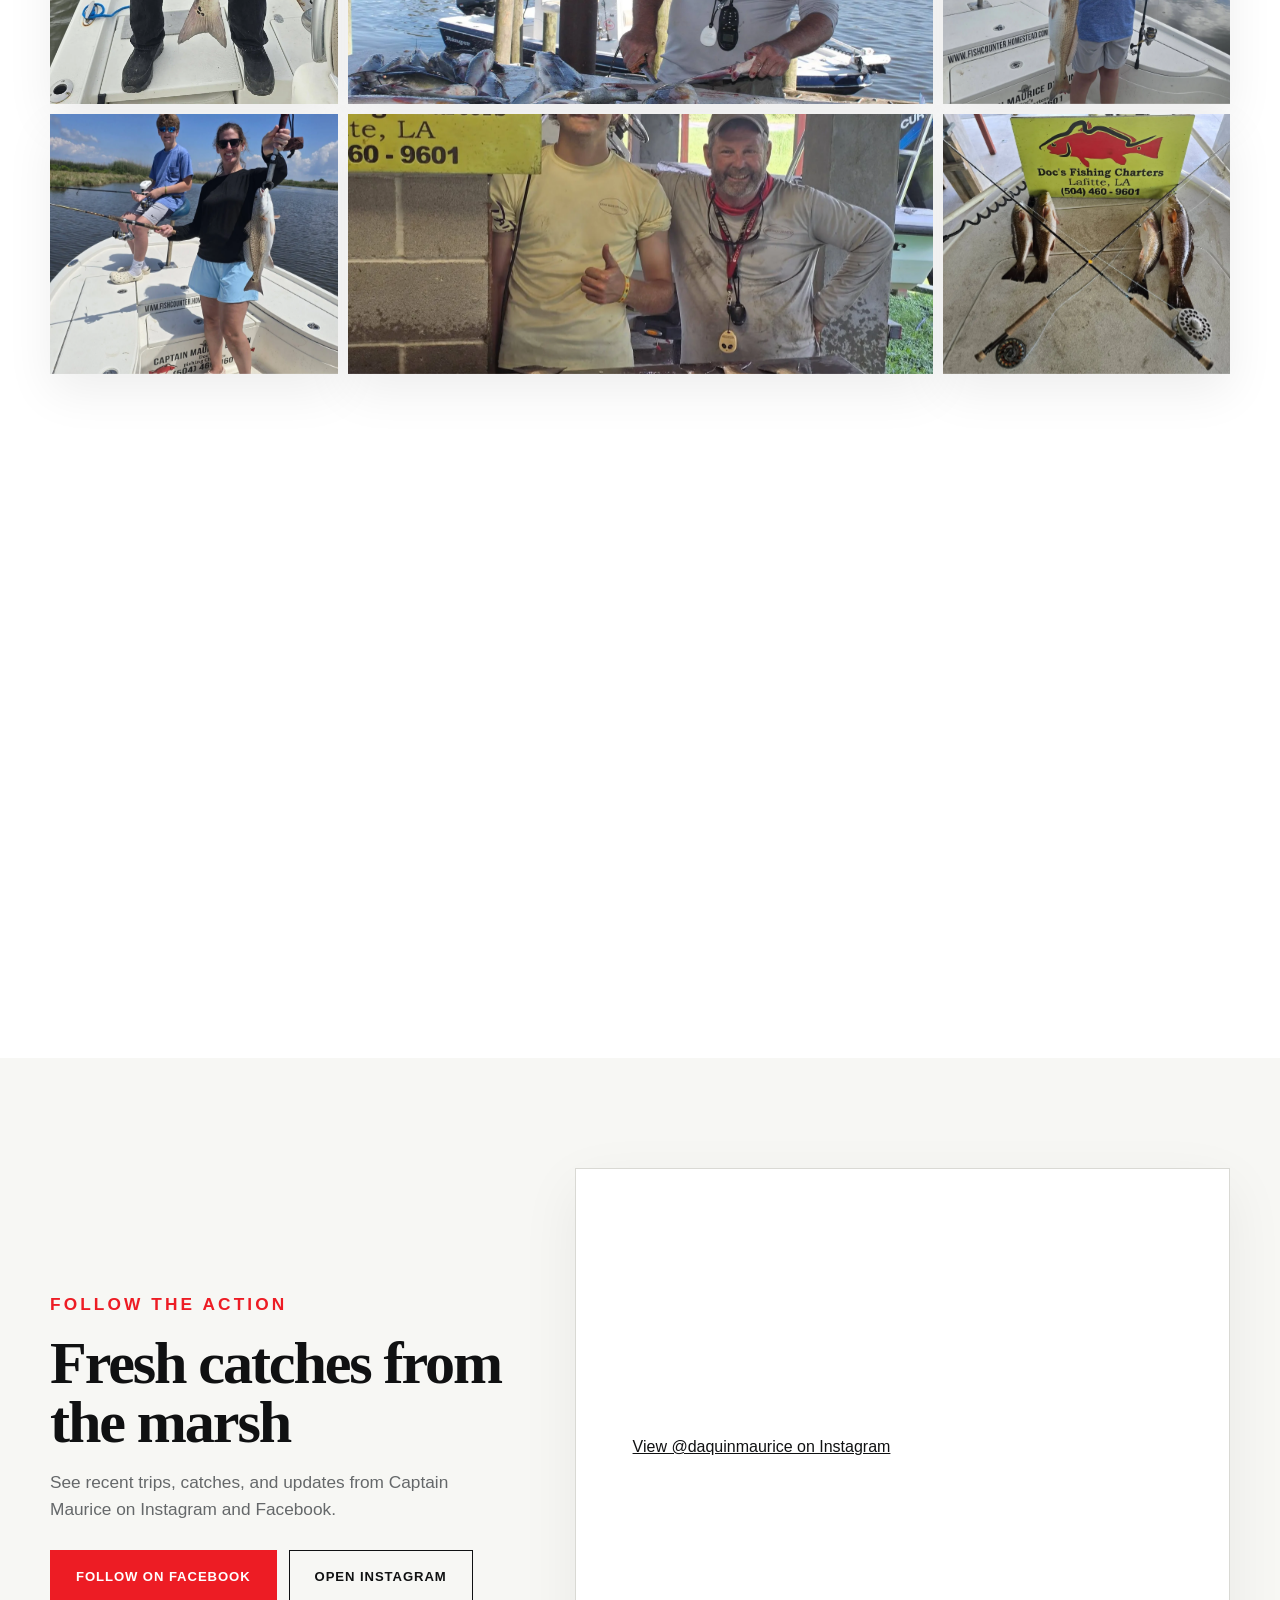
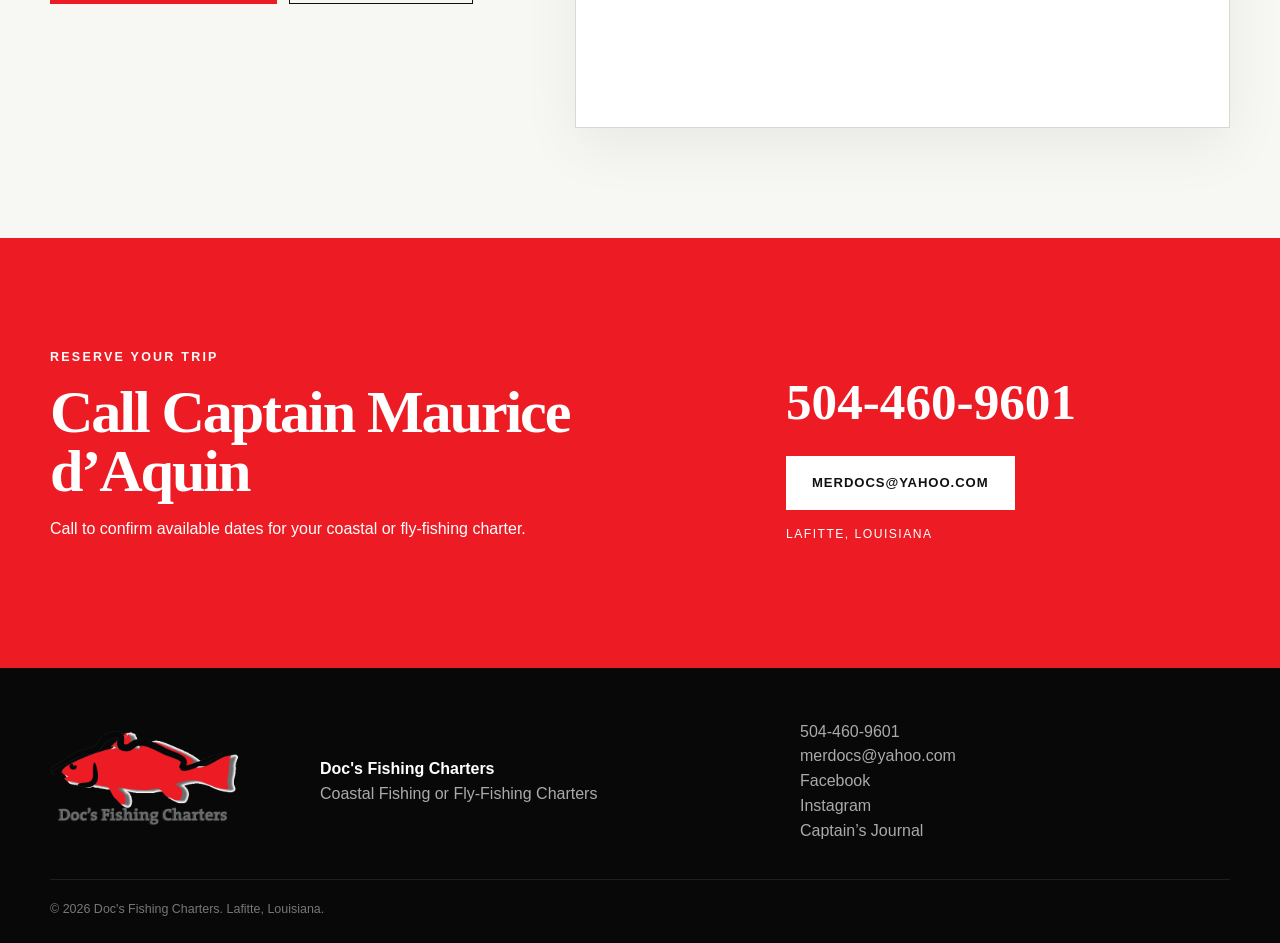
==== commit c6155691: "Add files via upload" ====
--- a/index.html
+++ b/index.html
@@ -9,6 +9,27 @@
   <link rel="icon" type="image/png" sizes="512x512" href="favicon.png">
   <link rel="apple-touch-icon" href="favicon.png">
   <link rel="stylesheet" href="styles.css">
+
+  <script type="application/ld+json">
+  {
+    "@context": "https://schema.org",
+    "@type": "FishingCharter",
+    "name": "Doc's Fishing Charters",
+    "url": "https://docsfishcharters.com/",
+    "image": "https://docsfishcharters.com/assets/images/logo.png",
+    "telephone": "+1-504-460-9601",
+    "email": "merdocs@yahoo.com",
+    "address": {
+      "@type": "PostalAddress",
+      "addressLocality": "Lafitte",
+      "addressRegion": "LA",
+      "addressCountry": "US"
+    },
+    "areaServed": ["Lafitte, Louisiana", "New Orleans, Louisiana"],
+    "priceRange": "$$",
+    "description": "Coastal fishing, fly-fishing, and sight-fishing charters from Lafitte, Louisiana."
+  }
+  </script>
 </head>
 <body>
   <header class="site-header" id="top">
@@ -20,6 +41,8 @@
       <a href="#charters">Charters</a>
       <a href="#captain">Captain Doc</a>
       <a href="#gallery">Gallery</a>
+      <a href="#journal">Journal</a>
+      <a href="#lodging">Lodging</a>
       <a href="#social">Social</a>
       <a href="#contact">Contact</a>
       <a class="nav-call" href="tel:+15044609601">Call 504-460-9601</a>
@@ -68,7 +91,7 @@
       <div class="wrap facts-grid">
         <div><strong>$550</strong><span>for 2 anglers</span></div>
         <div><strong>+$50</strong><span>each additional angler</span></div>
-        <div><strong>+$100</strong><span>live bait option</span></div>
+        <div><strong>Included</strong><span>cut bait &amp; artificial tackle</span></div>
         <div><strong>30 min</strong><span>from downtown New Orleans</span></div>
       </div>
     </section>
@@ -78,12 +101,12 @@
         <div class="section-copy">
           <p class="eyebrow red">The Charter</p>
           <h2>A real Louisiana fishing day</h2>
-          <p>Fish the coastal marshes around Lafitte with Captain Maurice “Doc” d’Aquin. Trips are available for conventional coastal fishing or fly-fishing, with an experience suited to families, first-time anglers, and experienced fishermen.</p>
+          <p>Fish the coastal marshes around Lafitte with Captain Maurice “Doc” d’Aquin. Trips are available for conventional coastal fishing, fly-fishing, and shallow-water sight fishing, with an experience suited to families, first-time anglers, and experienced fishermen.</p>
           <div class="price-card">
             <div class="price-main"><span>Starting at</span><strong>$550</strong><small>for 2 anglers</small></div>
             <div class="price-lines">
               <p><span>Additional anglers</span><strong>+$50 each</strong></p>
-              <p><span>Live bait</span><strong>+$100</strong></p>
+              <p><span>Cut bait &amp; artificial tackle</span><strong>Included</strong></p>
             </div>
           </div>
           <a class="button primary" href="tel:+15044609601">Confirm Available Dates</a>
@@ -91,6 +114,29 @@
         <figure class="feature-image">
           <img src="assets/images/img-0048-1.webp" alt="Captain Maurice d’Aquin holding a large redfish on his boat" loading="lazy">
         </figure>
+      </div>
+    </section>
+
+
+    <section class="section reveal boat-options-section" aria-labelledby="boats-title">
+      <div class="wrap">
+        <div class="section-heading center">
+          <p class="eyebrow red">Two Ways to Fish</p>
+          <h2 id="boats-title">Choose the right boat for the day</h2>
+          <p>Captain Doc selects the platform that best fits your group, the weather, and the style of fishing.</p>
+        </div>
+        <div class="boat-cards">
+          <article class="boat-card">
+            <span class="boat-length">23'</span>
+            <h3>Ranger Bay Boat</h3>
+            <p>The larger Ranger bay boat is the comfortable choice for general coastal fishing, families, and groups. It offers more room, more seating, and the versatility to fish a broad range of Lafitte waters.</p>
+          </article>
+          <article class="boat-card">
+            <span class="boat-length">16.5'</span>
+            <h3>Ranger 169 Ghost Poling Skiff</h3>
+            <p>Built for one or two anglers plus the captain, this shallow-water skiff can reach water less than ten inches deep. It is ideal for fly-fishing and close-range sight fishing for tailing redfish.</p>
+          </article>
+        </div>
       </div>
     </section>
 
@@ -134,6 +180,21 @@
           <h2>Minutes from New Orleans.<br>Miles from ordinary.</h2>
           <p>Launch into Louisiana’s coastal marsh from Lafitte, only about 30 minutes from downtown New Orleans.</p>
           <a class="text-link" href="mailto:merdocs@yahoo.com">Email merdocs@yahoo.com →</a>
+        </div>
+      </div>
+    </section>
+
+
+    <section class="section reveal journal-section" id="journal">
+      <div class="wrap journal-feature">
+        <figure class="journal-image">
+          <img src="assets/images/sight-fishing-redfish-lafitte.webp" alt="Tailing redfish beside a shallow-water poling skiff in Barataria Bay near Lafitte, Louisiana" loading="lazy">
+        </figure>
+        <div class="journal-copy">
+          <p class="eyebrow red">Captain's Journal</p>
+          <h2>Sight fishing for tailing redfish in Lafitte</h2>
+          <p>Captain Doc explains how a shallow-water poling skiff, clean water, manageable wind, and an accurate cast come together for one of Louisiana’s most rewarding fishing experiences.</p>
+          <a class="button primary" href="sight-fishing-lafitte.html">Read the full story</a>
         </div>
       </div>
     </section>
@@ -157,6 +218,24 @@
       </div>
     </section>
 
+
+
+    <section class="section reveal lodging-section" id="lodging">
+      <div class="wrap lodging-card">
+        <div>
+          <p class="eyebrow red">Stay Near the Boat</p>
+          <h2>Waterfront lodging in Lafitte</h2>
+          <p>Nearby lodging is available at Jean Lafitte Harbor, the meeting point for many Doc’s Fishing Charters trips. Options may be available for groups of up to four guests.</p>
+          <p>Ask Captain Doc about lodging when you call to confirm your fishing dates. He can help you coordinate the fishing schedule and point you toward the appropriate lodging contact without sending you through another charter company.</p>
+        </div>
+        <div class="lodging-details">
+          <strong>Meet at daybreak</strong>
+          <span>Typical run to the fishing grounds: 15–30 minutes</span>
+          <span>Most trips return late morning, followed by fish cleaning</span>
+          <a class="button primary" href="tel:+15044609601">Ask About Lodging</a>
+        </div>
+      </div>
+    </section>
 
     <section class="section reveal social-section" id="social">
       <div class="wrap social-layout">
@@ -197,7 +276,7 @@
     <div class="wrap footer-grid">
       <img src="assets/images/logo.png" alt="Doc's Fishing Charters">
       <div><strong>Doc's Fishing Charters</strong><span>Coastal Fishing or Fly-Fishing Charters</span></div>
-      <div><a href="tel:+15044609601">504-460-9601</a><a href="mailto:merdocs@yahoo.com">merdocs@yahoo.com</a><a href="https://www.facebook.com/captainmerdoc" target="_blank" rel="noopener noreferrer">Facebook</a><a href="https://www.instagram.com/daquinmaurice/" target="_blank" rel="noopener noreferrer">Instagram</a></div>
+      <div><a href="tel:+15044609601">504-460-9601</a><a href="mailto:merdocs@yahoo.com">merdocs@yahoo.com</a><a href="https://www.facebook.com/captainmerdoc" target="_blank" rel="noopener noreferrer">Facebook</a><a href="https://www.instagram.com/daquinmaurice/" target="_blank" rel="noopener noreferrer">Instagram</a><a href="sight-fishing-lafitte.html">Captain’s Journal</a></div>
     </div>
     <div class="wrap copyright">© <span id="year"></span> Doc's Fishing Charters. Lafitte, Louisiana.</div>
   </footer>
--- a/styles.css
+++ b/styles.css
@@ -89,3 +89,64 @@
 .hero-video-cover{position:absolute;inset:0;z-index:2;background:url('assets/images/img-6142-1.webp') center 46%/cover no-repeat;opacity:1;transition:opacity .65s ease;pointer-events:none}
 .hero-video-cover.is-hidden{opacity:0}
 @media(max-width:560px){.hero-video-cover{background-position:center center}}
+
+
+/* Content expansion: boat options, journal article feature, and lodging */
+.boat-options-section{background:#f5f3ed}
+.boat-cards{display:grid;grid-template-columns:1fr 1fr;gap:22px;margin-top:44px}
+.boat-card{position:relative;background:#fff;border:1px solid var(--line);padding:38px;min-height:280px;box-shadow:0 16px 40px #0000000d}
+.boat-card h3{font-family:Georgia,serif;font-size:clamp(1.7rem,3vw,2.4rem);margin:10px 0 14px}
+.boat-card p{color:var(--muted);line-height:1.7}
+.boat-length{display:inline-block;color:var(--red);font-weight:900;letter-spacing:.08em;text-transform:uppercase}
+
+.journal-section{background:#111;color:#fff}
+.journal-feature{display:grid;grid-template-columns:1.15fr .85fr;gap:62px;align-items:center}
+.journal-image{margin:0;overflow:hidden;box-shadow:0 24px 65px #0008}
+.journal-image img{width:100%;aspect-ratio:16/9;object-fit:cover;display:block}
+.journal-copy p:not(.eyebrow){color:#c9c9c9;font-size:1.08rem;line-height:1.75}
+.journal-copy .button{margin-top:18px}
+
+.lodging-section{background:#ece9df}
+.lodging-card{display:grid;grid-template-columns:1.15fr .85fr;gap:58px;align-items:start}
+.lodging-card p{color:var(--muted);line-height:1.75}
+.lodging-details{background:#111;color:#fff;padding:34px;display:flex;flex-direction:column;gap:15px}
+.lodging-details strong{font-family:Georgia,serif;font-size:1.8rem}
+.lodging-details span{color:#c9c9c9;line-height:1.5}
+.lodging-details .button{margin-top:12px;align-self:flex-start}
+
+.article-page{background:#f6f2e8;color:#111}
+.article-header{position:relative;background:#101010;color:#fff;padding:22px 0}
+.article-header .wrap{display:flex;align-items:center;justify-content:space-between;gap:28px}
+.article-header img{width:185px}
+.article-header nav{display:flex;gap:22px;flex-wrap:wrap}
+.article-header a{color:#fff;text-decoration:none;font-weight:800;text-transform:uppercase;letter-spacing:.08em;font-size:.78rem}
+.article-hero{padding:80px 0 36px}
+.article-hero h1{font-family:Georgia,serif;font-size:clamp(3rem,7vw,6.6rem);line-height:.94;max-width:1050px;margin:12px 0 24px}
+.article-deck{font-size:1.25rem;line-height:1.7;color:#555;max-width:800px}
+.article-meta{font-size:.78rem;letter-spacing:.08em;text-transform:uppercase;color:#777}
+.article-figure{margin:35px auto 0;max-width:1180px}
+.article-figure img{width:100%;display:block}
+.article-figure figcaption{font-size:.8rem;color:#666;margin-top:10px}
+.article-body{max-width:820px;margin:0 auto;padding:70px 0 100px}
+.article-body h2{font-family:Georgia,serif;font-size:clamp(2rem,4vw,3rem);margin:52px 0 16px}
+.article-body h3{font-family:Georgia,serif;font-size:1.65rem;margin-top:36px}
+.article-body p,.article-body li{font-size:1.08rem;line-height:1.85;color:#333}
+.article-body blockquote{margin:45px 0;padding:28px 34px;border-left:5px solid var(--red);background:#fff;font-family:Georgia,serif;font-size:1.55rem;line-height:1.45}
+.article-cta{margin-top:60px;background:#111;color:#fff;padding:36px}
+.article-cta p{color:#ccc}
+.article-footer{background:#080808;color:#fff;padding:35px 0}
+.article-footer a{color:#fff}
+
+@media(max-width:900px){
+  .boat-cards,.journal-feature,.lodging-card{grid-template-columns:1fr}
+  .journal-feature{gap:34px}
+}
+@media(max-width:560px){
+  .boat-card{padding:26px}
+  .journal-section,.lodging-section{padding:72px 0}
+  .article-header .wrap{align-items:flex-start}
+  .article-header img{width:145px}
+  .article-header nav{justify-content:flex-end;gap:12px}
+  .article-hero{padding-top:55px}
+  .article-body{padding:48px 0 75px}
+}
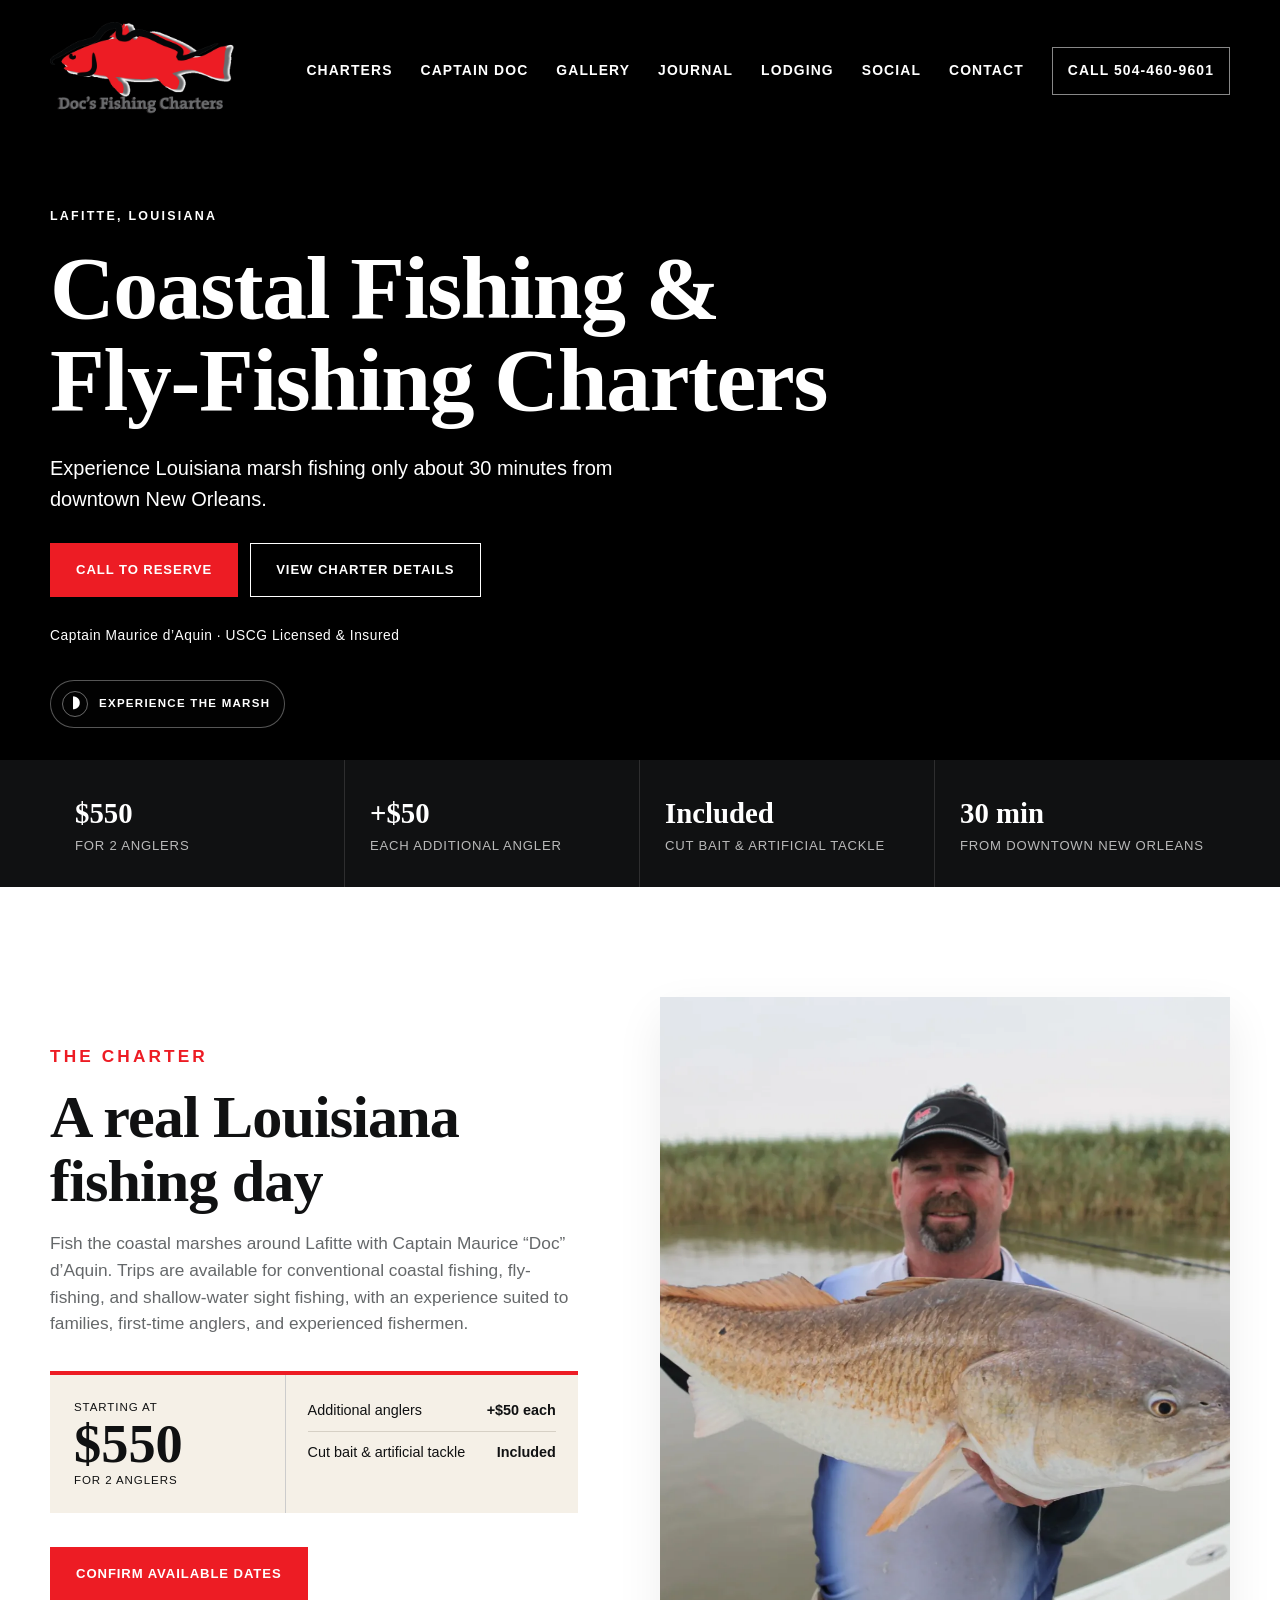
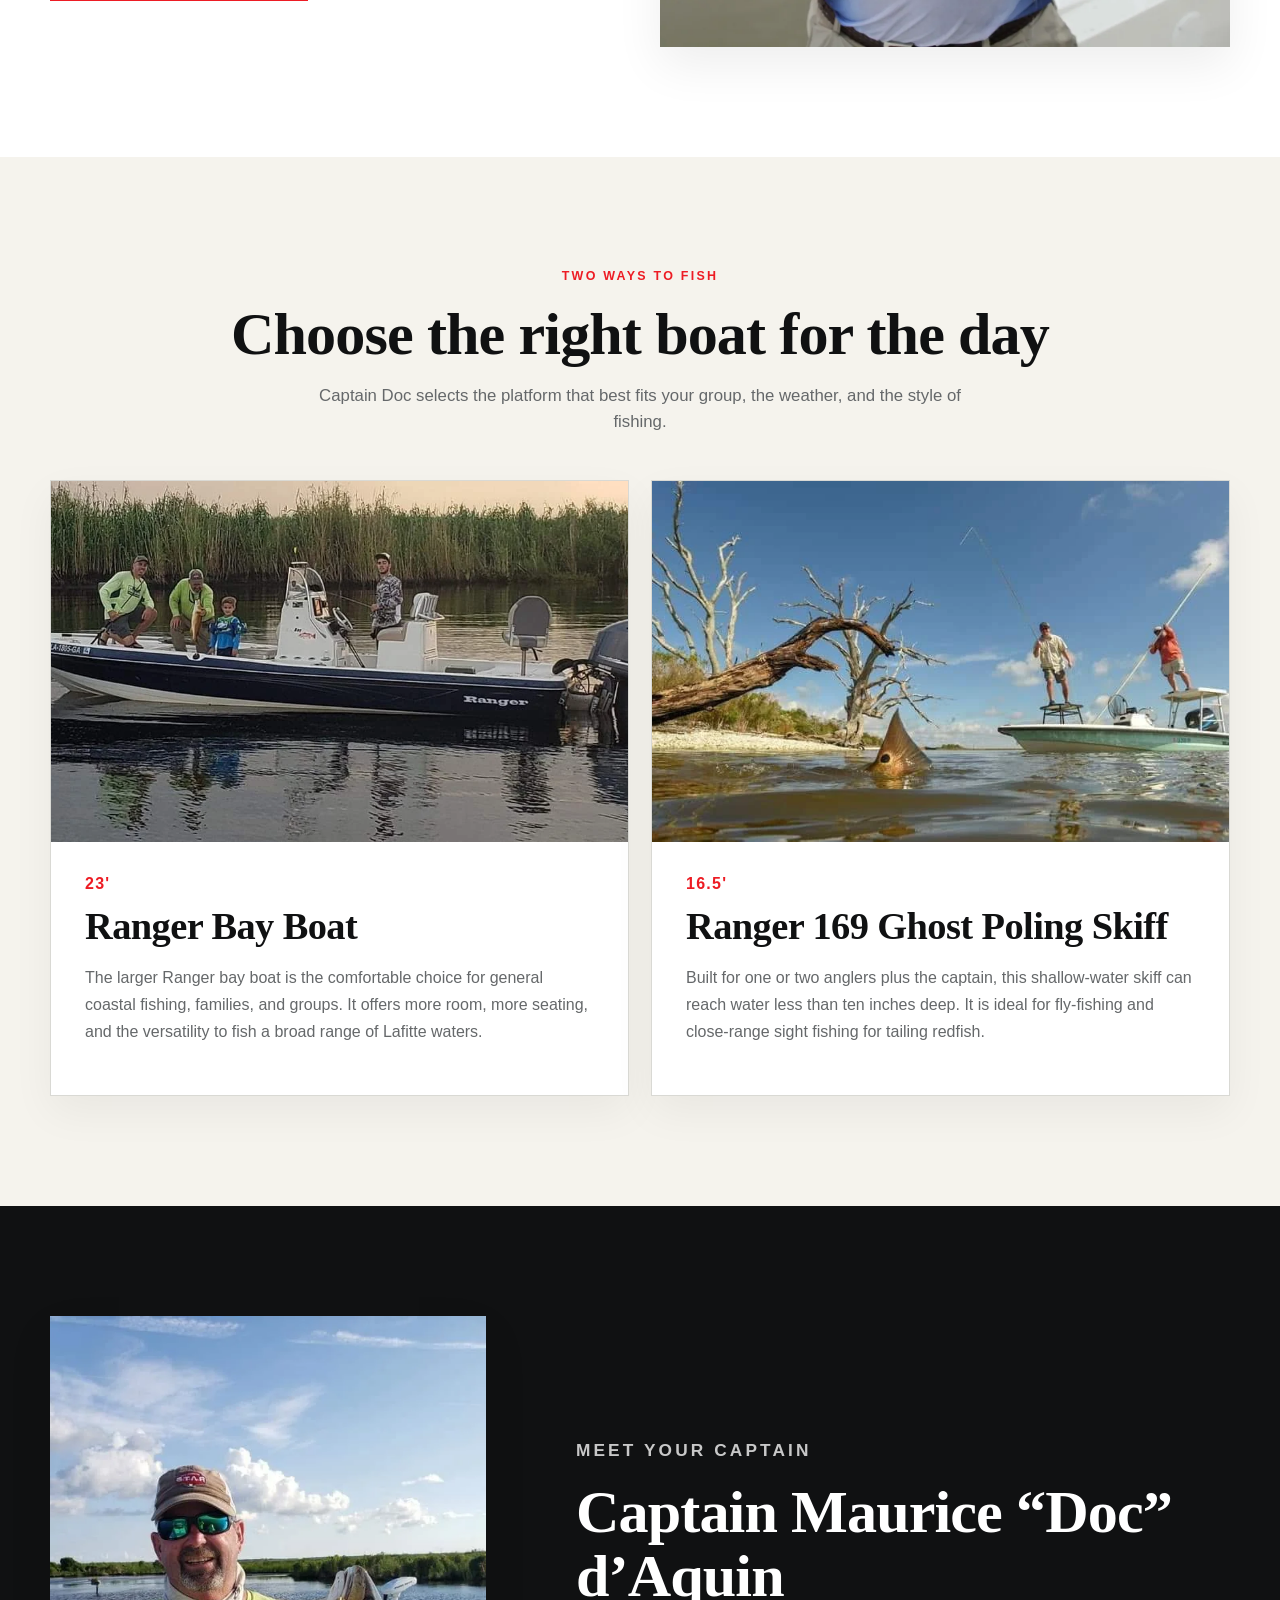
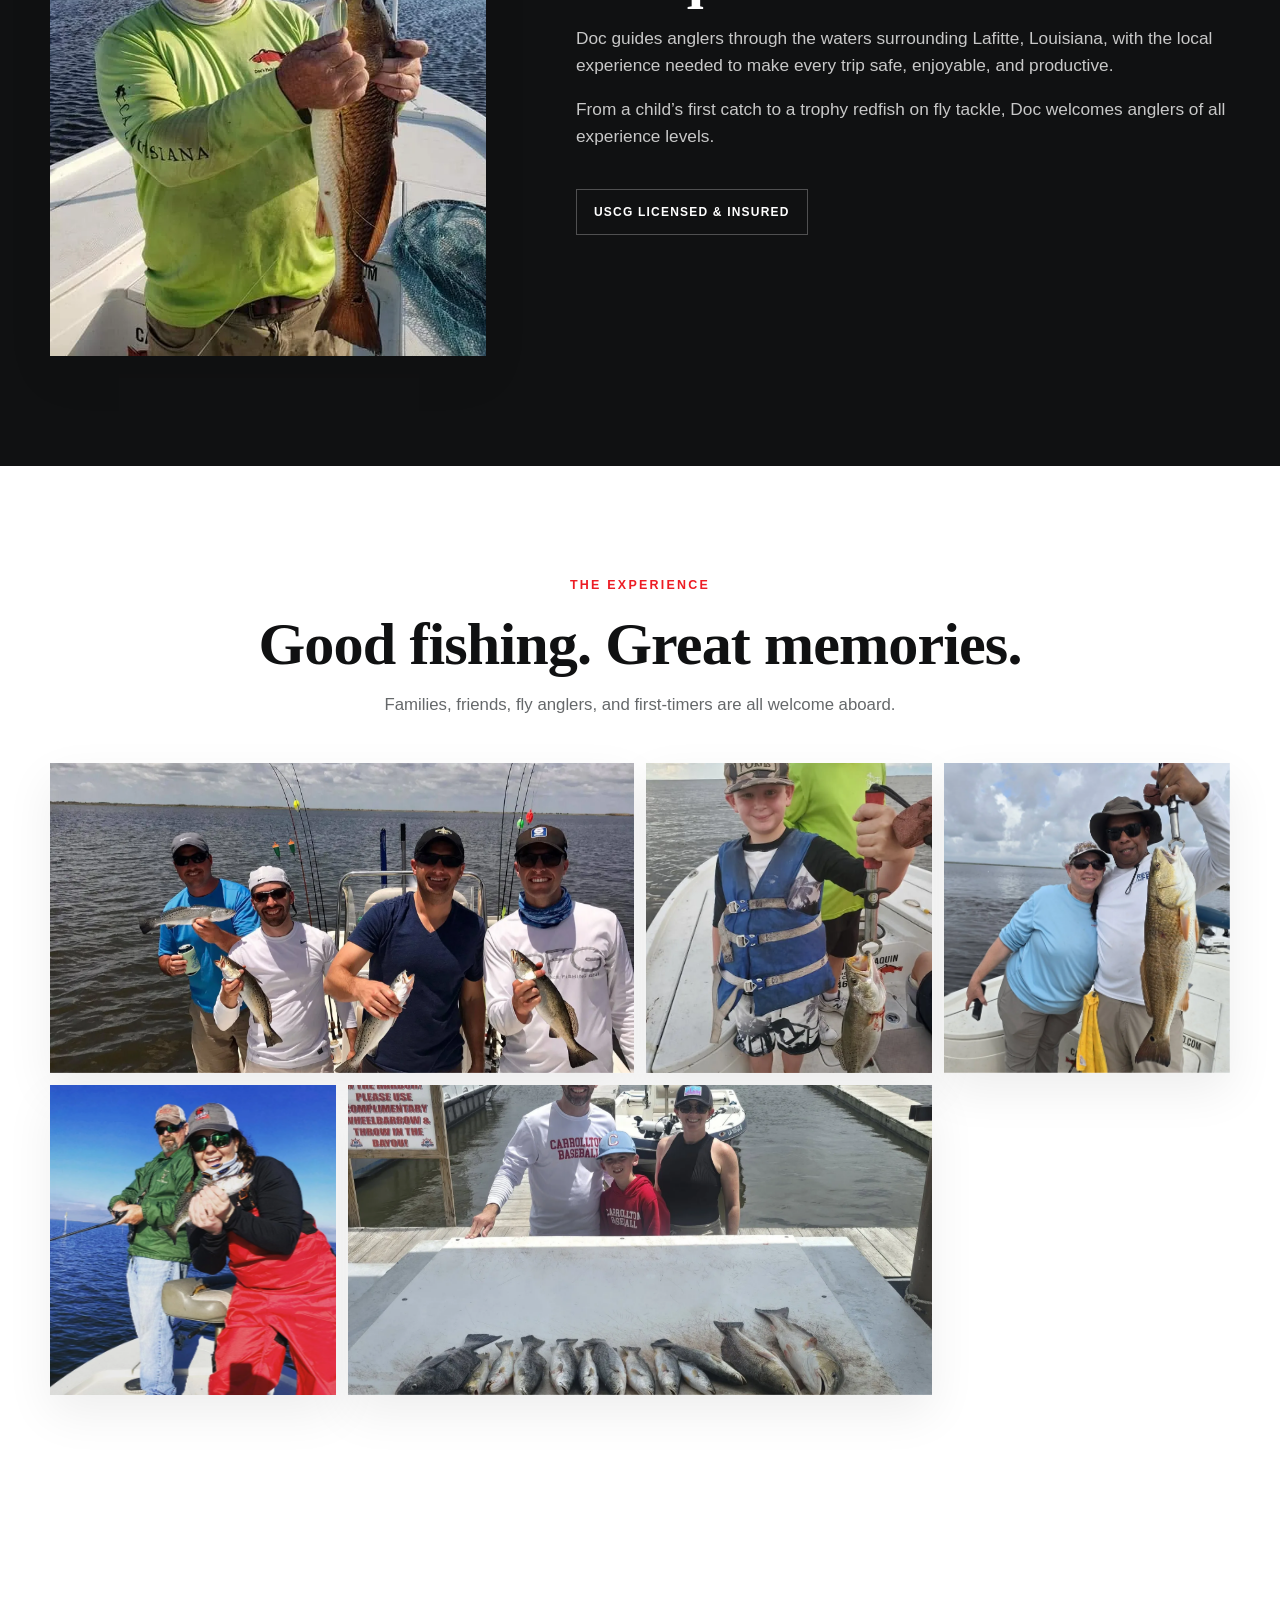
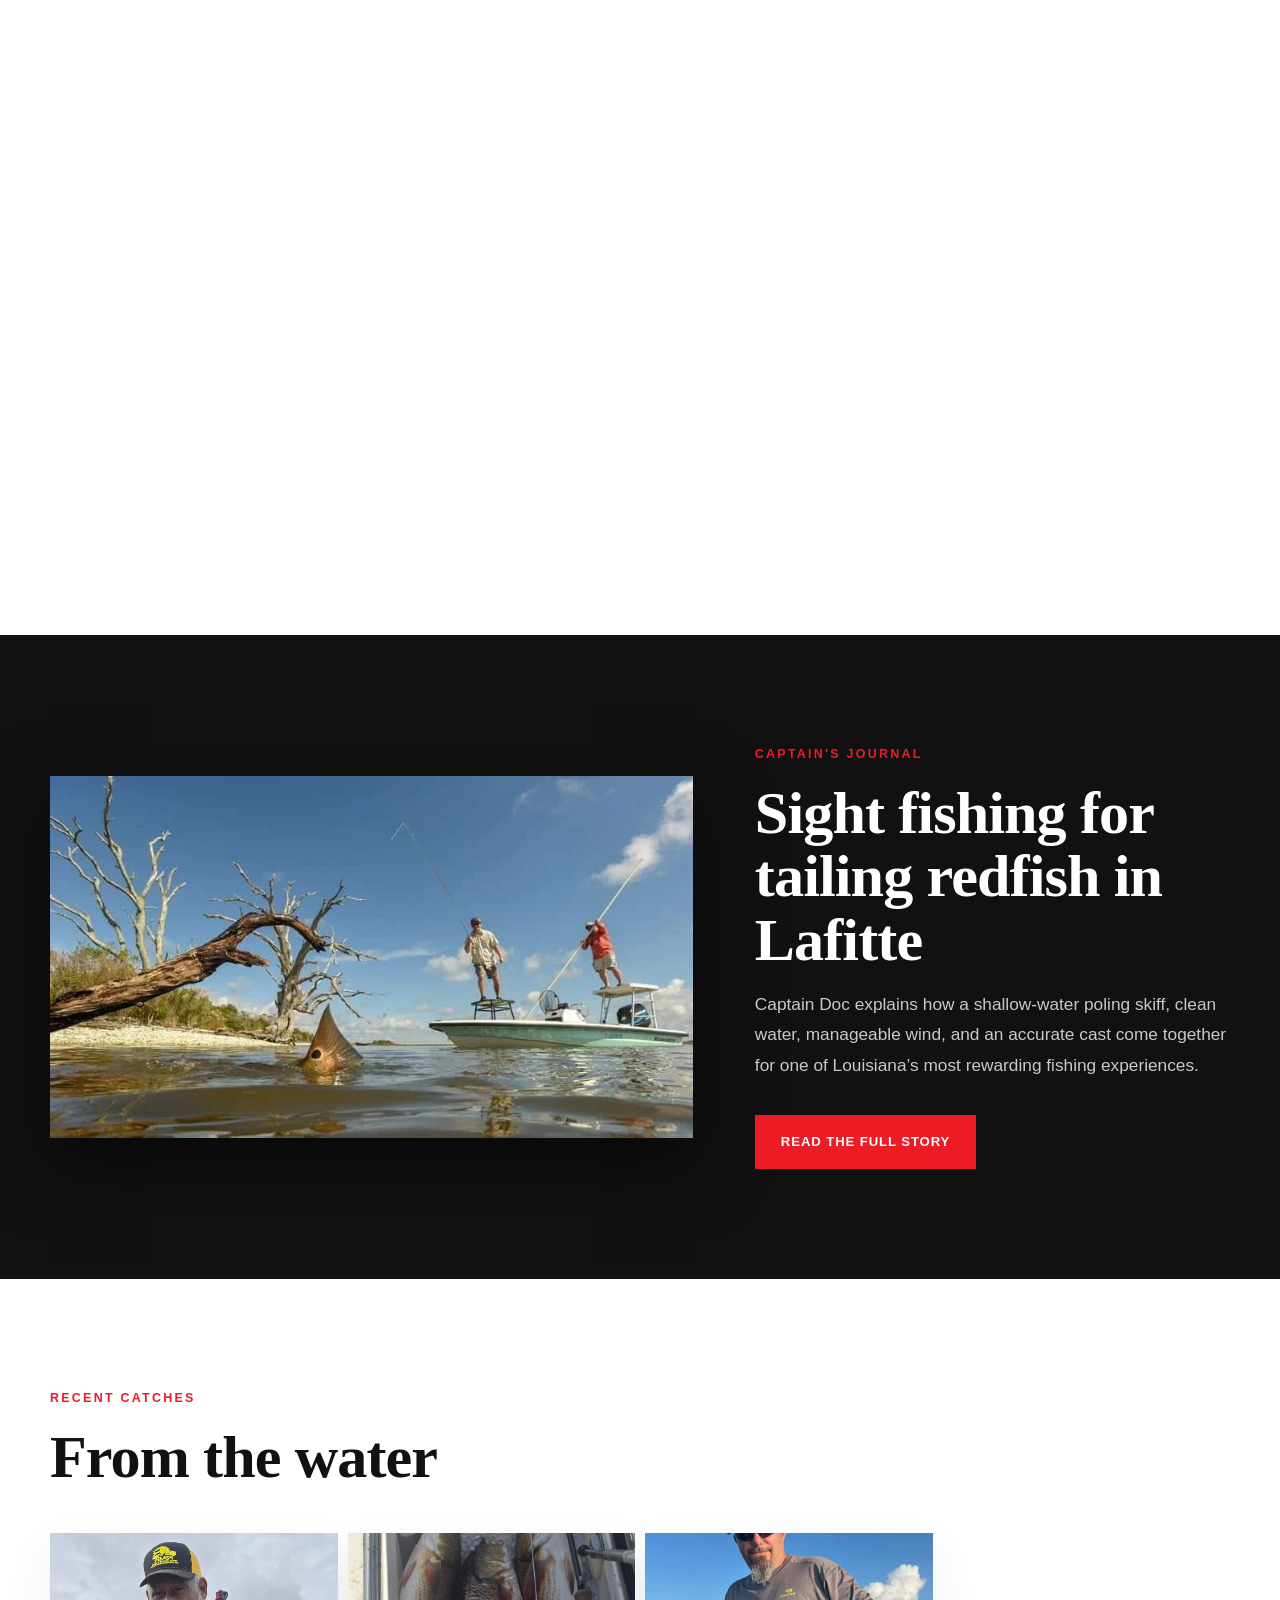
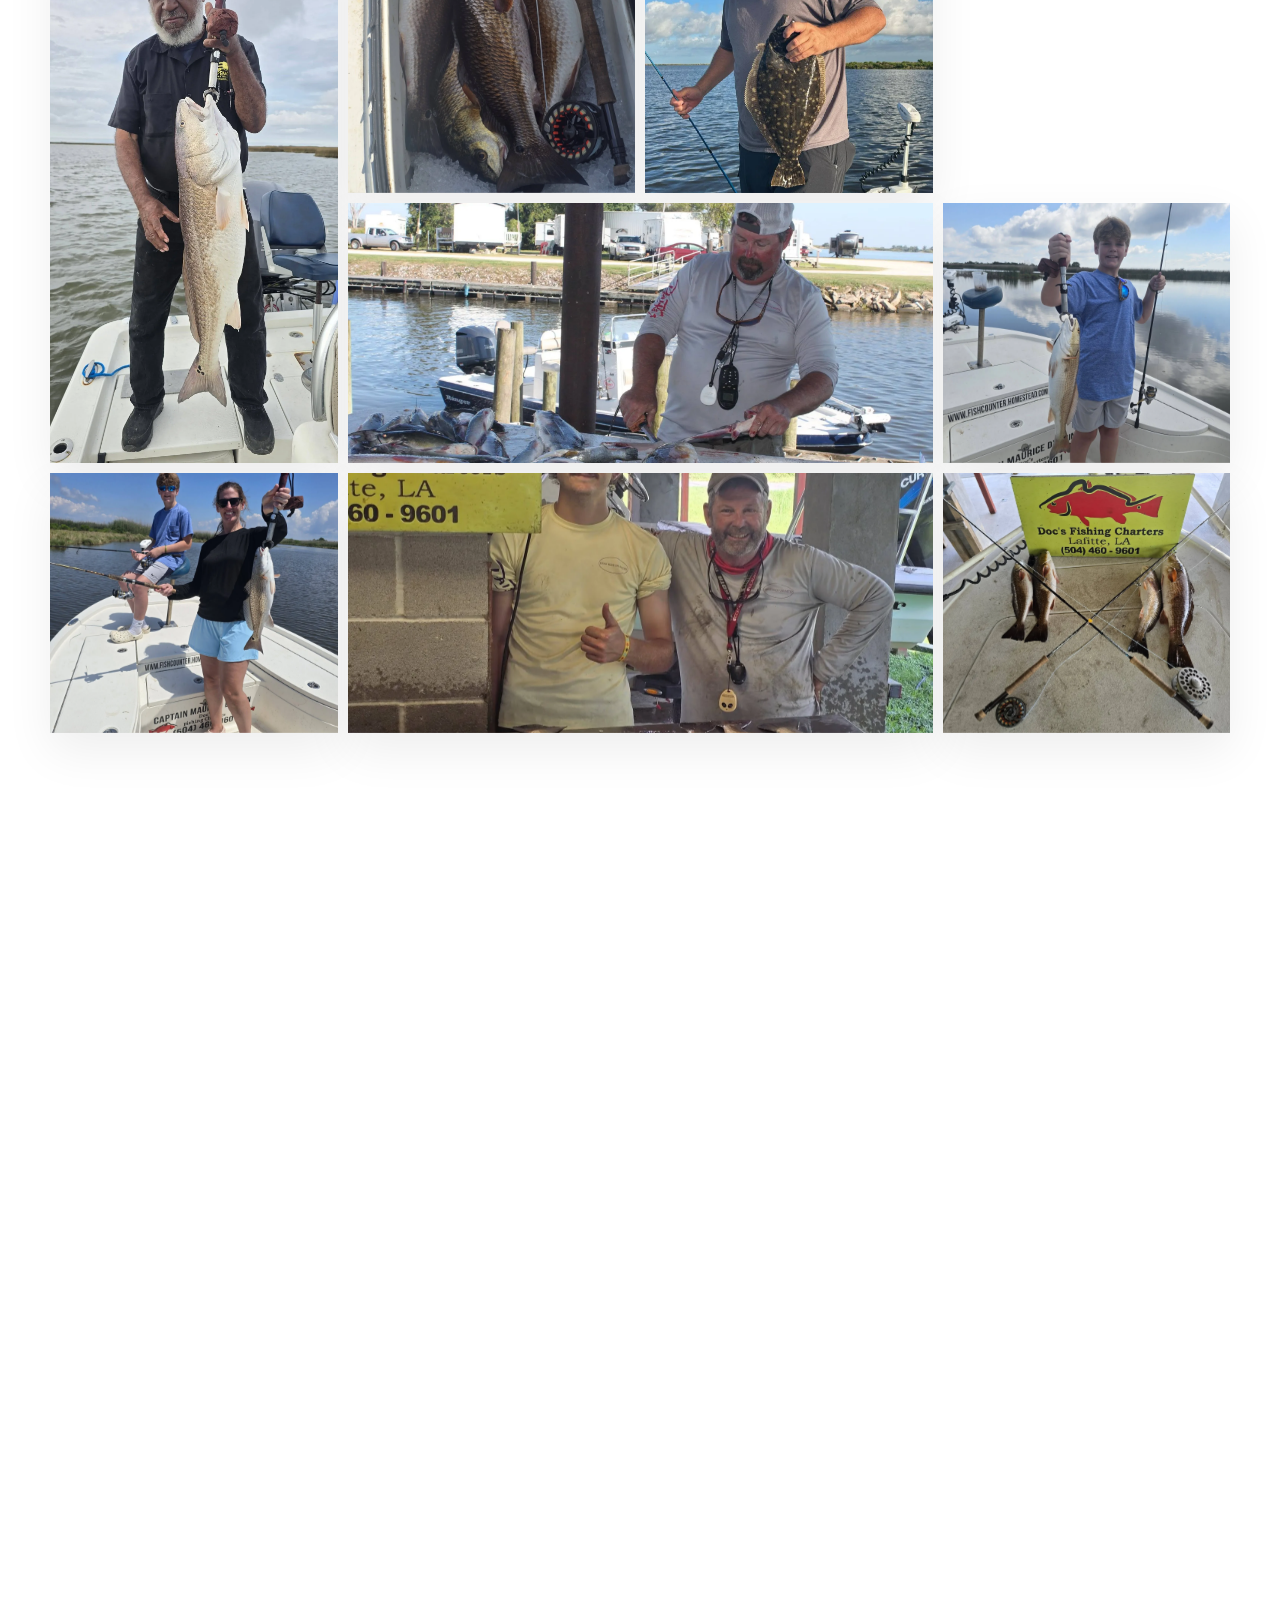
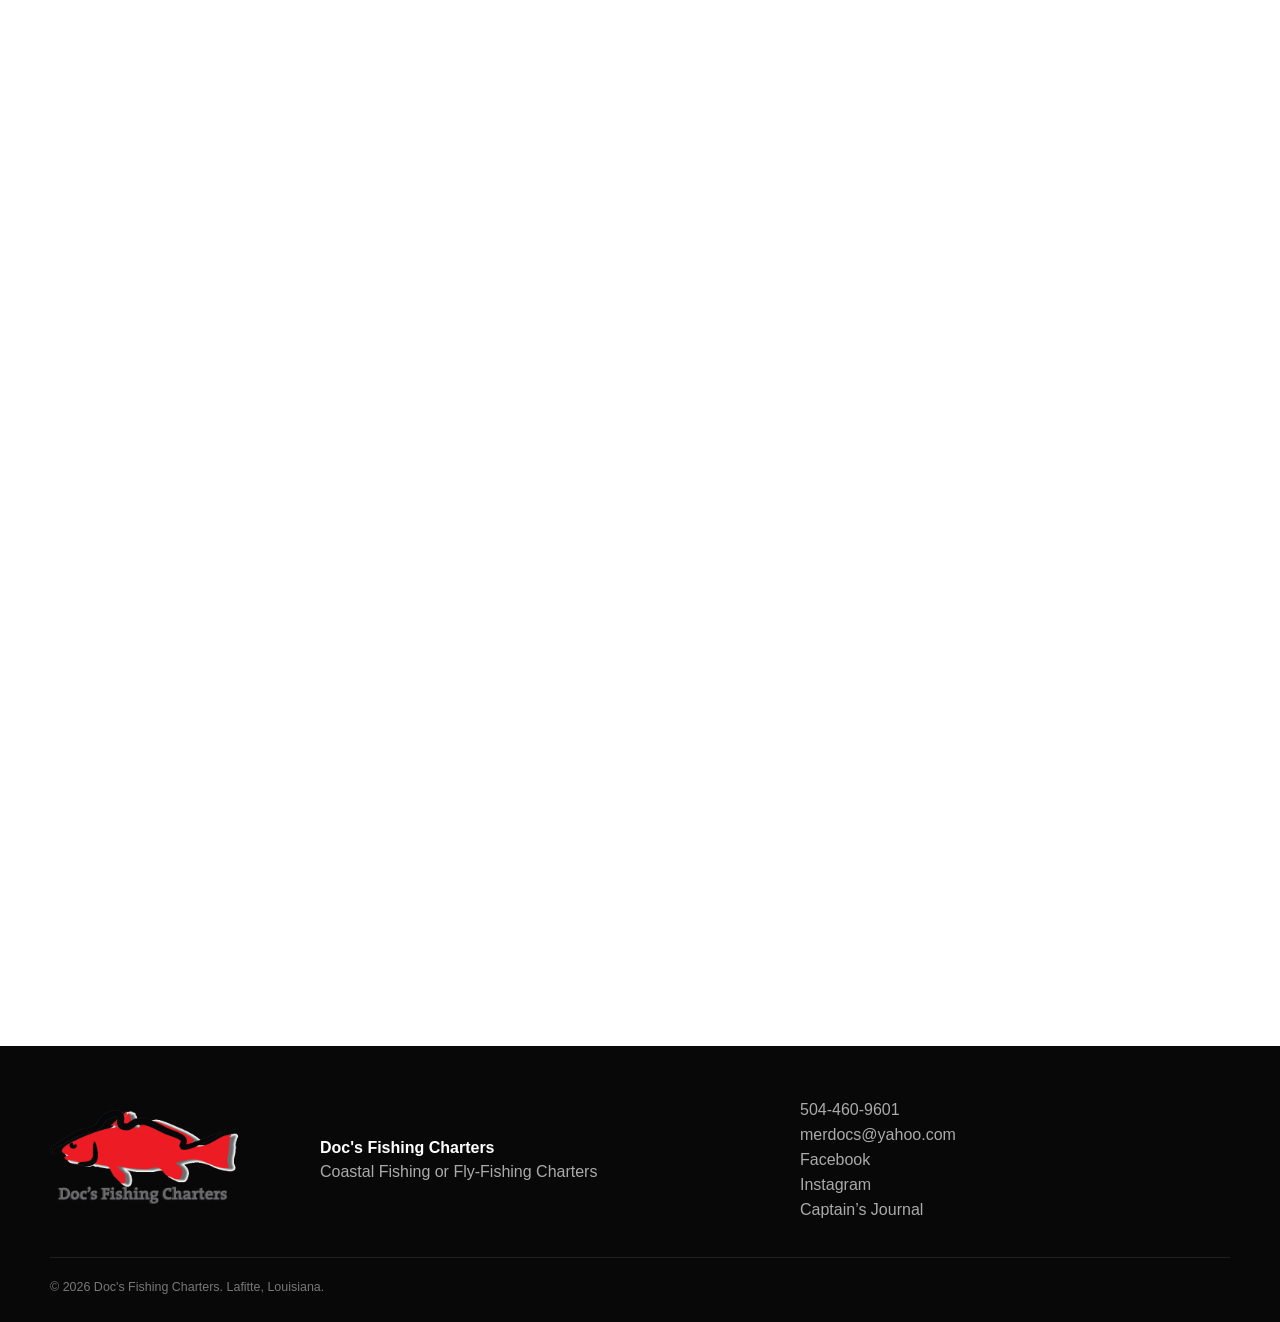
==== commit 71751196: "Add files via upload" ====
--- a/index.html
+++ b/index.html
@@ -127,14 +127,24 @@
         </div>
         <div class="boat-cards">
           <article class="boat-card">
-            <span class="boat-length">23'</span>
-            <h3>Ranger Bay Boat</h3>
-            <p>The larger Ranger bay boat is the comfortable choice for general coastal fishing, families, and groups. It offers more room, more seating, and the versatility to fish a broad range of Lafitte waters.</p>
+            <figure class="boat-card-image">
+              <img src="assets/images/ranger-bay-boat.webp" alt="Captain Doc's 23-foot Ranger bay boat on the water" loading="lazy">
+            </figure>
+            <div class="boat-card-content">
+              <span class="boat-length">23'</span>
+              <h3>Ranger Bay Boat</h3>
+              <p>The larger Ranger bay boat is the comfortable choice for general coastal fishing, families, and groups. It offers more room, more seating, and the versatility to fish a broad range of Lafitte waters.</p>
+            </div>
           </article>
           <article class="boat-card">
-            <span class="boat-length">16.5'</span>
-            <h3>Ranger 169 Ghost Poling Skiff</h3>
-            <p>Built for one or two anglers plus the captain, this shallow-water skiff can reach water less than ten inches deep. It is ideal for fly-fishing and close-range sight fishing for tailing redfish.</p>
+            <figure class="boat-card-image">
+              <img src="assets/images/ranger-169-ghost-tailing-redfish.webp" alt="Tailing redfish with Captain Doc's Ranger 169 Ghost poling skiff in the background" loading="lazy">
+            </figure>
+            <div class="boat-card-content">
+              <span class="boat-length">16.5'</span>
+              <h3>Ranger 169 Ghost Poling Skiff</h3>
+              <p>Built for one or two anglers plus the captain, this shallow-water skiff can reach water less than ten inches deep. It is ideal for fly-fishing and close-range sight fishing for tailing redfish.</p>
+            </div>
           </article>
         </div>
       </div>
--- a/styles.css
+++ b/styles.css
@@ -150,3 +150,56 @@
   .article-hero{padding-top:55px}
   .article-body{padding:48px 0 75px}
 }
+
+
+/* Typography refinement */
+h1,h2,.boat-card h3,.article-hero h1,.article-body h2,.article-body h3,.big-phone,.lodging-details strong{
+  letter-spacing:-0.015em;
+  font-kerning:normal;
+  text-rendering:optimizeLegibility;
+}
+h1{line-height:1.02}
+h2{line-height:1.06}
+.boat-card h3{line-height:1.08}
+.article-hero h1{line-height:1.02}
+.article-body h2{line-height:1.12}
+.article-body h3{line-height:1.16}
+
+/* Boat cards with photography */
+.boat-card{
+  padding:0;
+  overflow:hidden;
+  display:flex;
+  flex-direction:column;
+  min-height:100%;
+}
+.boat-card-image{
+  margin:0;
+  overflow:hidden;
+  background:#d8d5ce;
+  aspect-ratio:16/10;
+}
+.boat-card-image img{
+  width:100%;
+  height:100%;
+  object-fit:cover;
+  object-position:center;
+  transition:transform .75s cubic-bezier(.2,.7,.2,1),filter .35s ease;
+}
+.boat-card:hover .boat-card-image img{
+  transform:scale(1.045);
+  filter:contrast(1.03) saturate(1.03);
+}
+.boat-card-content{
+  padding:30px 34px 34px;
+  flex:1;
+}
+.boat-card-content .boat-length{margin-bottom:2px}
+.boat-card-content h3{margin:8px 0 14px}
+
+@media(max-width:560px){
+  h1{line-height:1.04;letter-spacing:-.012em}
+  h2{line-height:1.08;letter-spacing:-.01em}
+  .article-hero h1{line-height:1.04;letter-spacing:-.012em}
+  .boat-card-content{padding:24px}
+}
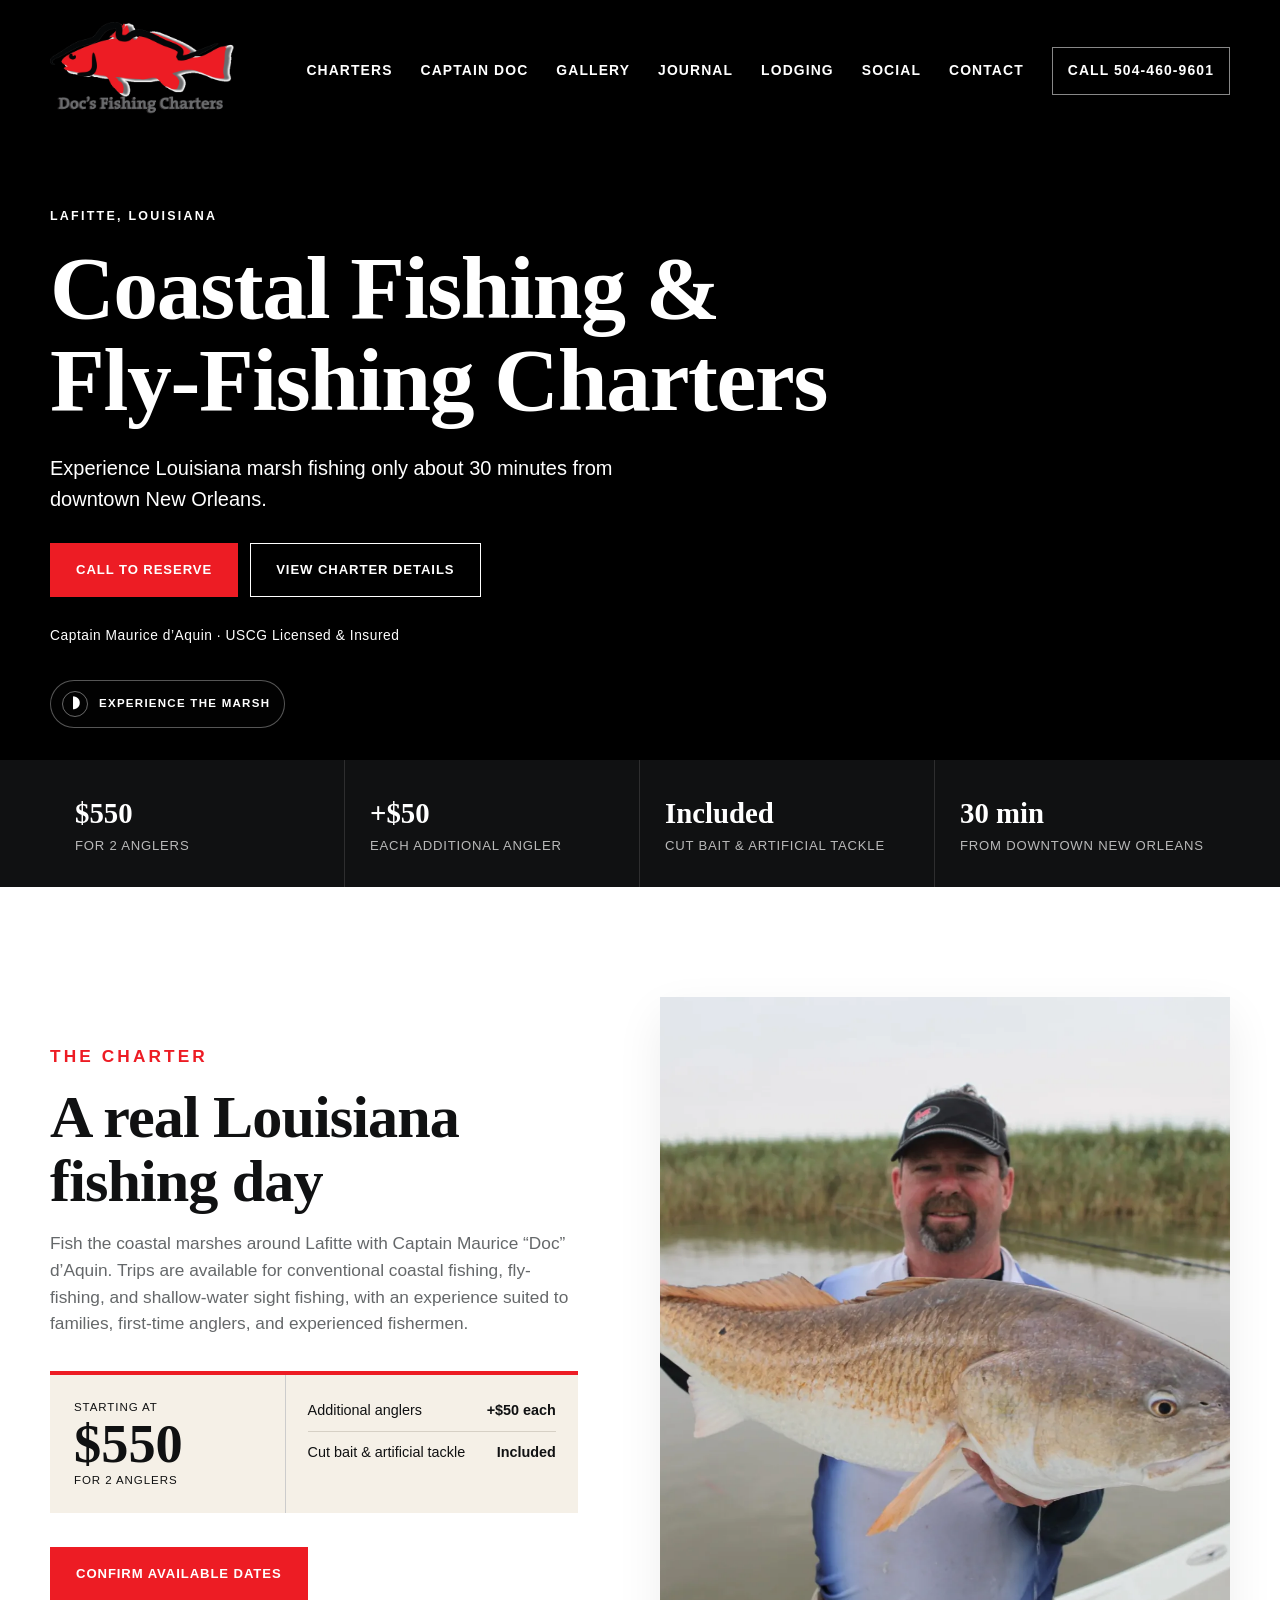
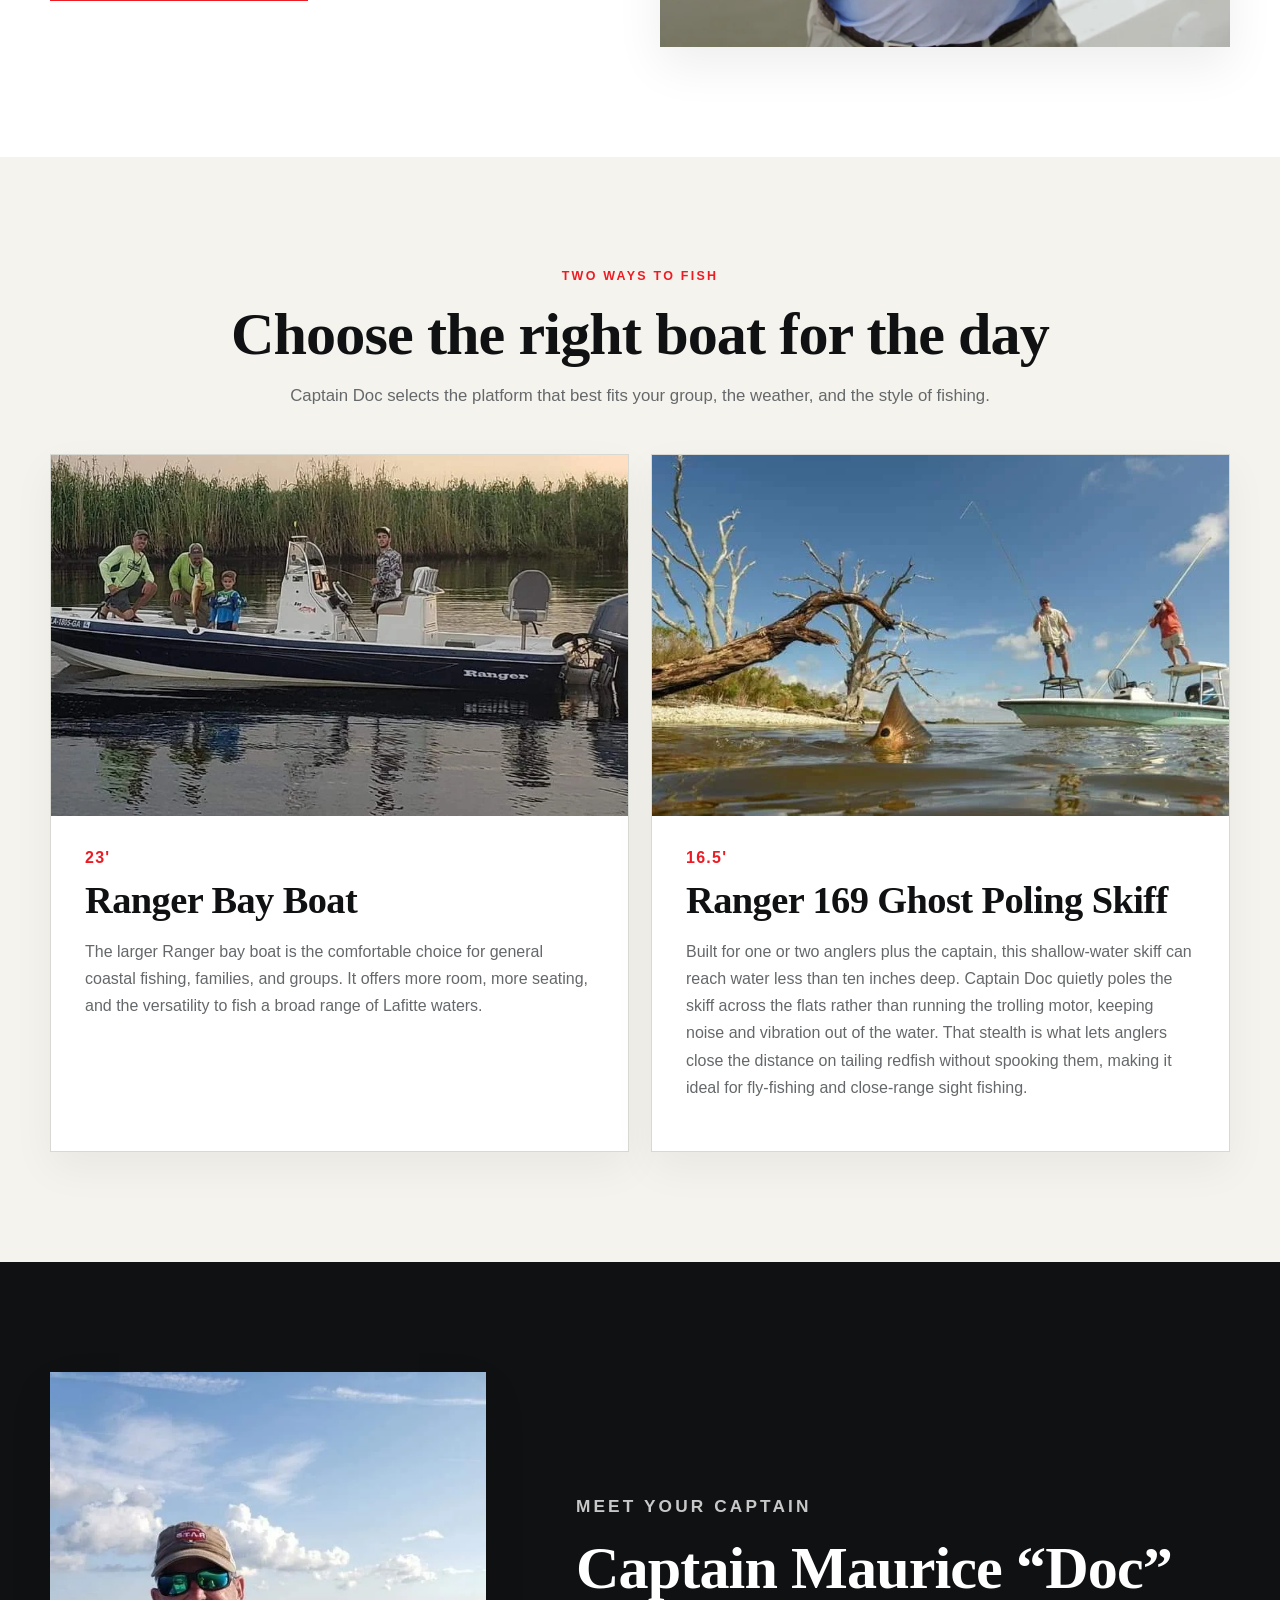
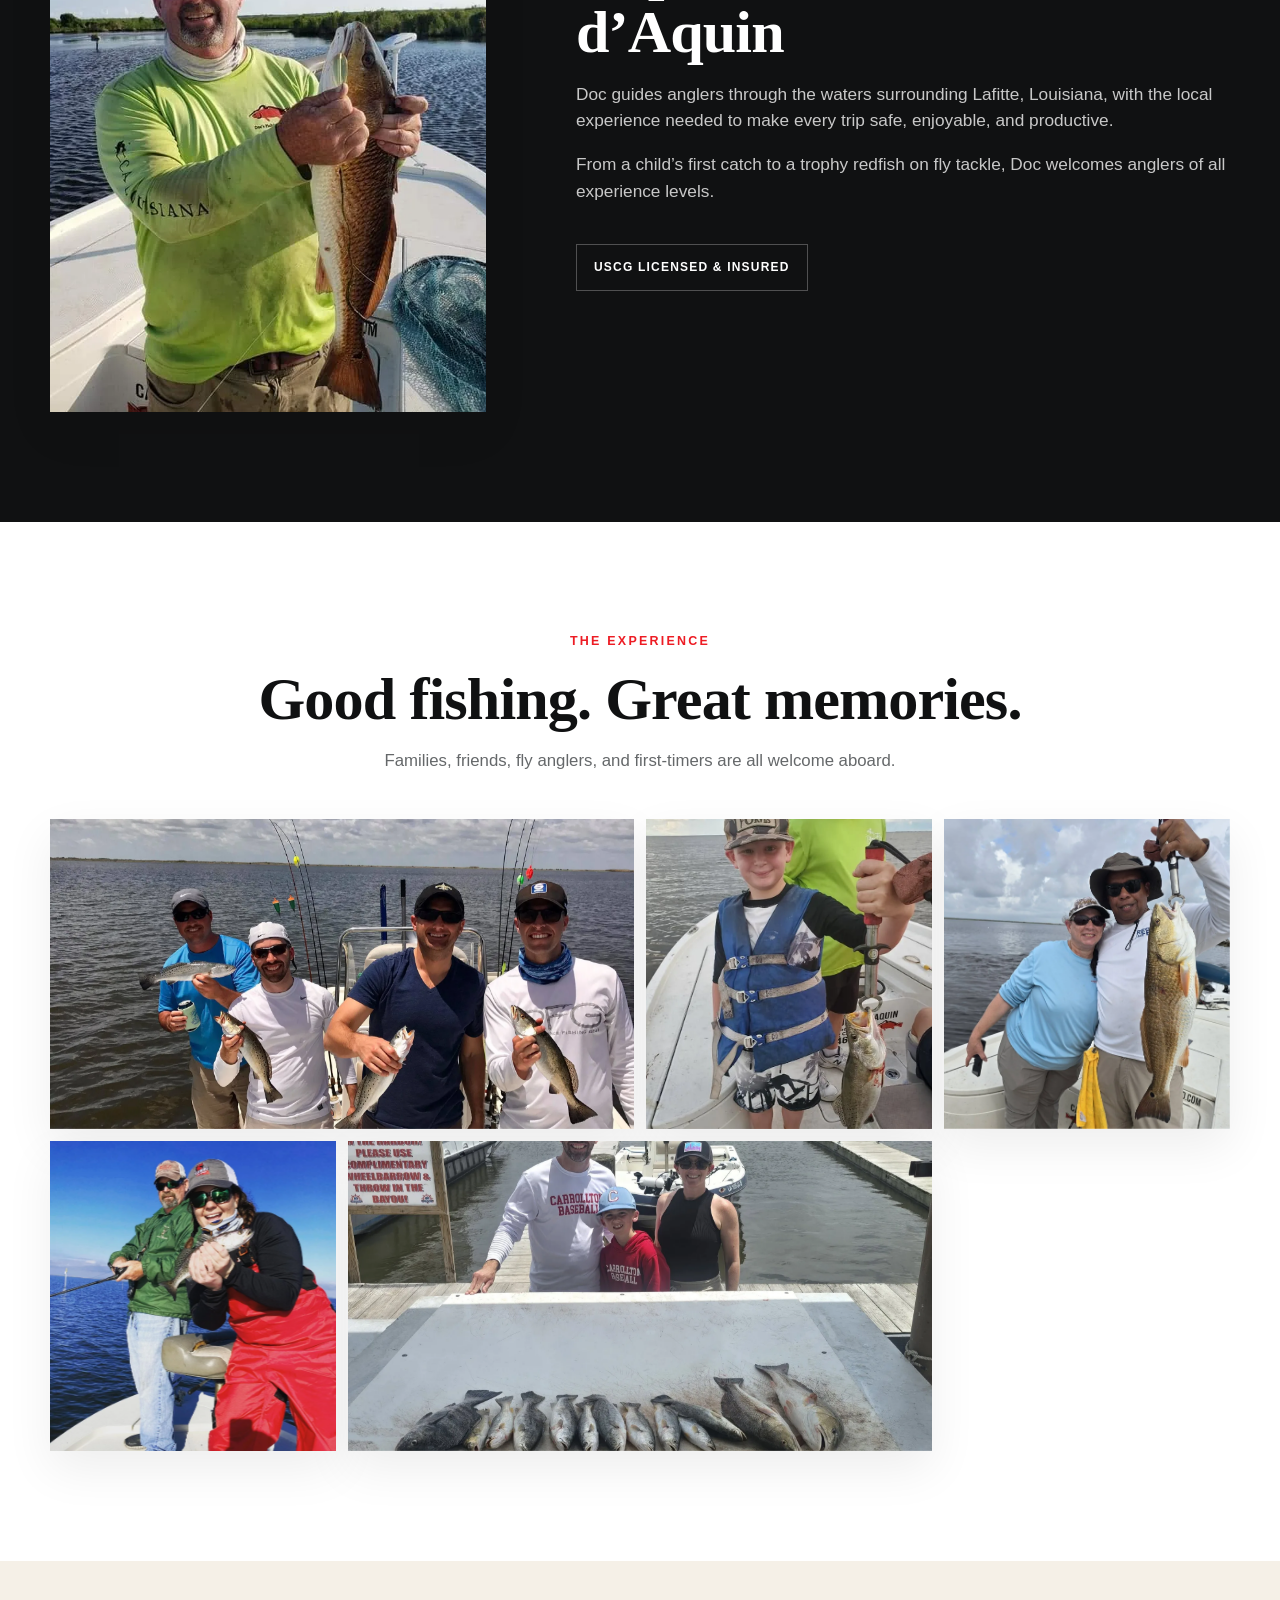
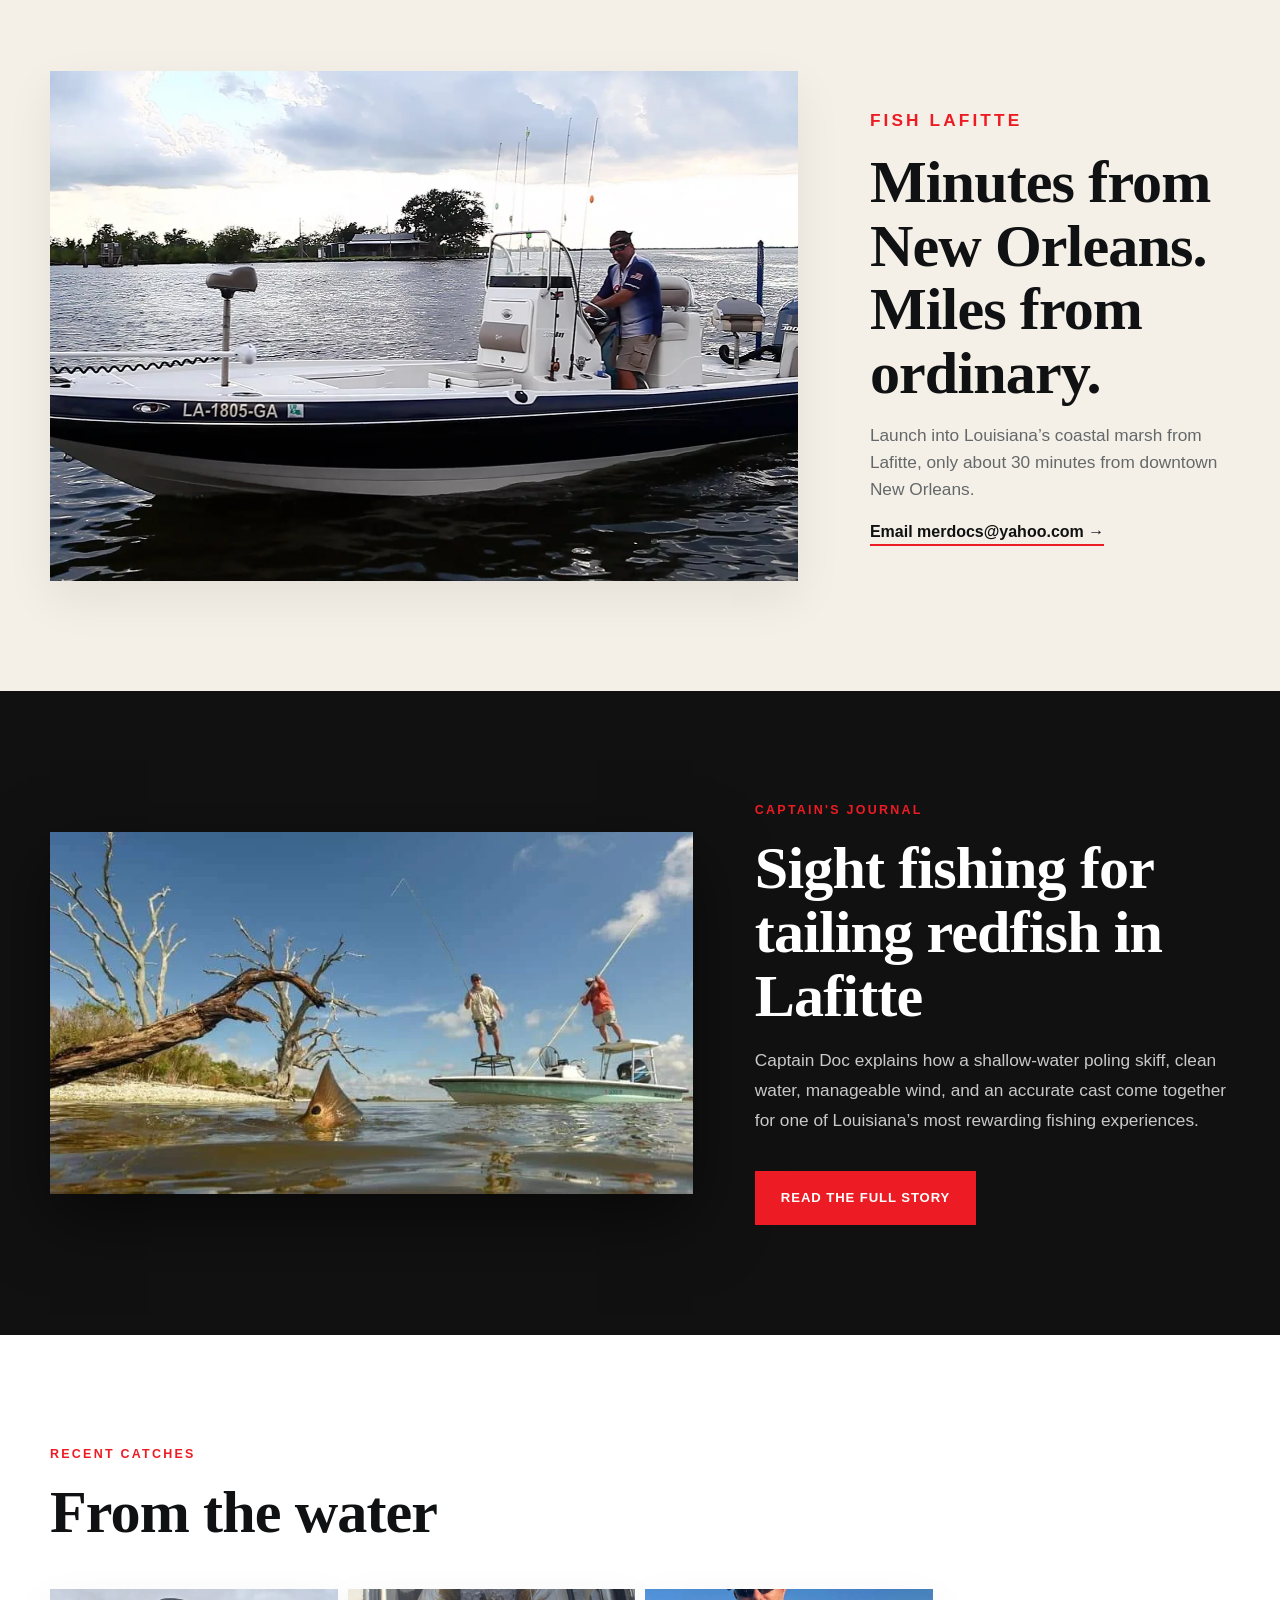
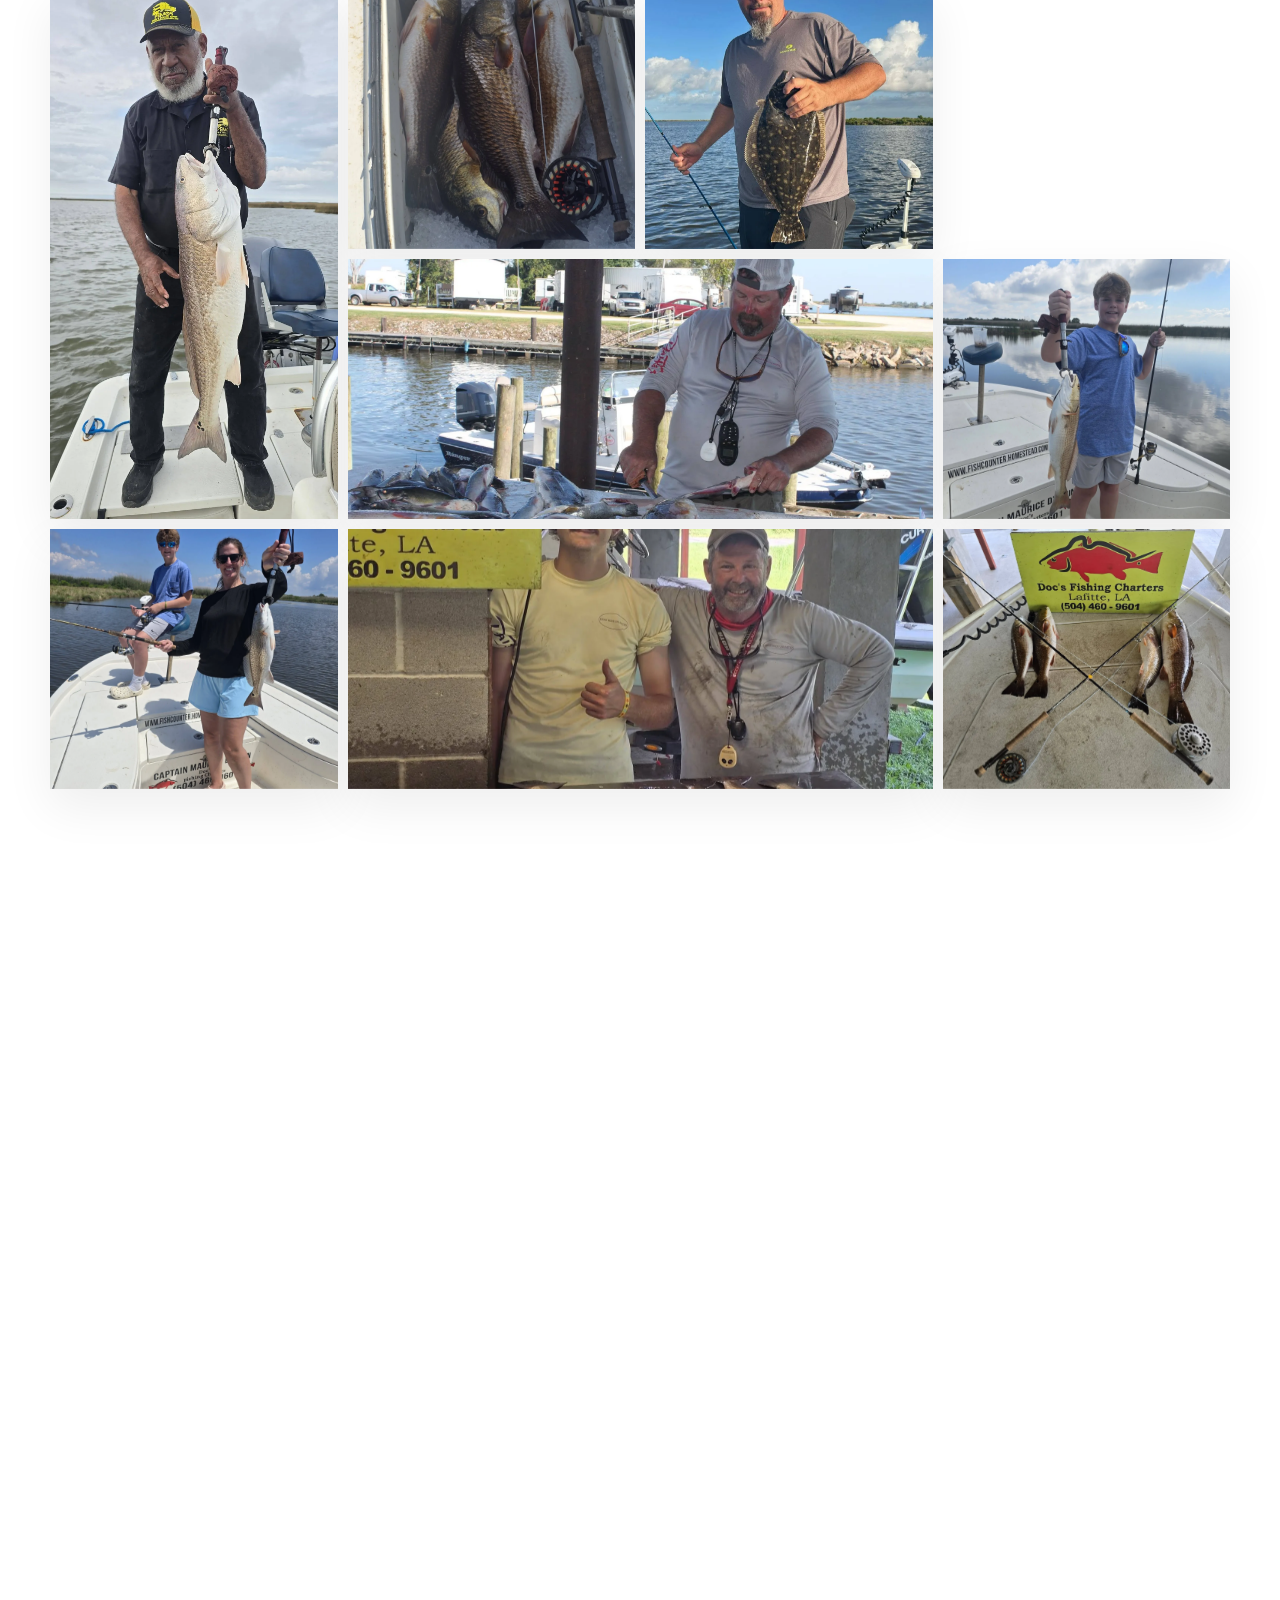
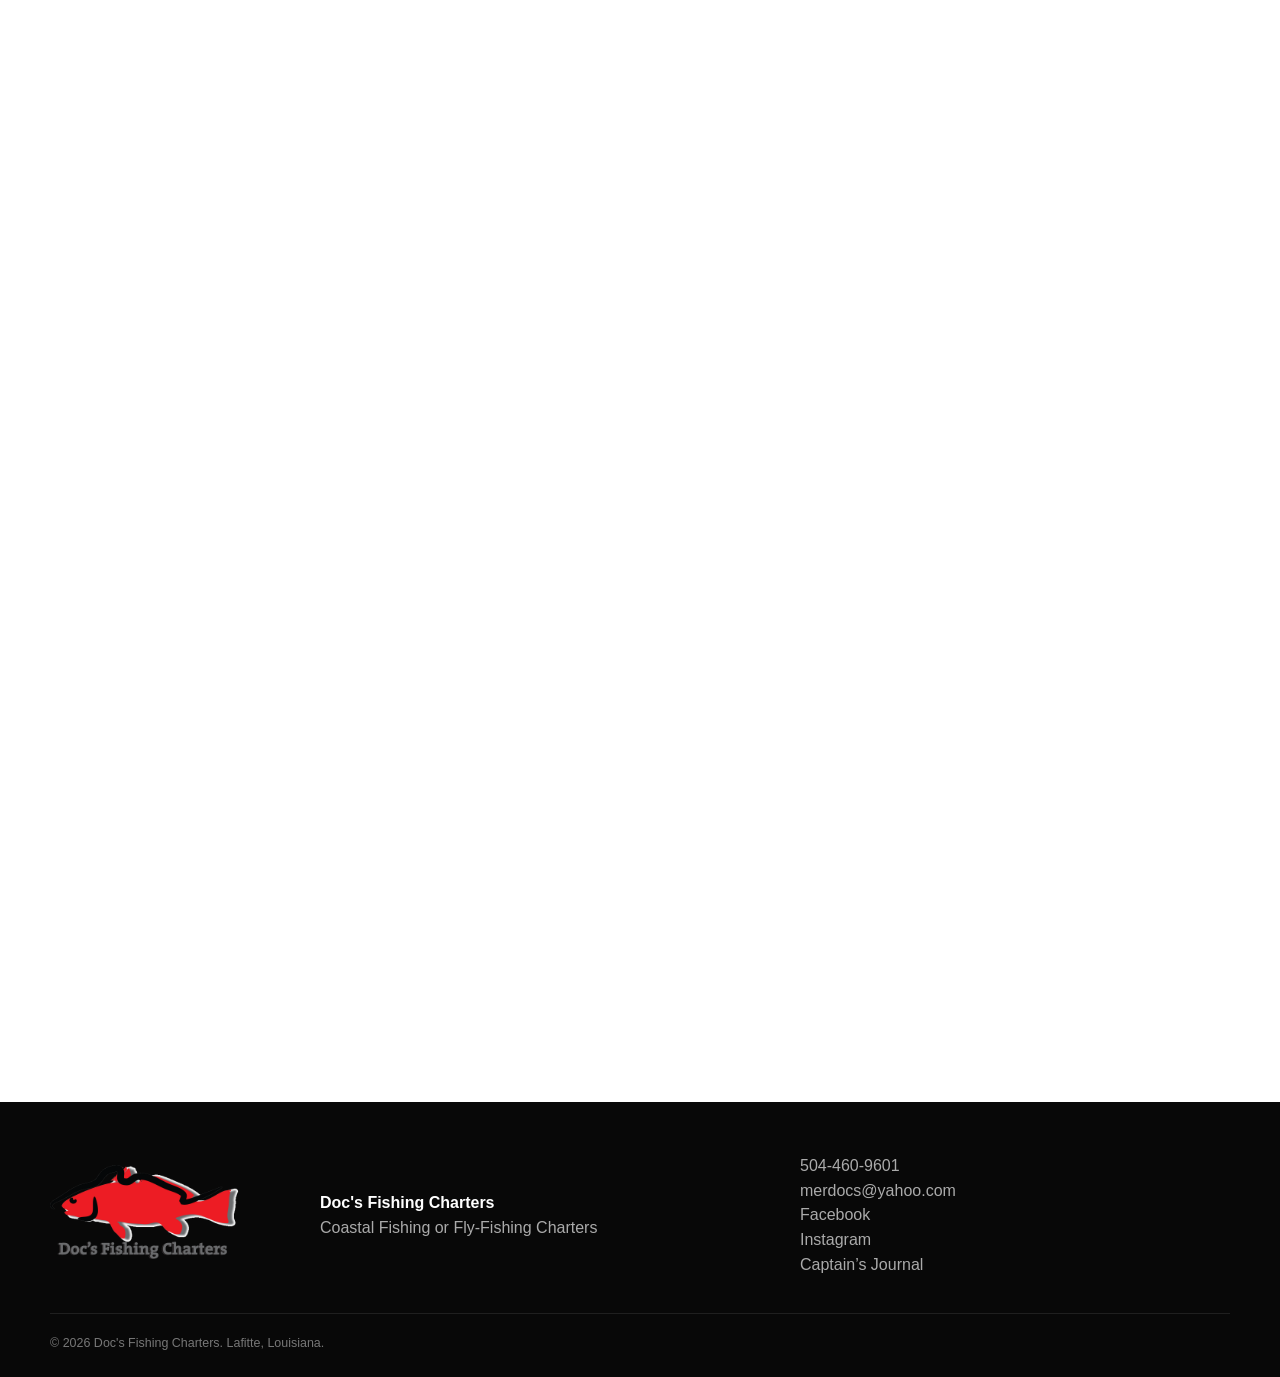
==== commit 7009f0da: "Add files via upload" ====
--- a/index.html
+++ b/index.html
@@ -143,7 +143,7 @@
             <div class="boat-card-content">
               <span class="boat-length">16.5'</span>
               <h3>Ranger 169 Ghost Poling Skiff</h3>
-              <p>Built for one or two anglers plus the captain, this shallow-water skiff can reach water less than ten inches deep. It is ideal for fly-fishing and close-range sight fishing for tailing redfish.</p>
+              <p>Built for one or two anglers plus the captain, this shallow-water skiff can reach water less than ten inches deep. Captain Doc quietly poles the skiff across the flats rather than running the trolling motor, keeping noise and vibration out of the water. That stealth is what lets anglers close the distance on tailing redfish without spooking them, making it ideal for fly-fishing and close-range sight fishing.</p>
             </div>
           </article>
         </div>
@@ -236,12 +236,12 @@
           <p class="eyebrow red">Stay Near the Boat</p>
           <h2>Waterfront lodging in Lafitte</h2>
           <p>Nearby lodging is available at Jean Lafitte Harbor, the meeting point for many Doc’s Fishing Charters trips. Options may be available for groups of up to four guests.</p>
-          <p>Ask Captain Doc about lodging when you call to confirm your fishing dates. He can help you coordinate the fishing schedule and point you toward the appropriate lodging contact without sending you through another charter company.</p>
+          <p>Ask Captain Doc about lodging when you call to confirm your fishing dates. He'll be happy to help coordinate your fishing schedule and point you toward nearby lodging options that fit your trip.</p>
         </div>
         <div class="lodging-details">
           <strong>Meet at daybreak</strong>
           <span>Typical run to the fishing grounds: 15–30 minutes</span>
-          <span>Most trips return late morning, followed by fish cleaning</span>
+          <span>Most trips return in the afternoon, followed by fish cleaning.</span>
           <a class="button primary" href="tel:+15044609601">Ask About Lodging</a>
         </div>
       </div>
--- a/styles.css
+++ b/styles.css
@@ -93,6 +93,9 @@
 
 /* Content expansion: boat options, journal article feature, and lodging */
 .boat-options-section{background:#f5f3ed}
+.boat-options-section .section-heading h2{white-space:nowrap}
+.boat-options-section .section-heading.center p{max-width:720px}
+@media(max-width:900px){.boat-options-section .section-heading h2{white-space:normal}}
 .boat-cards{display:grid;grid-template-columns:1fr 1fr;gap:22px;margin-top:44px}
 .boat-card{position:relative;background:#fff;border:1px solid var(--line);padding:38px;min-height:280px;box-shadow:0 16px 40px #0000000d}
 .boat-card h3{font-family:Georgia,serif;font-size:clamp(1.7rem,3vw,2.4rem);margin:10px 0 14px}
